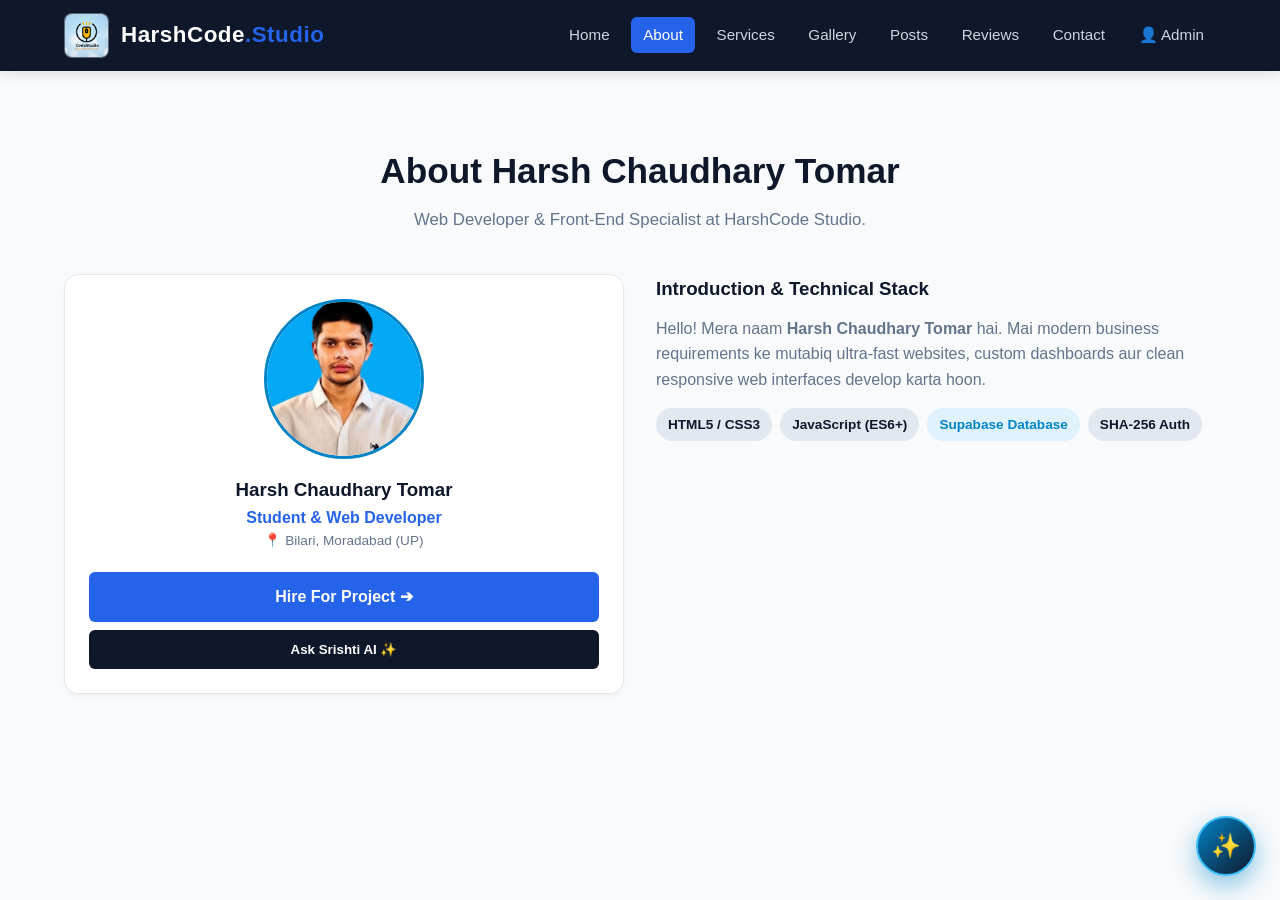
==== about.html @ 8654b41a "Update about.html" ====
<!DOCTYPE html>
<html lang="hi">
<head>
    <meta charset="UTF-8">
    <meta name="viewport" content="width=device-width, initial-scale=1.0">
    <title>About Me | Harsh Chaudhary Tomar | HarshCode Studio</title>
    <link rel="stylesheet" href="style.css">
    <style>
        /* Scoped Srishti Assistant Styling */
        #srishti-chatbot-widget {
            position: fixed !important;
            bottom: 24px !important;
            right: 24px !important;
            z-index: 999999 !important;
            font-family: -apple-system, BlinkMacSystemFont, "Segoe UI", Roboto, sans-serif !important;
        }

        #srishti-chat-toggle {
            width: 60px;
            height: 60px;
            border-radius: 50%;
            background: linear-gradient(135deg, #0284c7, #0f172a);
            color: #ffffff;
            border: 2px solid #38bdf8;
            cursor: pointer;
            box-shadow: 0 10px 25px rgba(2, 132, 199, 0.45);
            font-size: 24px;
            display: flex;
            align-items: center;
            justify-content: center;
            transition: transform 0.25s ease;
        }

        #srishti-chat-toggle:hover {
            transform: scale(1.08);
        }

        #srishti-chat-window {
            display: none;
            position: fixed !important;
            bottom: 96px !important;
            right: 24px !important;
            width: 360px;
            max-width: calc(100vw - 36px);
            height: 500px;
            max-height: 80vh;
            background: #ffffff;
            border-radius: 16px;
            border: 1px solid #e2e8f0;
            box-shadow: 0 20px 40px rgba(15, 23, 42, 0.22);
            flex-direction: column;
            overflow: hidden;
            z-index: 999999 !important;
        }

        .srishti-chat-header {
            background: #0f172a;
            color: #ffffff;
            padding: 14px 16px;
            display: flex;
            align-items: center;
            gap: 12px;
            border-bottom: 2px solid #0284c7;
        }

        .srishti-avatar {
            width: 38px;
            height: 38px;
            border-radius: 50%;
            background: #1e293b;
            display: flex;
            align-items: center;
            justify-content: center;
            font-size: 20px;
            border: 1.5px solid #38bdf8;
        }

        .srishti-chat-body {
            flex: 1;
            padding: 14px;
            overflow-y: auto;
            background: #f8fafc;
            display: flex;
            flex-direction: column;
            gap: 10px;
        }

        .srishti-msg {
            max-width: 85%;
            padding: 10px 14px;
            font-size: 0.88rem;
            line-height: 1.5;
            border-radius: 12px;
            word-wrap: break-word;
        }

        .bot-msg {
            background: #ffffff;
            color: #0f172a;
            align-self: flex-start;
            border: 1px solid #e2e8f0;
        }

        .user-msg {
            background: #0284c7;
            color: #ffffff;
            align-self: flex-end;
        }

        .srishti-quick-chips {
            display: flex;
            flex-wrap: wrap;
            gap: 6px;
            margin-top: 6px;
        }

        .srishti-quick-chips button {
            background: #e0f2fe;
            color: #0369a1;
            border: 1px solid #bae6fd;
            padding: 6px 12px;
            border-radius: 20px;
            font-size: 0.78rem;
            font-weight: 600;
            cursor: pointer;
        }

        .srishti-chat-footer {
            display: flex;
            padding: 10px;
            background: #ffffff;
            border-top: 1px solid #e2e8f0;
            gap: 8px;
        }

        #srishtiInput {
            flex: 1;
            padding: 9px 14px;
            border: 1px solid #cbd5e1;
            border-radius: 24px;
            font-size: 0.88rem;
            outline: none;
        }

        #srishtiSendBtn {
            width: 38px;
            height: 38px;
            background: #0284c7;
            color: #ffffff;
            border: none;
            border-radius: 50%;
            cursor: pointer;
        }
    </style>
</head>
<body>

    <header>
        <div class="container">
            <nav>
                <a href="index.html" class="logo-container">
                    <img src="images/logo.jpeg" alt="Logo" class="brand-logo" onerror="this.src='images/logo.png'">
                    <span class="brand-name">HarshCode<span>.Studio</span></span>
                </a>

                <ul class="nav-links">
                    <li><a href="index.html">Home</a></li>
                    <li><a href="about.html" class="active">About</a></li>
                    <li><a href="services.html">Services</a></li>
                    <li><a href="gallery.html">Gallery</a></li>
                    <li><a href="feed.html">Posts</a></li>
                    <li><a href="reviews.html">Reviews</a></li>
                    <li><a href="contact.html">Contact</a></li>
                    <li><a href="login.html">👤 Admin</a></li>
                </ul>
            </nav>
        </div>
    </header>

    <main class="section">
        <div class="container">
            <div class="section-header" style="text-align: center; margin-bottom: 2.5rem;">
                <h2 style="font-size: 2.2rem; color: var(--primary);">About Harsh Chaudhary Tomar</h2>
                <p style="color: var(--text-muted);">Web Developer & Front-End Specialist at HarshCode Studio.</p>
            </div>

            <div class="about-grid" style="display: grid; grid-template-columns: repeat(auto-fit, minmax(300px, 1fr)); gap: 2rem; align-items: start;">
                <div class="about-profile-card" style="background: var(--white); border: 1px solid var(--border); border-radius: 14px; padding: 24px; text-align: center;">
                    <div style="width: 160px; height: 160px; margin: 0 auto; border-radius: 50%; overflow: hidden; border: 3px solid #0284c7;">
                        <img src="images/my-profile.jpeg" alt="Harsh" onerror="this.src='images/my-profile.jpg'" style="width: 100%; height: 100%; object-fit: cover;">
                    </div>
                    <h3 style="margin-top: 16px;">Harsh Chaudhary Tomar</h3>
                    <p style="color: var(--accent); font-weight: 600;">Student & Web Developer</p>
                    <p style="font-size: 0.85rem; color: var(--text-muted);">📍 Bilari, Moradabad (UP)</p>

                    <div style="margin-top: 20px; display: flex; flex-direction: column; gap: 8px;">
                        <a href="contact.html" class="btn" style="width: 100%;">Hire For Project ➔</a>
                        <button onclick="triggerSrishti('Website Banwane Ka Cost?')" class="btn" style="background:#0f172a; width: 100%;">Ask Srishti AI ✨</button>
                    </div>
                </div>

                <div>
                    <h3>Introduction & Technical Stack</h3>
                    <p style="color: var(--text-muted); margin: 12px 0;">
                        Hello! Mera naam <strong>Harsh Chaudhary Tomar</strong> hai. Mai modern business requirements ke mutabiq ultra-fast websites, custom dashboards aur clean responsive web interfaces develop karta hoon.
                    </p>
                    <div style="display: flex; gap: 8px; flex-wrap: wrap; margin-top: 15px;">
                        <span style="background: #e2e8f0; padding: 6px 12px; border-radius: 20px; font-size: 0.85rem; font-weight: 600;">HTML5 / CSS3</span>
                        <span style="background: #e2e8f0; padding: 6px 12px; border-radius: 20px; font-size: 0.85rem; font-weight: 600;">JavaScript (ES6+)</span>
                        <span style="background: #e0f2fe; color: #0284c7; padding: 6px 12px; border-radius: 20px; font-size: 0.85rem; font-weight: 600;">Supabase Database</span>
                        <span style="background: #e2e8f0; padding: 6px 12px; border-radius: 20px; font-size: 0.85rem; font-weight: 600;">SHA-256 Auth</span>
                    </div>
                </div>
            </div>
        </div>
    </main>

    <!-- Floating Srishti Assistant Widget -->
    <div id="srishti-chatbot-widget">
        <button id="srishti-chat-toggle" aria-label="Open Srishti Assistant">
            <span id="srishti-toggle-icon">✨</span>
            <span id="srishti-close-icon" style="display:none;">✕</span>
        </button>

        <div id="srishti-chat-window">
            <div class="srishti-chat-header">
                <div class="srishti-avatar">🌸</div>
                <div>
                    <h4 style="margin:0; font-size: 0.95rem;">Srishti Assistant</h4>
                    <span style="font-size: 0.75rem; color:#38bdf8;">Online | HarshCode Studio</span>
                </div>
            </div>

            <div class="srishti-chat-body" id="srishtiChatBody">
                <div class="srishti-msg bot-msg">
                    Namaste! Main <strong>Srishti Assistant</strong> hoon. Website development, pricing ya services ke baare me kuch bhi poochein!
                </div>
                <div class="srishti-quick-chips">
                    <button onclick="triggerSrishti('Website Banwane Ka Cost?')">💰 Cost</button>
                    <button onclick="triggerSrishti('Tech Stack Kya Use Karte Ho?')">⚡ Tech Stack</button>
                    <button onclick="triggerSrishti('Direct Harsh Se Kaise Contact Karein?')">📞 Contact</button>
                </div>
            </div>

            <form id="srishtiChatForm" class="srishti-chat-footer">
                <input type="text" id="srishtiInput" placeholder="Type sawaal..." required>
                <button type="submit" id="srishtiSendBtn">➤</button>
            </form>
        </div>
    </div>

    <!-- Embedded Srishti Logic -->
    <script>
        const kb = [
            { k: ["cost", "price", "kitne", "paisa", "rate"], r: "Website pricing:<br>• Portfolio: ₹2,500 – ₹5,000<br>• Business Multi-page: ₹6,000 – ₹12,000<br>• Custom Cloud App: ₹12,000+." },
            { k: ["tech", "stack", "code", "database"], r: "HarshCode Studio uses HTML5, modern CSS3, JavaScript, Supabase (Postgres Cloud), aur SHA-256 cryptographic security." },
            { k: ["contact", "harsh", "number", "call", "whatsapp"], r: "Direct Harsh Chaudhary Tomar se judne ke liye:<br>• Call/WhatsApp: +91 94120 78091<br>• Instagram: @yubanshh_chaudhary01" }
        ];

        const tBtn = document.getElementById("srishti-chat-toggle");
        const cWin = document.getElementById("srishti-chat-window");
        const tIcon = document.getElementById("srishti-toggle-icon");
        const cIcon = document.getElementById("srishti-close-icon");
        const cBody = document.getElementById("srishtiChatBody");
        const cForm = document.getElementById("srishtiChatForm");
        const cIn = document.getElementById("srishtiInput");

        tBtn.addEventListener("click", () => {
            const open = cWin.style.display === "flex";
            cWin.style.display = open ? "none" : "flex";
            tIcon.style.display = open ? "inline" : "none";
            cIcon.style.display = open ? "inline" : "none";
        });

        function addMsg(txt, sender) {
            const d = document.createElement("div");
            d.className = `srishti-msg ${sender}-msg`;
            d.innerHTML = txt;
            cBody.appendChild(d);
            cBody.scrollTop = cBody.scrollHeight;
        }

        function replyQ(q) {
            const low = q.toLowerCase();
            let found = null;
            for (let item of kb) {
                if (item.k.some(kw => low.includes(kw))) {
                    found = item.r;
                    break;
                }
            }
            setTimeout(() => {
                addMsg(found || "Is baare me direct Harsh se +91 94120 78091 par consult karein!", "bot");
            }, 300);
        }

        cForm.addEventListener("submit", (e) => {
            e.preventDefault();
            const val = cIn.value.trim();
            if (!val) return;
            addMsg(val, "user");
            cIn.value = "";
            replyQ(val);
        });

        window.triggerSrishti = function(q) {
            cWin.style.display = "flex";
            tIcon.style.display = "none";
            cIcon.style.display = "inline";
            addMsg(q, "user");
            replyQ(q);
        };
    </script>
</body>
</html>
---- style.css ----
/* --- Root Variables & Reset --- */
:root {
    --primary: #0f172a;
    --primary-light: #1e293b;
    --accent: #2563eb;
    --accent-hover: #1d4ed8;
    --text-dark: #0f172a;
    --text-muted: #64748b;
    --bg-light: #f8fafc;
    --white: #ffffff;
    --border: #e2e8f0;
    --star: #f59e0b;
}

* {
    margin: 0;
    padding: 0;
    box-sizing: border-box;
    font-family: 'Segoe UI', Roboto, Helvetica, Arial, sans-serif;
}

html, body {
    width: 100%;
    max-width: 100%;
    overflow-x: hidden;
}

body {
    background-color: var(--bg-light);
    color: var(--text-dark);
    line-height: 1.6;
    display: flex;
    flex-direction: column;
    min-height: 100vh;
}

.container {
    width: 90%;
    max-width: 1200px;
    margin: auto;
}

/* --- Header & Navigation --- */
header {
    background: var(--primary);
    padding: 0.8rem 0;
    position: sticky;
    top: 0;
    z-index: 1000;
    box-shadow: 0 4px 12px rgba(0, 0, 0, 0.1);
    width: 100%;
}

nav {
    display: flex;
    justify-content: space-between;
    align-items: center;
    flex-wrap: wrap;
    gap: 0.8rem;
    width: 100%;
}

.logo-container {
    display: flex;
    align-items: center;
    gap: 12px;
    text-decoration: none;
}

.brand-logo {
    height: 45px;
    width: 45px;
    object-fit: cover;
    border-radius: 8px;
    background: #334155;
    border: 1px solid rgba(255, 255, 255, 0.2);
}

.brand-name {
    color: var(--white);
    font-size: 1.4rem;
    font-weight: 700;
    letter-spacing: 0.5px;
}

.brand-name span {
    color: var(--accent);
}

.nav-links {
    display: flex;
    list-style: none;
    gap: 0.6rem;
    align-items: center;
    flex-wrap: wrap; /* Overflow rokne ke liye wrap add kiya */
}

.nav-links a {
    color: #cbd5e1;
    text-decoration: none;
    font-weight: 500;
    font-size: 0.95rem;
    transition: 0.2s ease;
    padding: 6px 12px;
    border-radius: 6px;
    white-space: nowrap;
    display: inline-flex;
    align-items: center;
    gap: 5px;
}

.nav-links a:hover,
.nav-links a.active {
    color: var(--white);
    background: var(--accent);
}

/* --- Buttons --- */
.btn {
    display: inline-block;
    padding: 0.75rem 1.6rem;
    background: var(--accent);
    color: var(--white);
    text-decoration: none;
    border-radius: 6px;
    font-weight: 600;
    border: none;
    cursor: pointer;
    transition: 0.3s;
}

.btn:hover {
    background: var(--accent-hover);
    transform: translateY(-2px);
    box-shadow: 0 6px 15px rgba(37, 99, 235, 0.3);
}

.btn-outline {
    background: transparent;
    border: 2px solid var(--accent);
    color: var(--accent);
}

.btn-outline:hover {
    background: var(--accent);
    color: var(--white);
}

.btn-back-home {
    display: inline-flex;
    align-items: center;
    gap: 6px;
    background: var(--primary);
    color: var(--white);
    padding: 8px 16px;
    border-radius: 6px;
    text-decoration: none;
    font-weight: 600;
    font-size: 0.9rem;
    transition: 0.2s;
}

.btn-back-home:hover {
    background: var(--accent);
}

/* --- Sections --- */
.section {
    padding: 4.5rem 0;
    width: 100%;
}

.section-bg {
    background: var(--white);
}

.section-header {
    text-align: center;
    margin-bottom: 3rem;
}

.section-header h2 {
    font-size: 2.2rem;
    color: var(--text-dark);
    margin-bottom: 0.5rem;
}

.section-header p {
    color: var(--text-muted);
    font-size: 1.05rem;
}

.grid {
    display: grid;
    grid-template-columns: repeat(auto-fit, minmax(280px, 1fr));
    gap: 2rem;
}

.card {
    background: var(--white);
    padding: 2.2rem;
    border-radius: 12px;
    border: 1px solid var(--border);
    box-shadow: 0 4px 6px -1px rgba(0, 0, 0, 0.04);
    transition: 0.3s ease;
}

.card:hover {
    transform: translateY(-5px);
    box-shadow: 0 12px 20px -3px rgba(0, 0, 0, 0.08);
}

/* --- About Profile Layout --- */
.about-grid {
    display: grid;
    grid-template-columns: 320px 1fr;
    gap: 2.5rem;
    align-items: center;
}

.about-profile-card {
    background: var(--white);
    padding: 1.5rem;
    border-radius: 12px;
    border: 1px solid var(--border);
    box-shadow: 0 4px 6px -1px rgba(0, 0, 0, 0.04);
    text-align: center;
    width: 100%;
}

.about-img-box {
    width: 100%;
    max-width: 260px;
    margin: 0 auto;
    border-radius: 10px;
    overflow: hidden;
    background: #e2e8f0;
}

.about-img-box img {
    width: 100%;
    height: auto;
    max-height: 340px;
    object-fit: cover;
    display: block;
    border-radius: 8px;
}

/* --- Hero Banner --- */
.hero {
    background: linear-gradient(135deg, #0f172a 0%, #1e293b 100%);
    color: var(--white);
    padding: 5.5rem 0;
    text-align: center;
    width: 100%;
}

.hero h1 {
    font-size: 3rem;
    font-weight: 800;
    margin-bottom: 1.2rem;
    word-break: break-word;
}

.hero h1 span {
    color: #60a5fa;
}

.hero p {
    font-size: 1.25rem;
    color: #cbd5e1;
    max-width: 700px;
    margin: 0 auto 2.2rem auto;
}

/* --- Stats Bar --- */
.stats-bar {
    display: grid;
    grid-template-columns: repeat(auto-fit, minmax(180px, 1fr));
    gap: 1.5rem;
    background: var(--white);
    padding: 2rem;
    border-radius: 12px;
    margin-top: -2.5rem;
    box-shadow: 0 10px 25px rgba(0, 0, 0, 0.08);
    border: 1px solid var(--border);
    text-align: center;
}

.stat-item h3 {
    font-size: 2rem;
    color: var(--accent);
    font-weight: 800;
}

.stat-item p {
    color: var(--text-muted);
    font-weight: 600;
    font-size: 0.9rem;
}

/* --- Gallery Styling --- */
.gallery-grid {
    display: grid;
    grid-template-columns: repeat(auto-fit, minmax(280px, 1fr));
    gap: 1.8rem;
}

.gallery-card {
    background: var(--white);
    border-radius: 12px;
    overflow: hidden;
    border: 1px solid var(--border);
    box-shadow: 0 4px 8px rgba(0,0,0,0.05);
    transition: 0.3s;
}

.gallery-card:hover {
    transform: translateY(-5px);
    box-shadow: 0 12px 24px rgba(0,0,0,0.1);
}

.gallery-img-wrapper {
    width: 100%;
    height: 250px;
    background: #e2e8f0;
    overflow: hidden;
    display: flex;
    align-items: center;
    justify-content: center;
}

.gallery-img-wrapper img {
    width: 100%;
    height: 100%;
    object-fit: cover;
    transition: transform 0.4s ease;
}

.gallery-card:hover .gallery-img-wrapper img {
    transform: scale(1.05);
}

/* --- Reviews Styling --- */
.review-card {
    background: var(--white);
    padding: 2rem;
    border-radius: 12px;
    border: 1px solid var(--border);
    box-shadow: 0 4px 6px rgba(0,0,0,0.03);
}

.stars {
    color: var(--star);
    font-size: 1.1rem;
    margin-bottom: 0.8rem;
}

.review-text {
    font-style: italic;
    color: #334155;
    margin-bottom: 1.2rem;
}

.client-info {
    display: flex;
    align-items: center;
    gap: 12px;
}

.client-avatar {
    width: 45px;
    height: 45px;
    background: var(--accent);
    color: var(--white);
    border-radius: 50%;
    display: flex;
    align-items: center;
    justify-content: center;
    font-weight: 700;
}

.client-details h4 {
    font-size: 1rem;
    color: var(--text-dark);
}

.client-details span {
    font-size: 0.85rem;
    color: var(--text-muted);
}

/* --- Contact & Forms --- */
.contact-layout {
    display: grid;
    grid-template-columns: 1fr 1.2fr;
    gap: 2.5rem;
}

.contact-card-box {
    background: var(--white);
    padding: 2.2rem;
    border-radius: 12px;
    border: 1px solid var(--border);
}

.contact-links-list {
    list-style: none;
    margin-top: 1.5rem;
}

.contact-links-list li {
    margin-bottom: 1.2rem;
    display: flex;
    align-items: flex-start;
    gap: 12px;
    font-size: 1rem;
}

.contact-links-list a {
    color: var(--accent);
    text-decoration: none;
    font-weight: 600;
}

.form-group {
    margin-bottom: 1.2rem;
}

.form-group label {
    display: block;
    margin-bottom: 0.4rem;
    font-weight: 600;
    font-size: 0.9rem;
}

.form-group input,
.form-group textarea,
.form-group select {
    width: 100%;
    padding: 0.85rem;
    border: 1px solid #cbd5e1;
    border-radius: 6px;
    font-size: 1rem;
    outline: none;
    transition: 0.3s;
}

.form-group input:focus,
.form-group textarea:focus,
.form-group select:focus {
    border-color: var(--accent);
    box-shadow: 0 0 0 3px rgba(37, 99, 235, 0.15);
}

/* Form Status Alerts */
.status-msg {
    display: none;
    margin-top: 15px;
    padding: 14px;
    border-radius: 8px;
    font-size: 1.05rem;
    font-weight: 700;
    text-align: center;
}
.status-msg.success {
    display: block !important;
    background: #dcfce7 !important;
    color: #15803d !important;
    border: 2px solid #86efac !important;
}
.status-msg.error {
    display: block !important;
    background: #fee2e2 !important;
    color: #b91c1c !important;
    border: 2px solid #fca5a5 !important;
}

/* --- Posts & Feed Styles --- */
.post-card {
    background: var(--white);
    border-radius: 12px;
    border: 1px solid var(--border);
    padding: 1.5rem;
    box-shadow: 0 4px 10px rgba(0,0,0,0.04);
    margin-bottom: 1.5rem;
    transition: 0.2s;
}

.post-header {
    display: flex;
    justify-content: space-between;
    align-items: center;
    margin-bottom: 0.8rem;
}

.post-tag {
    background: #e0f2fe;
    color: #0284c7;
    font-size: 0.8rem;
    font-weight: 700;
    padding: 4px 10px;
    border-radius: 12px;
}

.post-date {
    font-size: 0.85rem;
    color: var(--text-muted);
}

/* --- Post Photo Full View (No Crop) --- */
.post-img-wrapper {
    width: 100%;
    margin: 1.2rem 0;
    background: #0f172a;
    border-radius: 10px;
    overflow: hidden;
    display: flex;
    justify-content: center;
    align-items: center;
    border: 1px solid var(--border);
}

.post-img {
    width: 100%;
    max-height: 520px;
    height: auto;
    object-fit: contain;
    display: block;
    border-radius: 8px;
}

/* --- Classic Long & Spacious Footer --- */
footer {
    margin-top: auto;
    background: #090e1a;
    color: #cbd5e1;
    padding: 4.5rem 0 2rem 0;
    border-top: 1px solid rgba(255, 255, 255, 0.1);
    width: 100%;
}

.footer-grid {
    display: grid;
    grid-template-columns: 1.5fr 1fr 1fr 1.2fr;
    gap: 2.5rem;
    margin-bottom: 3.5rem;
}

.footer-col h4 {
    color: #ffffff;
    font-size: 1.15rem;
    font-weight: 700;
    margin-bottom: 1.4rem;
    letter-spacing: 0.5px;
    position: relative;
    padding-bottom: 8px;
}

.footer-col h4::after {
    content: '';
    position: absolute;
    bottom: 0;
    left: 0;
    width: 28px;
    height: 3px;
    background: var(--accent);
    border-radius: 2px;
}

.footer-col p {
    font-size: 0.95rem;
    line-height: 1.7;
    color: #94a3b8;
    margin-bottom: 1rem;
}

.footer-col ul {
    list-style: none;
}

.footer-col ul li {
    margin-bottom: 0.8rem;
}

.footer-col ul li a {
    color: #ffffff !important;
    text-decoration: none;
    font-size: 0.95rem;
    font-weight: 500;
    display: inline-flex;
    align-items: center;
    gap: 8px;
    transition: all 0.25s ease;
}

.footer-col ul li a:hover {
    color: #60a5fa !important;
    transform: translateX(5px);
}

.footer-contact-item {
    display: flex;
    align-items: flex-start;
    gap: 12px;
    margin-bottom: 1rem;
    color: #ffffff;
    font-size: 0.95rem;
}

.footer-contact-item a {
    color: #ffffff !important;
    text-decoration: none;
    transition: color 0.2s;
}

.footer-contact-item a:hover {
    color: #60a5fa !important;
}

.footer-bottom {
    border-top: 1px solid rgba(255, 255, 255, 0.1);
    padding-top: 2rem;
    display: flex;
    justify-content: space-between;
    align-items: center;
    flex-wrap: wrap;
    gap: 1rem;
    font-size: 0.9rem;
    color: #94a3b8;
}

.footer-bottom a {
    color: #ffffff !important;
    text-decoration: none;
    font-weight: 600;
}

.footer-bottom a:hover {
    color: #60a5fa !important;
}

/* ==========================================================
   --- Mobile & Tablet Responsive Media Queries ---
   ========================================================== */

@media (max-width: 900px) {
    .about-grid,
    .contact-layout {
        grid-template-columns: 1fr;
    }

    footer {
        padding: 3.5rem 0 1.5rem 0;
    }

    .footer-grid {
        grid-template-columns: repeat(2, 1fr);
        gap: 2rem;
    }
}

@media (max-width: 768px) {
    nav {
        flex-direction: column;
        align-items: center;
    }

    .nav-links {
        width: 100%;
        justify-content: center;
        overflow-x: auto;
        padding-bottom: 6px;
        -webkit-overflow-scrolling: touch;
    }

    .hero h1 {
        font-size: 2.2rem;
    }

    .hero p {
        font-size: 1.05rem;
    }

    .section-header h2 {
        font-size: 1.8rem;
    }
}

@media (max-width: 580px) {
    .container {
        width: 92%;
    }

    .hero {
        padding: 3.5rem 0;
    }

    .hero h1 {
        font-size: 1.85rem;
    }

    .stats-bar {
        grid-template-columns: 1fr;
        gap: 1.2rem;
        padding: 1.5rem;
        margin-top: -1.5rem;
    }

    .grid,
    .gallery-grid {
        grid-template-columns: 1fr;
    }

    .footer-grid {
        grid-template-columns: 1fr;
        gap: 2.2rem;
    }

    .footer-bottom {
        flex-direction: column;
        text-align: center;
    }
}
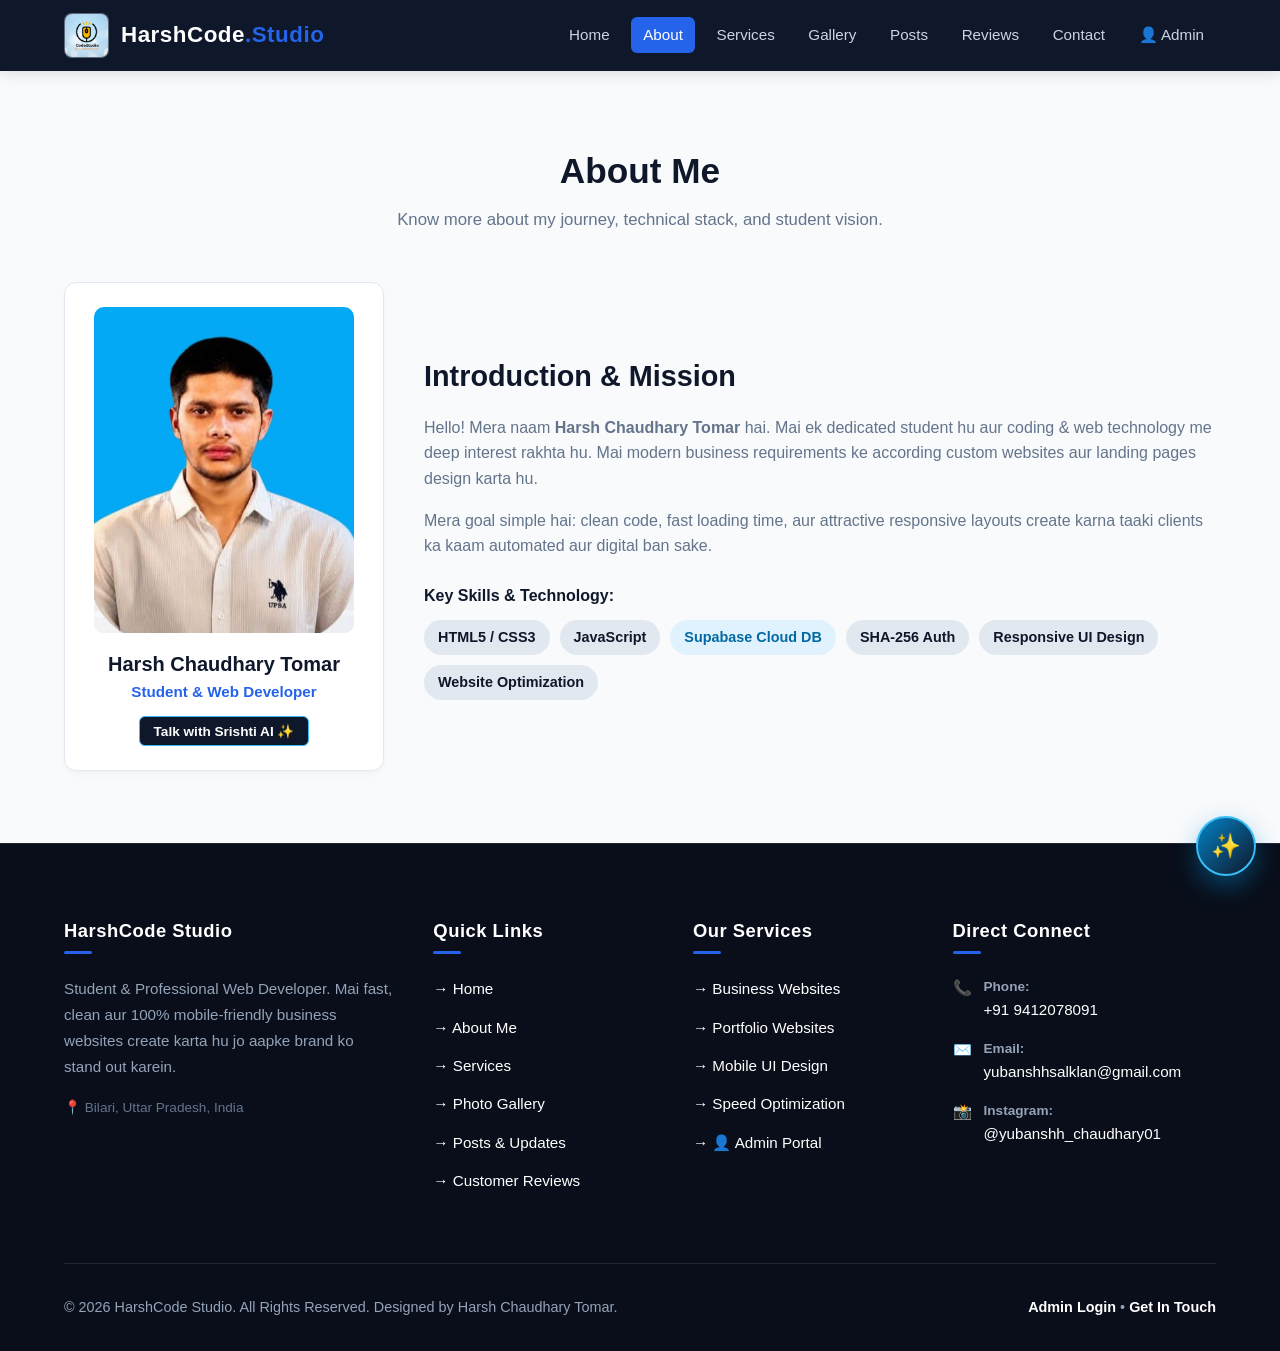
==== commit 1c809a32: "Update about.html" ====
--- a/about.html
+++ b/about.html
@@ -3,10 +3,10 @@
 <head>
     <meta charset="UTF-8">
     <meta name="viewport" content="width=device-width, initial-scale=1.0">
-    <title>About Me | Harsh Chaudhary Tomar | HarshCode Studio</title>
+    <title>About Me | Harsh Chaudhary Tomar</title>
     <link rel="stylesheet" href="style.css">
     <style>
-        /* Scoped Srishti Assistant Styling */
+        /* Srishti Assistant Widget Styling */
         #srishti-chatbot-widget {
             position: fixed !important;
             bottom: 24px !important;
@@ -28,11 +28,13 @@
             display: flex;
             align-items: center;
             justify-content: center;
-            transition: transform 0.25s ease;
+            transition: transform 0.25s ease, box-shadow 0.25s ease;
+            outline: none;
         }
 
         #srishti-chat-toggle:hover {
             transform: scale(1.08);
+            box-shadow: 0 14px 30px rgba(2, 132, 199, 0.55);
         }
 
         #srishti-chat-window {
@@ -42,7 +44,7 @@
             right: 24px !important;
             width: 360px;
             max-width: calc(100vw - 36px);
-            height: 500px;
+            height: 520px;
             max-height: 80vh;
             background: #ffffff;
             border-radius: 16px;
@@ -51,6 +53,12 @@
             flex-direction: column;
             overflow: hidden;
             z-index: 999999 !important;
+            animation: srishtiFadeIn 0.25s ease-out;
+        }
+
+        @keyframes srishtiFadeIn {
+            from { opacity: 0; transform: translateY(10px); }
+            to { opacity: 1; transform: translateY(0); }
         }
 
         .srishti-chat-header {
@@ -64,15 +72,28 @@
         }
 
         .srishti-avatar {
-            width: 38px;
-            height: 38px;
+            width: 40px;
+            height: 40px;
             border-radius: 50%;
             background: #1e293b;
             display: flex;
             align-items: center;
             justify-content: center;
-            font-size: 20px;
+            font-size: 22px;
             border: 1.5px solid #38bdf8;
+        }
+
+        .srishti-header-info h4 {
+            margin: 0;
+            font-size: 0.98rem;
+            font-weight: 700;
+            color: #ffffff;
+        }
+
+        .srishti-header-info span {
+            font-size: 0.75rem;
+            color: #38bdf8;
+            display: block;
         }
 
         .srishti-chat-body {
@@ -99,12 +120,15 @@
             color: #0f172a;
             align-self: flex-start;
             border: 1px solid #e2e8f0;
+            border-bottom-left-radius: 2px;
+            box-shadow: 0 2px 4px rgba(0,0,0,0.02);
         }
 
         .user-msg {
             background: #0284c7;
             color: #ffffff;
             align-self: flex-end;
+            border-bottom-right-radius: 2px;
         }
 
         .srishti-quick-chips {
@@ -123,6 +147,13 @@
             font-size: 0.78rem;
             font-weight: 600;
             cursor: pointer;
+            transition: all 0.15s ease;
+        }
+
+        .srishti-quick-chips button:hover {
+            background: #0284c7;
+            color: #ffffff;
+            border-color: #0284c7;
         }
 
         .srishti-chat-footer {
@@ -135,181 +166,281 @@
 
         #srishtiInput {
             flex: 1;
-            padding: 9px 14px;
+            padding: 10px 14px;
             border: 1px solid #cbd5e1;
             border-radius: 24px;
             font-size: 0.88rem;
             outline: none;
+            background: #f8fafc;
+        }
+
+        #srishtiInput:focus {
+            border-color: #0284c7;
+            background: #ffffff;
         }
 
         #srishtiSendBtn {
-            width: 38px;
-            height: 38px;
+            width: 40px;
+            height: 40px;
             background: #0284c7;
             color: #ffffff;
             border: none;
             border-radius: 50%;
             cursor: pointer;
+            font-size: 14px;
+            display: flex;
+            align-items: center;
+            justify-content: center;
+            transition: background 0.15s;
+        }
+
+        #srishtiSendBtn:hover {
+            background: #0369a1;
         }
     </style>
 </head>
 <body>
 
-    <header>
-        <div class="container">
-            <nav>
-                <a href="index.html" class="logo-container">
-                    <img src="images/logo.jpeg" alt="Logo" class="brand-logo" onerror="this.src='images/logo.png'">
-                    <span class="brand-name">HarshCode<span>.Studio</span></span>
-                </a>
-
-                <ul class="nav-links">
-                    <li><a href="index.html">Home</a></li>
-                    <li><a href="about.html" class="active">About</a></li>
-                    <li><a href="services.html">Services</a></li>
-                    <li><a href="gallery.html">Gallery</a></li>
-                    <li><a href="feed.html">Posts</a></li>
-                    <li><a href="reviews.html">Reviews</a></li>
-                    <li><a href="contact.html">Contact</a></li>
-                    <li><a href="login.html">👤 Admin</a></li>
+<!-- Header with Clean Brand Logo and Navigation -->
+<header>
+    <div class="container">
+        <nav>
+            <a href="index.html" class="logo-container">
+                <img src="images/logo.jpeg" alt="Logo" class="brand-logo" onerror="this.src='images/logo.png'">
+                <span class="brand-name">HarshCode<span>.Studio</span></span>
+            </a>
+
+            <ul class="nav-links">
+                <li><a href="index.html">Home</a></li>
+                <li><a href="about.html" class="active">About</a></li>
+                <li><a href="services.html">Services</a></li>
+                <li><a href="gallery.html">Gallery</a></li>
+                <li><a href="feed.html">Posts</a></li>
+                <li><a href="reviews.html">Reviews</a></li>
+                <li><a href="contact.html">Contact</a></li>
+                <li><a href="login.html">👤 Admin</a></li>
+            </ul>
+        </nav>
+    </div>
+</header>
+
+<section class="section">
+    <div class="container">
+        <div class="section-header">
+            <h2>About Me</h2>
+            <p>Know more about my journey, technical stack, and student vision.</p>
+        </div>
+
+        <div class="about-grid">
+            
+            <div class="about-profile-card">
+                <div class="about-img-box">
+                    <img src="images/my-profile.jpeg" alt="Harsh Chaudhary Tomar" onerror="this.src='images/my-profile.jpg'">
+                </div>
+                <h3 style="margin-top: 15px; font-size: 1.25rem;">Harsh Chaudhary Tomar</h3>
+                <p style="color: var(--accent); font-weight: 600; font-size: 0.95rem;">Student & Web Developer</p>
+                <button onclick="triggerSrishti('Direct Harsh Se Kaise Contact Karein?')" class="btn" style="margin-top: 12px; font-size: 0.85rem; padding: 6px 14px; background: #0f172a; border: 1px solid #38bdf8;">Talk with Srishti AI ✨</button>
+            </div>
+
+            <div>
+                <h3 style="font-size: 1.8rem; margin-bottom: 1rem;">Introduction & Mission</h3>
+                <p style="color: var(--text-muted); margin-bottom: 1rem;">
+                    Hello! Mera naam <strong>Harsh Chaudhary Tomar</strong> hai. Mai ek dedicated student hu aur coding & web technology me deep interest rakhta hu. Mai modern business requirements ke according custom websites aur landing pages design karta hu.
+                </p>
+                <p style="color: var(--text-muted); margin-bottom: 1.5rem;">
+                    Mera goal simple hai: clean code, fast loading time, aur attractive responsive layouts create karna taaki clients ka kaam automated aur digital ban sake.
+                </p>
+
+                <h4>Key Skills & Technology:</h4>
+                <div style="display: flex; gap: 10px; flex-wrap: wrap; margin-top: 12px;">
+                    <span style="background: #e2e8f0; padding: 6px 14px; border-radius: 20px; font-size: 0.9rem; font-weight: 600;">HTML5 / CSS3</span>
+                    <span style="background: #e2e8f0; padding: 6px 14px; border-radius: 20px; font-size: 0.9rem; font-weight: 600;">JavaScript</span>
+                    <span style="background: #e0f2fe; color:#0369a1; padding: 6px 14px; border-radius: 20px; font-size: 0.9rem; font-weight: 600;">Supabase Cloud DB</span>
+                    <span style="background: #e2e8f0; padding: 6px 14px; border-radius: 20px; font-size: 0.9rem; font-weight: 600;">SHA-256 Auth</span>
+                    <span style="background: #e2e8f0; padding: 6px 14px; border-radius: 20px; font-size: 0.9rem; font-weight: 600;">Responsive UI Design</span>
+                    <span style="background: #e2e8f0; padding: 6px 14px; border-radius: 20px; font-size: 0.9rem; font-weight: 600;">Website Optimization</span>
+                </div>
+            </div>
+
+        </div>
+    </div>
+</section>
+
+<!-- Long & Spacious Classic Footer (100% Unchanged) -->
+<footer>
+    <div class="container">
+        <div class="footer-grid">
+            
+            <!-- Col 1: Brand Story -->
+            <div class="footer-col">
+                <h4>HarshCode Studio</h4>
+                <p>
+                    Student & Professional Web Developer. Mai fast, clean aur 100% mobile-friendly business websites create karta hu jo aapke brand ko stand out karein.
+                </p>
+                <p style="color: #64748b; font-size: 0.85rem;">
+                    📍 Bilari, Uttar Pradesh, India
+                </p>
+            </div>
+
+            <!-- Col 2: Quick Links (White Links) -->
+            <div class="footer-col">
+                <h4>Quick Links</h4>
+                <ul>
+                    <li><a href="index.html">→ Home</a></li>
+                    <li><a href="about.html">→ About Me</a></li>
+                    <li><a href="services.html">→ Services</a></li>
+                    <li><a href="gallery.html">→ Photo Gallery</a></li>
+                    <li><a href="feed.html">→ Posts & Updates</a></li>
+                    <li><a href="reviews.html">→ Customer Reviews</a></li>
                 </ul>
-            </nav>
-        </div>
-    </header>
-
-    <main class="section">
-        <div class="container">
-            <div class="section-header" style="text-align: center; margin-bottom: 2.5rem;">
-                <h2 style="font-size: 2.2rem; color: var(--primary);">About Harsh Chaudhary Tomar</h2>
-                <p style="color: var(--text-muted);">Web Developer & Front-End Specialist at HarshCode Studio.</p>
-            </div>
-
-            <div class="about-grid" style="display: grid; grid-template-columns: repeat(auto-fit, minmax(300px, 1fr)); gap: 2rem; align-items: start;">
-                <div class="about-profile-card" style="background: var(--white); border: 1px solid var(--border); border-radius: 14px; padding: 24px; text-align: center;">
-                    <div style="width: 160px; height: 160px; margin: 0 auto; border-radius: 50%; overflow: hidden; border: 3px solid #0284c7;">
-                        <img src="images/my-profile.jpeg" alt="Harsh" onerror="this.src='images/my-profile.jpg'" style="width: 100%; height: 100%; object-fit: cover;">
-                    </div>
-                    <h3 style="margin-top: 16px;">Harsh Chaudhary Tomar</h3>
-                    <p style="color: var(--accent); font-weight: 600;">Student & Web Developer</p>
-                    <p style="font-size: 0.85rem; color: var(--text-muted);">📍 Bilari, Moradabad (UP)</p>
-
-                    <div style="margin-top: 20px; display: flex; flex-direction: column; gap: 8px;">
-                        <a href="contact.html" class="btn" style="width: 100%;">Hire For Project ➔</a>
-                        <button onclick="triggerSrishti('Website Banwane Ka Cost?')" class="btn" style="background:#0f172a; width: 100%;">Ask Srishti AI ✨</button>
+            </div>
+
+            <!-- Col 3: Services & Admin -->
+            <div class="footer-col">
+                <h4>Our Services</h4>
+                <ul>
+                    <li><a href="services.html">→ Business Websites</a></li>
+                    <li><a href="services.html">→ Portfolio Websites</a></li>
+                    <li><a href="services.html">→ Mobile UI Design</a></li>
+                    <li><a href="services.html">→ Speed Optimization</a></li>
+                    <li><a href="login.html">→ 👤 Admin Portal</a></li>
+                </ul>
+            </div>
+
+            <!-- Col 4: Direct Connect -->
+            <div class="footer-col">
+                <h4>Direct Connect</h4>
+                <div class="footer-contact-item">
+                    <span>📞</span>
+                    <div>
+                        <strong style="display:block; font-size: 0.85rem; color:#94a3b8;">Phone:</strong>
+                        <a href="tel:9412078091">+91 9412078091</a>
                     </div>
                 </div>
-
-                <div>
-                    <h3>Introduction & Technical Stack</h3>
-                    <p style="color: var(--text-muted); margin: 12px 0;">
-                        Hello! Mera naam <strong>Harsh Chaudhary Tomar</strong> hai. Mai modern business requirements ke mutabiq ultra-fast websites, custom dashboards aur clean responsive web interfaces develop karta hoon.
-                    </p>
-                    <div style="display: flex; gap: 8px; flex-wrap: wrap; margin-top: 15px;">
-                        <span style="background: #e2e8f0; padding: 6px 12px; border-radius: 20px; font-size: 0.85rem; font-weight: 600;">HTML5 / CSS3</span>
-                        <span style="background: #e2e8f0; padding: 6px 12px; border-radius: 20px; font-size: 0.85rem; font-weight: 600;">JavaScript (ES6+)</span>
-                        <span style="background: #e0f2fe; color: #0284c7; padding: 6px 12px; border-radius: 20px; font-size: 0.85rem; font-weight: 600;">Supabase Database</span>
-                        <span style="background: #e2e8f0; padding: 6px 12px; border-radius: 20px; font-size: 0.85rem; font-weight: 600;">SHA-256 Auth</span>
+                <div class="footer-contact-item">
+                    <span>✉️</span>
+                    <div>
+                        <strong style="display:block; font-size: 0.85rem; color:#94a3b8;">Email:</strong>
+                        <a href="mailto:yubanshhsalklan@gmail.com">yubanshhsalklan@gmail.com</a>
                     </div>
                 </div>
-            </div>
-        </div>
-    </main>
-
-    <!-- Floating Srishti Assistant Widget -->
-    <div id="srishti-chatbot-widget">
-        <button id="srishti-chat-toggle" aria-label="Open Srishti Assistant">
-            <span id="srishti-toggle-icon">✨</span>
-            <span id="srishti-close-icon" style="display:none;">✕</span>
-        </button>
-
-        <div id="srishti-chat-window">
-            <div class="srishti-chat-header">
-                <div class="srishti-avatar">🌸</div>
-                <div>
-                    <h4 style="margin:0; font-size: 0.95rem;">Srishti Assistant</h4>
-                    <span style="font-size: 0.75rem; color:#38bdf8;">Online | HarshCode Studio</span>
+                <div class="footer-contact-item">
+                    <span>📸</span>
+                    <div>
+                        <strong style="display:block; font-size: 0.85rem; color:#94a3b8;">Instagram:</strong>
+                        <a href="https://instagram.com/yubanshh_chaudhary01" target="_blank">@yubanshh_chaudhary01</a>
+                    </div>
                 </div>
             </div>
 
-            <div class="srishti-chat-body" id="srishtiChatBody">
-                <div class="srishti-msg bot-msg">
-                    Namaste! Main <strong>Srishti Assistant</strong> hoon. Website development, pricing ya services ke baare me kuch bhi poochein!
-                </div>
-                <div class="srishti-quick-chips">
-                    <button onclick="triggerSrishti('Website Banwane Ka Cost?')">💰 Cost</button>
-                    <button onclick="triggerSrishti('Tech Stack Kya Use Karte Ho?')">⚡ Tech Stack</button>
-                    <button onclick="triggerSrishti('Direct Harsh Se Kaise Contact Karein?')">📞 Contact</button>
-                </div>
-            </div>
-
-            <form id="srishtiChatForm" class="srishti-chat-footer">
-                <input type="text" id="srishtiInput" placeholder="Type sawaal..." required>
-                <button type="submit" id="srishtiSendBtn">➤</button>
-            </form>
+        </div>
+
+        <!-- Footer Bottom -->
+        <div class="footer-bottom">
+            <p>&copy; 2026 HarshCode Studio. All Rights Reserved. Designed by Harsh Chaudhary Tomar.</p>
+            <p><a href="login.html">Admin Login</a> • <a href="contact.html">Get In Touch</a></p>
         </div>
     </div>
-
-    <!-- Embedded Srishti Logic -->
-    <script>
-        const kb = [
-            { k: ["cost", "price", "kitne", "paisa", "rate"], r: "Website pricing:<br>• Portfolio: ₹2,500 – ₹5,000<br>• Business Multi-page: ₹6,000 – ₹12,000<br>• Custom Cloud App: ₹12,000+." },
-            { k: ["tech", "stack", "code", "database"], r: "HarshCode Studio uses HTML5, modern CSS3, JavaScript, Supabase (Postgres Cloud), aur SHA-256 cryptographic security." },
-            { k: ["contact", "harsh", "number", "call", "whatsapp"], r: "Direct Harsh Chaudhary Tomar se judne ke liye:<br>• Call/WhatsApp: +91 94120 78091<br>• Instagram: @yubanshh_chaudhary01" }
-        ];
-
-        const tBtn = document.getElementById("srishti-chat-toggle");
-        const cWin = document.getElementById("srishti-chat-window");
-        const tIcon = document.getElementById("srishti-toggle-icon");
-        const cIcon = document.getElementById("srishti-close-icon");
-        const cBody = document.getElementById("srishtiChatBody");
-        const cForm = document.getElementById("srishtiChatForm");
-        const cIn = document.getElementById("srishtiInput");
-
-        tBtn.addEventListener("click", () => {
-            const open = cWin.style.display === "flex";
-            cWin.style.display = open ? "none" : "flex";
-            tIcon.style.display = open ? "inline" : "none";
-            cIcon.style.display = open ? "inline" : "none";
-        });
-
-        function addMsg(txt, sender) {
-            const d = document.createElement("div");
-            d.className = `srishti-msg ${sender}-msg`;
-            d.innerHTML = txt;
-            cBody.appendChild(d);
-            cBody.scrollTop = cBody.scrollHeight;
-        }
-
-        function replyQ(q) {
-            const low = q.toLowerCase();
-            let found = null;
-            for (let item of kb) {
-                if (item.k.some(kw => low.includes(kw))) {
-                    found = item.r;
-                    break;
-                }
+</footer>
+
+<!-- Srishti Assistant Floating Widget (Cross icon permanently removed) -->
+<div id="srishti-chatbot-widget">
+    <button id="srishti-chat-toggle" aria-label="Open Srishti Assistant">
+        <span id="srishti-toggle-icon">✨</span>
+    </button>
+
+    <div id="srishti-chat-window">
+        <div class="srishti-chat-header">
+            <div class="srishti-avatar">🌸</div>
+            <div class="srishti-header-info">
+                <h4>Srishti Assistant</h4>
+                <span>Online | HarshCode Studio</span>
+            </div>
+        </div>
+
+        <div class="srishti-chat-body" id="srishtiChatBody">
+            <div class="srishti-msg bot-msg">
+                Namaste! Main <strong>Srishti Assistant</strong> hoon. HarshCode Studio ki services, website development, timeline ya pricing ke baare me kuch bhi poochein!
+            </div>
+            <div class="srishti-quick-chips">
+                <button onclick="triggerSrishti('Website Banwane Ka Cost?')">💰 Cost</button>
+                <button onclick="triggerSrishti('Tech Stack Kya Use Karte Ho?')">⚡ Tech Stack</button>
+                <button onclick="triggerSrishti('Kitna Time Lagta Hai?')">⏱️ Timeline</button>
+                <button onclick="triggerSrishti('Direct Harsh Se Kaise Contact Karein?')">📞 Contact</button>
+            </div>
+        </div>
+
+        <form id="srishtiChatForm" class="srishti-chat-footer">
+            <input type="text" id="srishtiInput" placeholder="Sawaal likhein..." required autocomplete="off">
+            <button type="submit" id="srishtiSendBtn">➤</button>
+        </form>
+    </div>
+</div>
+
+<!-- Srishti AI Interactive Engine -->
+<script>
+    const srishtiKB = [
+        { k: ["cost", "price", "kitne", "paisa", "rate", "fees"], r: "Website pricing estimate:<br>• <strong>Landing Page / Portfolio:</strong> ₹2,500 – ₹5,000<br>• <strong>Business Multi-Page Website:</strong> ₹6,000 – ₹12,000<br>• <strong>Custom Cloud Web App:</strong> ₹12,000+.<br>Direct enquiry ke liye Contact page visit karein!" },
+        { k: ["tech", "stack", "technology", "code", "database", "supabase"], r: "HarshCode Studio modern stack use karta hai:<br>• <strong>Frontend:</strong> HTML5, CSS3, Modern JavaScript (ES6+), Tailwind CSS.<br>• <strong>Database:</strong> Supabase (Real-Time Cloud PostgreSQL), IndexedDB.<br>• <strong>Security:</strong> SHA-256 Cryptographic Auth." },
+        { k: ["time", "kitne din", "duration", "timeline", "kab tak"], r: "Standard project timeline:<br>• <strong>Single Page / Portfolio:</strong> 24 se 48 ghante.<br>• <strong>Full Business Website:</strong> 3 se 5 din.<br>• <strong>Custom Web App:</strong> 7 se 10 din." },
+        { k: ["contact", "harsh", "number", "call", "whatsapp", "phone"], r: "Direct Harsh Chaudhary Tomar se judne ke liye:<br>• <strong>Call / WhatsApp:</strong> +91 94120 78091<br>• <strong>Instagram:</strong> @yubanshh_chaudhary01<br>• <strong>Email:</strong> yubanshhsalklan@gmail.com" },
+        { k: ["mobile", "responsive", "phone", "tablet"], r: "Haan! HarshCode Studio ki banayi gayi har website 100% mobile-friendly aur responsive hoti hai jo har phone aur screen par smooth chalti hai." }
+    ];
+
+    const toggleBtn = document.getElementById("srishti-chat-toggle");
+    const chatWin = document.getElementById("srishti-chat-window");
+    const chatBody = document.getElementById("srishtiChatBody");
+    const chatForm = document.getElementById("srishtiChatForm");
+    const chatInput = document.getElementById("srishtiInput");
+
+    function toggleChat(forceOpen = false) {
+        const isHidden = chatWin.style.display === "none" || chatWin.style.display === "";
+        if (forceOpen || isHidden) {
+            chatWin.style.display = "flex";
+        } else {
+            chatWin.style.display = "none";
+        }
+    }
+
+    toggleBtn.addEventListener("click", () => toggleChat());
+
+    function addMessage(msg, sender) {
+        const div = document.createElement("div");
+        div.className = `srishti-msg ${sender}-msg`;
+        div.innerHTML = msg;
+        chatBody.appendChild(div);
+        chatBody.scrollTop = chatBody.scrollHeight;
+    }
+
+    function processQuestion(query) {
+        const lower = query.toLowerCase();
+        let answer = null;
+        for (let item of srishtiKB) {
+            if (item.k.some(key => lower.includes(key))) {
+                answer = item.r;
+                break;
             }
-            setTimeout(() => {
-                addMsg(found || "Is baare me direct Harsh se +91 94120 78091 par consult karein!", "bot");
-            }, 300);
-        }
-
-        cForm.addEventListener("submit", (e) => {
-            e.preventDefault();
-            const val = cIn.value.trim();
-            if (!val) return;
-            addMsg(val, "user");
-            cIn.value = "";
-            replyQ(val);
-        });
-
-        window.triggerSrishti = function(q) {
-            cWin.style.display = "flex";
-            tIcon.style.display = "none";
-            cIcon.style.display = "inline";
-            addMsg(q, "user");
-            replyQ(q);
-        };
-    </script>
+        }
+        setTimeout(() => {
+            addMessage(answer || "Yeh badhiya sawaal hai! Is specific requirement ke liye aap direct Harsh se <strong>+91 94120 78091</strong> par call/WhatsApp karein ya <a href='contact.html' style='color:#0284c7; font-weight:bold;'>Contact Page</a> visit karein.", "bot");
+        }, 300);
+    }
+
+    chatForm.addEventListener("submit", (e) => {
+        e.preventDefault();
+        const text = chatInput.value.trim();
+        if (!text) return;
+        addMessage(text, "user");
+        chatInput.value = "";
+        processQuestion(text);
+    });
+
+    window.triggerSrishti = function(questionText) {
+        toggleChat(true);
+        addMessage(questionText, "user");
+        processQuestion(questionText);
+    };
+</script>
+
 </body>
 </html>
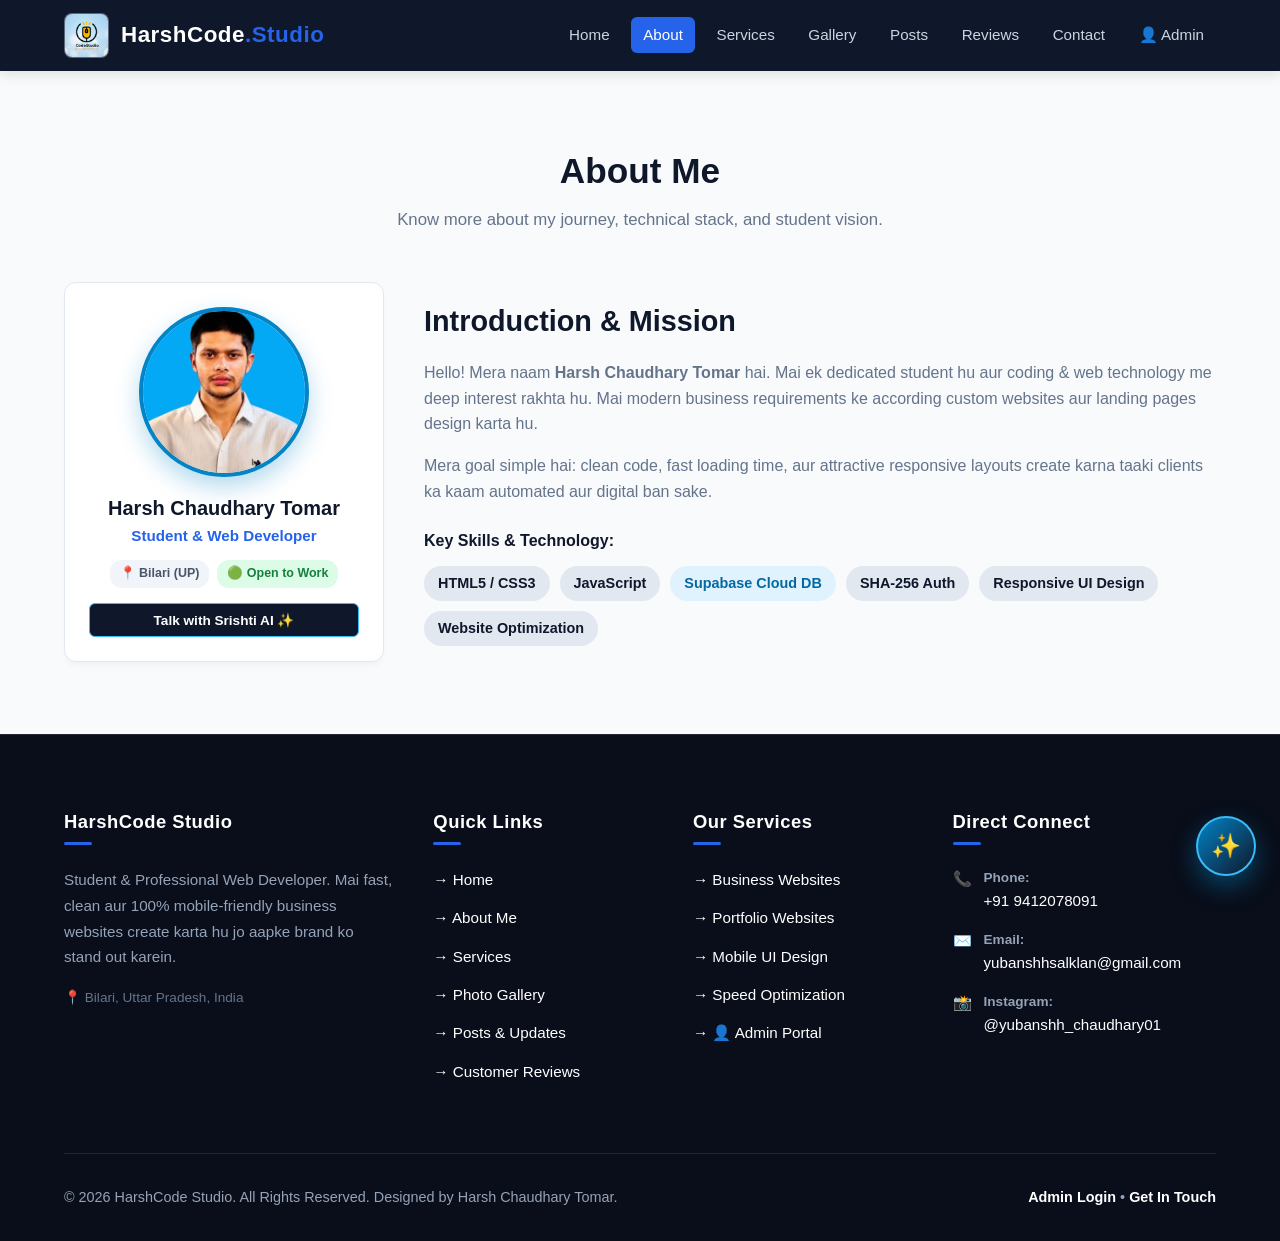
==== commit 3043c5b9: "Update about.html" ====
--- a/about.html
+++ b/about.html
@@ -6,6 +6,23 @@
     <title>About Me | Harsh Chaudhary Tomar</title>
     <link rel="stylesheet" href="style.css">
     <style>
+        /* Circular Profile Photo Styling */
+        .about-img-box {
+            width: 170px !important;
+            height: 170px !important;
+            margin: 0 auto !important;
+            border-radius: 50% !important;
+            overflow: hidden !important;
+            border: 4px solid #0284c7 !important;
+            box-shadow: 0 10px 25px rgba(2, 132, 199, 0.3) !important;
+        }
+
+        .about-img-box img {
+            width: 100% !important;
+            height: 100% !important;
+            object-fit: cover !important;
+        }
+
         /* Srishti Assistant Widget Styling */
         #srishti-chatbot-widget {
             position: fixed !important;
@@ -201,7 +218,7 @@
 </head>
 <body>
 
-<!-- Header with Clean Brand Logo and Navigation -->
+   <!-- Header with Clean Brand Logo and Navigation -->
 <header>
     <div class="container">
         <nav>
@@ -224,49 +241,60 @@
     </div>
 </header>
 
-<section class="section">
-    <div class="container">
-        <div class="section-header">
-            <h2>About Me</h2>
-            <p>Know more about my journey, technical stack, and student vision.</p>
+    <section class="section">
+        <div class="container">
+            <div class="section-header">
+                <h2>About Me</h2>
+                <p>Know more about my journey, technical stack, and student vision.</p>
+            </div>
+
+            <div class="about-grid">
+                
+                <div class="about-profile-card">
+                    <!-- Circle Profile Image Box -->
+                    <div class="about-img-box">
+                        <img src="images/my-profile.jpeg" alt="Harsh Chaudhary Tomar" onerror="this.src='images/my-profile.jpg'">
+                    </div>
+                    <h3 style="margin-top: 15px; font-size: 1.25rem;">Harsh Chaudhary Tomar</h3>
+                    <p style="color: var(--accent); font-weight: 600; font-size: 0.95rem;">Student & Web Developer</p>
+                    
+                    <!-- Location & Availability Badges -->
+                    <div style="margin-top: 12px; display: flex; justify-content: center; gap: 8px; flex-wrap: wrap;">
+                        <span style="font-size: 0.78rem; background: #f1f5f9; color: #475569; padding: 4px 10px; border-radius: 12px; font-weight: 600;">📍 Bilari (UP)</span>
+                        <span style="font-size: 0.78rem; background: #dcfce7; color: #15803d; padding: 4px 10px; border-radius: 12px; font-weight: 600;">🟢 Open to Work</span>
+                    </div>
+
+                    <!-- Direct Chatbot Trigger -->
+                    <div style="margin-top: 15px;">
+                        <button onclick="triggerSrishti('Direct Harsh Se Kaise Contact Karein?')" class="btn" style="font-size: 0.85rem; padding: 8px 16px; background: #0f172a; border: 1px solid #38bdf8; width: 100%;">Talk with Srishti AI ✨</button>
+                    </div>
+                </div>
+
+                <div>
+                    <h3 style="font-size: 1.8rem; margin-bottom: 1rem;">Introduction & Mission</h3>
+                    <p style="color: var(--text-muted); margin-bottom: 1rem;">
+                        Hello! Mera naam <strong>Harsh Chaudhary Tomar</strong> hai. Mai ek dedicated student hu aur coding & web technology me deep interest rakhta hu. Mai modern business requirements ke according custom websites aur landing pages design karta hu.
+                    </p>
+                    <p style="color: var(--text-muted); margin-bottom: 1.5rem;">
+                        Mera goal simple hai: clean code, fast loading time, aur attractive responsive layouts create karna taaki clients ka kaam automated aur digital ban sake.
+                    </p>
+
+                    <h4>Key Skills & Technology:</h4>
+                    <div style="display: flex; gap: 10px; flex-wrap: wrap; margin-top: 12px;">
+                        <span style="background: #e2e8f0; padding: 6px 14px; border-radius: 20px; font-size: 0.9rem; font-weight: 600;">HTML5 / CSS3</span>
+                        <span style="background: #e2e8f0; padding: 6px 14px; border-radius: 20px; font-size: 0.9rem; font-weight: 600;">JavaScript</span>
+                        <span style="background: #e0f2fe; color: #0369a1; padding: 6px 14px; border-radius: 20px; font-size: 0.9rem; font-weight: 600;">Supabase Cloud DB</span>
+                        <span style="background: #e2e8f0; padding: 6px 14px; border-radius: 20px; font-size: 0.9rem; font-weight: 600;">SHA-256 Auth</span>
+                        <span style="background: #e2e8f0; padding: 6px 14px; border-radius: 20px; font-size: 0.9rem; font-weight: 600;">Responsive UI Design</span>
+                        <span style="background: #e2e8f0; padding: 6px 14px; border-radius: 20px; font-size: 0.9rem; font-weight: 600;">Website Optimization</span>
+                    </div>
+                </div>
+
+            </div>
         </div>
-
-        <div class="about-grid">
-            
-            <div class="about-profile-card">
-                <div class="about-img-box">
-                    <img src="images/my-profile.jpeg" alt="Harsh Chaudhary Tomar" onerror="this.src='images/my-profile.jpg'">
-                </div>
-                <h3 style="margin-top: 15px; font-size: 1.25rem;">Harsh Chaudhary Tomar</h3>
-                <p style="color: var(--accent); font-weight: 600; font-size: 0.95rem;">Student & Web Developer</p>
-                <button onclick="triggerSrishti('Direct Harsh Se Kaise Contact Karein?')" class="btn" style="margin-top: 12px; font-size: 0.85rem; padding: 6px 14px; background: #0f172a; border: 1px solid #38bdf8;">Talk with Srishti AI ✨</button>
-            </div>
-
-            <div>
-                <h3 style="font-size: 1.8rem; margin-bottom: 1rem;">Introduction & Mission</h3>
-                <p style="color: var(--text-muted); margin-bottom: 1rem;">
-                    Hello! Mera naam <strong>Harsh Chaudhary Tomar</strong> hai. Mai ek dedicated student hu aur coding & web technology me deep interest rakhta hu. Mai modern business requirements ke according custom websites aur landing pages design karta hu.
-                </p>
-                <p style="color: var(--text-muted); margin-bottom: 1.5rem;">
-                    Mera goal simple hai: clean code, fast loading time, aur attractive responsive layouts create karna taaki clients ka kaam automated aur digital ban sake.
-                </p>
-
-                <h4>Key Skills & Technology:</h4>
-                <div style="display: flex; gap: 10px; flex-wrap: wrap; margin-top: 12px;">
-                    <span style="background: #e2e8f0; padding: 6px 14px; border-radius: 20px; font-size: 0.9rem; font-weight: 600;">HTML5 / CSS3</span>
-                    <span style="background: #e2e8f0; padding: 6px 14px; border-radius: 20px; font-size: 0.9rem; font-weight: 600;">JavaScript</span>
-                    <span style="background: #e0f2fe; color:#0369a1; padding: 6px 14px; border-radius: 20px; font-size: 0.9rem; font-weight: 600;">Supabase Cloud DB</span>
-                    <span style="background: #e2e8f0; padding: 6px 14px; border-radius: 20px; font-size: 0.9rem; font-weight: 600;">SHA-256 Auth</span>
-                    <span style="background: #e2e8f0; padding: 6px 14px; border-radius: 20px; font-size: 0.9rem; font-weight: 600;">Responsive UI Design</span>
-                    <span style="background: #e2e8f0; padding: 6px 14px; border-radius: 20px; font-size: 0.9rem; font-weight: 600;">Website Optimization</span>
-                </div>
-            </div>
-
-        </div>
-    </div>
-</section>
-
-<!-- Long & Spacious Classic Footer (100% Unchanged) -->
+    </section>
+
+   <!-- Long & Spacious Classic Footer (100% Intact) -->
 <footer>
     <div class="container">
         <div class="footer-grid">
@@ -343,7 +371,7 @@
     </div>
 </footer>
 
-<!-- Srishti Assistant Floating Widget (Cross icon permanently removed) -->
+<!-- Srishti Assistant Floating Widget (Cross Icon Permanently Removed) -->
 <div id="srishti-chatbot-widget">
     <button id="srishti-chat-toggle" aria-label="Open Srishti Assistant">
         <span id="srishti-toggle-icon">✨</span>
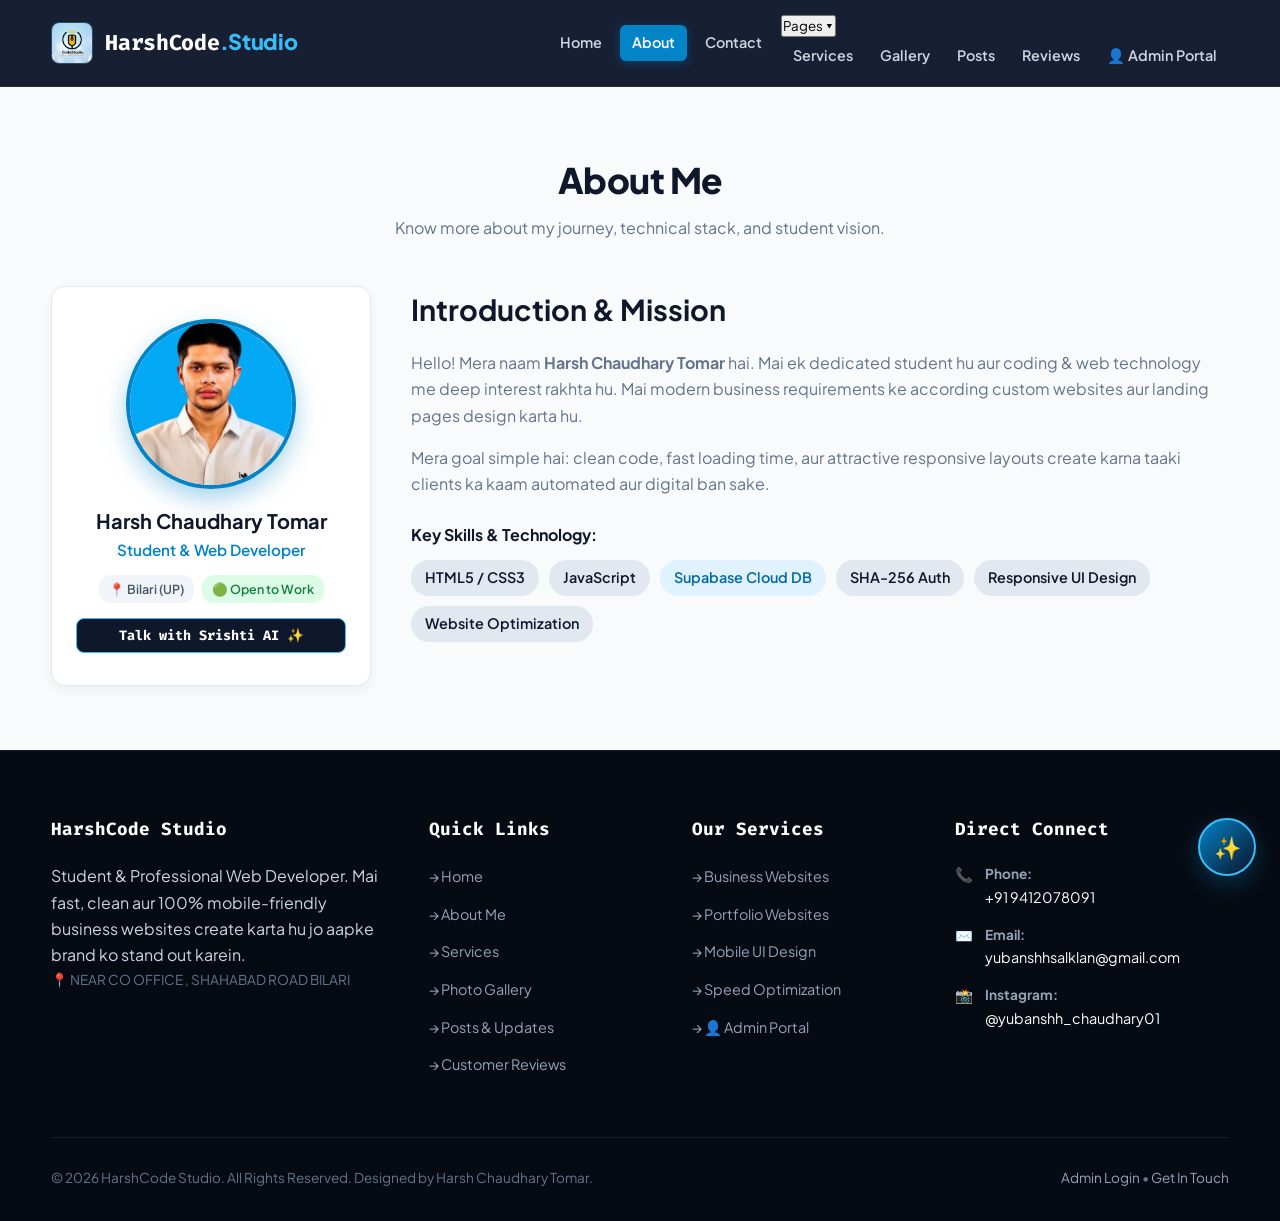
==== commit f12996b3: "Update about.html" ====
--- a/about.html
+++ b/about.html
@@ -5,220 +5,9 @@
     <meta name="viewport" content="width=device-width, initial-scale=1.0">
     <title>About Me | Harsh Chaudhary Tomar</title>
     <link rel="stylesheet" href="style.css">
-    <style>
-        /* Circular Profile Photo Styling */
-        .about-img-box {
-            width: 170px !important;
-            height: 170px !important;
-            margin: 0 auto !important;
-            border-radius: 50% !important;
-            overflow: hidden !important;
-            border: 4px solid #0284c7 !important;
-            box-shadow: 0 10px 25px rgba(2, 132, 199, 0.3) !important;
-        }
-
-        .about-img-box img {
-            width: 100% !important;
-            height: 100% !important;
-            object-fit: cover !important;
-        }
-
-        /* Srishti Assistant Widget Styling */
-        #srishti-chatbot-widget {
-            position: fixed !important;
-            bottom: 24px !important;
-            right: 24px !important;
-            z-index: 999999 !important;
-            font-family: -apple-system, BlinkMacSystemFont, "Segoe UI", Roboto, sans-serif !important;
-        }
-
-        #srishti-chat-toggle {
-            width: 60px;
-            height: 60px;
-            border-radius: 50%;
-            background: linear-gradient(135deg, #0284c7, #0f172a);
-            color: #ffffff;
-            border: 2px solid #38bdf8;
-            cursor: pointer;
-            box-shadow: 0 10px 25px rgba(2, 132, 199, 0.45);
-            font-size: 24px;
-            display: flex;
-            align-items: center;
-            justify-content: center;
-            transition: transform 0.25s ease, box-shadow 0.25s ease;
-            outline: none;
-        }
-
-        #srishti-chat-toggle:hover {
-            transform: scale(1.08);
-            box-shadow: 0 14px 30px rgba(2, 132, 199, 0.55);
-        }
-
-        #srishti-chat-window {
-            display: none;
-            position: fixed !important;
-            bottom: 96px !important;
-            right: 24px !important;
-            width: 360px;
-            max-width: calc(100vw - 36px);
-            height: 520px;
-            max-height: 80vh;
-            background: #ffffff;
-            border-radius: 16px;
-            border: 1px solid #e2e8f0;
-            box-shadow: 0 20px 40px rgba(15, 23, 42, 0.22);
-            flex-direction: column;
-            overflow: hidden;
-            z-index: 999999 !important;
-            animation: srishtiFadeIn 0.25s ease-out;
-        }
-
-        @keyframes srishtiFadeIn {
-            from { opacity: 0; transform: translateY(10px); }
-            to { opacity: 1; transform: translateY(0); }
-        }
-
-        .srishti-chat-header {
-            background: #0f172a;
-            color: #ffffff;
-            padding: 14px 16px;
-            display: flex;
-            align-items: center;
-            gap: 12px;
-            border-bottom: 2px solid #0284c7;
-        }
-
-        .srishti-avatar {
-            width: 40px;
-            height: 40px;
-            border-radius: 50%;
-            background: #1e293b;
-            display: flex;
-            align-items: center;
-            justify-content: center;
-            font-size: 22px;
-            border: 1.5px solid #38bdf8;
-        }
-
-        .srishti-header-info h4 {
-            margin: 0;
-            font-size: 0.98rem;
-            font-weight: 700;
-            color: #ffffff;
-        }
-
-        .srishti-header-info span {
-            font-size: 0.75rem;
-            color: #38bdf8;
-            display: block;
-        }
-
-        .srishti-chat-body {
-            flex: 1;
-            padding: 14px;
-            overflow-y: auto;
-            background: #f8fafc;
-            display: flex;
-            flex-direction: column;
-            gap: 10px;
-        }
-
-        .srishti-msg {
-            max-width: 85%;
-            padding: 10px 14px;
-            font-size: 0.88rem;
-            line-height: 1.5;
-            border-radius: 12px;
-            word-wrap: break-word;
-        }
-
-        .bot-msg {
-            background: #ffffff;
-            color: #0f172a;
-            align-self: flex-start;
-            border: 1px solid #e2e8f0;
-            border-bottom-left-radius: 2px;
-            box-shadow: 0 2px 4px rgba(0,0,0,0.02);
-        }
-
-        .user-msg {
-            background: #0284c7;
-            color: #ffffff;
-            align-self: flex-end;
-            border-bottom-right-radius: 2px;
-        }
-
-        .srishti-quick-chips {
-            display: flex;
-            flex-wrap: wrap;
-            gap: 6px;
-            margin-top: 6px;
-        }
-
-        .srishti-quick-chips button {
-            background: #e0f2fe;
-            color: #0369a1;
-            border: 1px solid #bae6fd;
-            padding: 6px 12px;
-            border-radius: 20px;
-            font-size: 0.78rem;
-            font-weight: 600;
-            cursor: pointer;
-            transition: all 0.15s ease;
-        }
-
-        .srishti-quick-chips button:hover {
-            background: #0284c7;
-            color: #ffffff;
-            border-color: #0284c7;
-        }
-
-        .srishti-chat-footer {
-            display: flex;
-            padding: 10px;
-            background: #ffffff;
-            border-top: 1px solid #e2e8f0;
-            gap: 8px;
-        }
-
-        #srishtiInput {
-            flex: 1;
-            padding: 10px 14px;
-            border: 1px solid #cbd5e1;
-            border-radius: 24px;
-            font-size: 0.88rem;
-            outline: none;
-            background: #f8fafc;
-        }
-
-        #srishtiInput:focus {
-            border-color: #0284c7;
-            background: #ffffff;
-        }
-
-        #srishtiSendBtn {
-            width: 40px;
-            height: 40px;
-            background: #0284c7;
-            color: #ffffff;
-            border: none;
-            border-radius: 50%;
-            cursor: pointer;
-            font-size: 14px;
-            display: flex;
-            align-items: center;
-            justify-content: center;
-            transition: background 0.15s;
-        }
-
-        #srishtiSendBtn:hover {
-            background: #0369a1;
-        }
-    </style>
 </head>
 <body>
 
-   <!-- Header with Clean Brand Logo and Navigation -->
 <header>
     <div class="container">
         <nav>
@@ -230,12 +19,17 @@
             <ul class="nav-links">
                 <li><a href="index.html">Home</a></li>
                 <li><a href="about.html" class="active">About</a></li>
-                <li><a href="services.html">Services</a></li>
-                <li><a href="gallery.html">Gallery</a></li>
-                <li><a href="feed.html">Posts</a></li>
-                <li><a href="reviews.html">Reviews</a></li>
                 <li><a href="contact.html">Contact</a></li>
-                <li><a href="login.html">👤 Admin</a></li>
+                <li class="nav-dropdown" id="pagesDropdown">
+                    <button class="dropdown-btn" onclick="toggleDropdown(event)">Pages ▾</button>
+                    <div class="dropdown-content" id="dropdownMenu">
+                        <a href="services.html">Services</a>
+                        <a href="gallery.html">Gallery</a>
+                        <a href="feed.html">Posts</a>
+                        <a href="reviews.html">Reviews</a>
+                        <a href="login.html">👤 Admin Portal</a>
+                    </div>
+                </li>
             </ul>
         </nav>
     </div>
@@ -249,22 +43,18 @@
             </div>
 
             <div class="about-grid">
-                
                 <div class="about-profile-card">
-                    <!-- Circle Profile Image Box -->
                     <div class="about-img-box">
                         <img src="images/my-profile.jpeg" alt="Harsh Chaudhary Tomar" onerror="this.src='images/my-profile.jpg'">
                     </div>
                     <h3 style="margin-top: 15px; font-size: 1.25rem;">Harsh Chaudhary Tomar</h3>
                     <p style="color: var(--accent); font-weight: 600; font-size: 0.95rem;">Student & Web Developer</p>
                     
-                    <!-- Location & Availability Badges -->
                     <div style="margin-top: 12px; display: flex; justify-content: center; gap: 8px; flex-wrap: wrap;">
                         <span style="font-size: 0.78rem; background: #f1f5f9; color: #475569; padding: 4px 10px; border-radius: 12px; font-weight: 600;">📍 Bilari (UP)</span>
                         <span style="font-size: 0.78rem; background: #dcfce7; color: #15803d; padding: 4px 10px; border-radius: 12px; font-weight: 600;">🟢 Open to Work</span>
                     </div>
 
-                    <!-- Direct Chatbot Trigger -->
                     <div style="margin-top: 15px;">
                         <button onclick="triggerSrishti('Direct Harsh Se Kaise Contact Karein?')" class="btn" style="font-size: 0.85rem; padding: 8px 16px; background: #0f172a; border: 1px solid #38bdf8; width: 100%;">Talk with Srishti AI ✨</button>
                     </div>
@@ -289,28 +79,18 @@
                         <span style="background: #e2e8f0; padding: 6px 14px; border-radius: 20px; font-size: 0.9rem; font-weight: 600;">Website Optimization</span>
                     </div>
                 </div>
-
             </div>
         </div>
     </section>
 
-   <!-- Long & Spacious Classic Footer (100% Intact) -->
 <footer>
     <div class="container">
         <div class="footer-grid">
-            
-            <!-- Col 1: Brand Story -->
             <div class="footer-col">
                 <h4>HarshCode Studio</h4>
-                <p>
-                    Student & Professional Web Developer. Mai fast, clean aur 100% mobile-friendly business websites create karta hu jo aapke brand ko stand out karein.
-                </p>
-                <p style="color: #64748b; font-size: 0.85rem;">
-                    📍 Bilari, Uttar Pradesh, India
-                </p>
-            </div>
-
-            <!-- Col 2: Quick Links (White Links) -->
+                <p>Student & Professional Web Developer. Mai fast, clean aur 100% mobile-friendly business websites create karta hu jo aapke brand ko stand out karein.</p>
+                <p style="color: #64748b; font-size: 0.85rem;">📍 NEAR CO OFFICE , SHAHABAD ROAD BILARI</p>
+            </div>
             <div class="footer-col">
                 <h4>Quick Links</h4>
                 <ul>
@@ -322,8 +102,6 @@
                     <li><a href="reviews.html">→ Customer Reviews</a></li>
                 </ul>
             </div>
-
-            <!-- Col 3: Services & Admin -->
             <div class="footer-col">
                 <h4>Our Services</h4>
                 <ul>
@@ -334,36 +112,22 @@
                     <li><a href="login.html">→ 👤 Admin Portal</a></li>
                 </ul>
             </div>
-
-            <!-- Col 4: Direct Connect -->
             <div class="footer-col">
                 <h4>Direct Connect</h4>
                 <div class="footer-contact-item">
                     <span>📞</span>
-                    <div>
-                        <strong style="display:block; font-size: 0.85rem; color:#94a3b8;">Phone:</strong>
-                        <a href="tel:9412078091">+91 9412078091</a>
-                    </div>
+                    <div><strong style="display:block; font-size: 0.85rem; color:#94a3b8;">Phone:</strong><a href="tel:9412078091">+91 9412078091</a></div>
                 </div>
                 <div class="footer-contact-item">
                     <span>✉️</span>
-                    <div>
-                        <strong style="display:block; font-size: 0.85rem; color:#94a3b8;">Email:</strong>
-                        <a href="mailto:yubanshhsalklan@gmail.com">yubanshhsalklan@gmail.com</a>
-                    </div>
+                    <div><strong style="display:block; font-size: 0.85rem; color:#94a3b8;">Email:</strong><a href="mailto:yubanshhsalklan@gmail.com">yubanshhsalklan@gmail.com</a></div>
                 </div>
                 <div class="footer-contact-item">
                     <span>📸</span>
-                    <div>
-                        <strong style="display:block; font-size: 0.85rem; color:#94a3b8;">Instagram:</strong>
-                        <a href="https://instagram.com/yubanshh_chaudhary01" target="_blank">@yubanshh_chaudhary01</a>
-                    </div>
-                </div>
-            </div>
-
-        </div>
-
-        <!-- Footer Bottom -->
+                    <div><strong style="display:block; font-size: 0.85rem; color:#94a3b8;">Instagram:</strong><a href="https://instagram.com/yubanshh_chaudhary01" target="_blank">@yubanshh_chaudhary01</a></div>
+                </div>
+            </div>
+        </div>
         <div class="footer-bottom">
             <p>&copy; 2026 HarshCode Studio. All Rights Reserved. Designed by Harsh Chaudhary Tomar.</p>
             <p><a href="login.html">Admin Login</a> • <a href="contact.html">Get In Touch</a></p>
@@ -371,24 +135,16 @@
     </div>
 </footer>
 
-<!-- Srishti Assistant Floating Widget (Cross Icon Permanently Removed) -->
 <div id="srishti-chatbot-widget">
-    <button id="srishti-chat-toggle" aria-label="Open Srishti Assistant">
-        <span id="srishti-toggle-icon">✨</span>
-    </button>
-
+    <button id="srishti-chat-toggle" aria-label="Open Srishti Assistant"><span id="srishti-toggle-icon">✨</span></button>
     <div id="srishti-chat-window">
         <div class="srishti-chat-header">
             <div class="srishti-avatar">🌸</div>
-            <div class="srishti-header-info">
-                <h4>Srishti Assistant</h4>
-                <span>Online | HarshCode Studio</span>
-            </div>
-        </div>
-
+            <div><h4 style="margin:0; font-size:0.95rem;">Srishti Assistant</h4><span style="font-size:0.75rem; color:#38bdf8;">Online | HarshCode Studio</span></div>
+        </div>
         <div class="srishti-chat-body" id="srishtiChatBody">
             <div class="srishti-msg bot-msg">
-                Namaste! Main <strong>Srishti Assistant</strong> hoon. HarshCode Studio ki services, website development, timeline ya pricing ke baare me kuch bhi poochein!
+                Hello! MERA NAAM SRISHTI HAI. Main HarshCode Studio ki AI assistant hoon. Website development, pricing, timelines ya Harsh Chaudhary Tomar ke baare me kuch bhi poochein!
             </div>
             <div class="srishti-quick-chips">
                 <button onclick="triggerSrishti('Website Banwane Ka Cost?')">💰 Cost</button>
@@ -397,7 +153,6 @@
                 <button onclick="triggerSrishti('Direct Harsh Se Kaise Contact Karein?')">📞 Contact</button>
             </div>
         </div>
-
         <form id="srishtiChatForm" class="srishti-chat-footer">
             <input type="text" id="srishtiInput" placeholder="Sawaal likhein..." required autocomplete="off">
             <button type="submit" id="srishtiSendBtn">➤</button>
@@ -405,13 +160,20 @@
     </div>
 </div>
 
-<!-- Srishti AI Interactive Engine -->
 <script>
+    function toggleDropdown(e) {
+        e.stopPropagation();
+        document.getElementById("pagesDropdown").classList.toggle("active");
+    }
+    window.addEventListener("click", () => {
+        document.getElementById("pagesDropdown").classList.remove("active");
+    });
+
     const srishtiKB = [
         { k: ["cost", "price", "kitne", "paisa", "rate", "fees"], r: "Website pricing estimate:<br>• <strong>Landing Page / Portfolio:</strong> ₹2,500 – ₹5,000<br>• <strong>Business Multi-Page Website:</strong> ₹6,000 – ₹12,000<br>• <strong>Custom Cloud Web App:</strong> ₹12,000+.<br>Direct enquiry ke liye Contact page visit karein!" },
         { k: ["tech", "stack", "technology", "code", "database", "supabase"], r: "HarshCode Studio modern stack use karta hai:<br>• <strong>Frontend:</strong> HTML5, CSS3, Modern JavaScript (ES6+), Tailwind CSS.<br>• <strong>Database:</strong> Supabase (Real-Time Cloud PostgreSQL), IndexedDB.<br>• <strong>Security:</strong> SHA-256 Cryptographic Auth." },
         { k: ["time", "kitne din", "duration", "timeline", "kab tak"], r: "Standard project timeline:<br>• <strong>Single Page / Portfolio:</strong> 24 se 48 ghante.<br>• <strong>Full Business Website:</strong> 3 se 5 din.<br>• <strong>Custom Web App:</strong> 7 se 10 din." },
-        { k: ["contact", "harsh", "number", "call", "whatsapp", "phone"], r: "Direct Harsh Chaudhary Tomar se judne ke liye:<br>• <strong>Call / WhatsApp:</strong> +91 94120 78091<br>• <strong>Instagram:</strong> @yubanshh_chaudhary01<br>• <strong>Email:</strong> yubanshhsalklan@gmail.com" },
+        { k: ["contact", "harsh", "number", "call", "whatsapp", "phone"], r: "Direct Harsh Chaudhary Tomar se judne ke liye:<br>• <strong>Call / WhatsApp:</strong> +91 94120 78091<br>• <strong>Instagram:</strong> @yubanshh_chaudhary01<br>• <strong>Email:</strong> yubanshhsalklan@gmail.com<br>• <strong>Address:</strong> NEAR CO OFFICE , SHAHABAD ROAD BILARI" },
         { k: ["mobile", "responsive", "phone", "tablet"], r: "Haan! HarshCode Studio ki banayi gayi har website 100% mobile-friendly aur responsive hoti hai jo har phone aur screen par smooth chalti hai." }
     ];
 
@@ -423,13 +185,8 @@
 
     function toggleChat(forceOpen = false) {
         const isHidden = chatWin.style.display === "none" || chatWin.style.display === "";
-        if (forceOpen || isHidden) {
-            chatWin.style.display = "flex";
-        } else {
-            chatWin.style.display = "none";
-        }
-    }
-
+        chatWin.style.display = (forceOpen || isHidden) ? "flex" : "none";
+    }
     toggleBtn.addEventListener("click", () => toggleChat());
 
     function addMessage(msg, sender) {
@@ -444,13 +201,10 @@
         const lower = query.toLowerCase();
         let answer = null;
         for (let item of srishtiKB) {
-            if (item.k.some(key => lower.includes(key))) {
-                answer = item.r;
-                break;
-            }
+            if (item.k.some(key => lower.includes(key))) { answer = item.r; break; }
         }
         setTimeout(() => {
-            addMessage(answer || "Yeh badhiya sawaal hai! Is specific requirement ke liye aap direct Harsh se <strong>+91 94120 78091</strong> par call/WhatsApp karein ya <a href='contact.html' style='color:#0284c7; font-weight:bold;'>Contact Page</a> visit karein.", "bot");
+            addMessage(answer || "Yeh badhiya sawaal hai! Is requirement ke liye aap direct Harsh se <strong>+91 94120 78091</strong> par call/WhatsApp karein ya <a href='contact.html' style='color:#0284c7; font-weight:bold;'>Contact Page</a> dekhein.", "bot");
         }, 300);
     }
 
@@ -469,6 +223,5 @@
         processQuestion(questionText);
     };
 </script>
-
 </body>
 </html>
--- a/style.css
+++ b/style.css
@@ -1,62 +1,81 @@
-/* --- Root Variables & Reset --- */
+/* Import Modern Developer Typography */
+@import url('https://fonts.googleapis.com/css2?family=Fira+Code:wght@400;500;600;700&family=Plus+Jakarta+Sans:wght@400;500;600;700;800&display=swap');
+
+/* --- Root Variables & Theme System --- */
 :root {
-    --primary: #0f172a;
-    --primary-light: #1e293b;
-    --accent: #2563eb;
-    --accent-hover: #1d4ed8;
+    --primary: #0b1329;
+    --primary-light: #16203c;
+    --accent: #0284c7;
+    --accent-hover: #0369a1;
+    --accent-glow: rgba(2, 132, 199, 0.35);
     --text-dark: #0f172a;
     --text-muted: #64748b;
     --bg-light: #f8fafc;
     --white: #ffffff;
     --border: #e2e8f0;
+    --card-shadow: 0 4px 12px rgba(15, 23, 42, 0.05);
     --star: #f59e0b;
+    --font-main: 'Plus Jakarta Sans', sans-serif;
+    --font-code: 'Fira Code', monospace;
+}
+
+/* Admin / Dark Mode Tokens */
+body.dark-mode {
+    --bg-light: #060a12;
+    --white: #0f172a;
+    --text-dark: #f1f5f9;
+    --text-muted: #94a3b8;
+    --border: #1e293b;
+    --card-shadow: 0 4px 20px rgba(0, 0, 0, 0.5);
 }
 
 * {
     margin: 0;
     padding: 0;
     box-sizing: border-box;
-    font-family: 'Segoe UI', Roboto, Helvetica, Arial, sans-serif;
+    font-family: var(--font-main);
 }
 
 html, body {
     width: 100%;
     max-width: 100%;
     overflow-x: hidden;
+    scroll-behavior: smooth;
 }
 
 body {
     background-color: var(--bg-light);
     color: var(--text-dark);
-    line-height: 1.6;
+    line-height: 1.65;
     display: flex;
     flex-direction: column;
     min-height: 100vh;
+    transition: background-color 0.25s ease, color 0.25s ease;
 }
 
 .container {
-    width: 90%;
+    width: 92%;
     max-width: 1200px;
     margin: auto;
 }
 
-/* --- Header & Navigation --- */
+/* --- Header & Mobile-Optimized Nav --- */
 header {
-    background: var(--primary);
-    padding: 0.8rem 0;
+    background: rgba(11, 19, 41, 0.95);
+    backdrop-filter: blur(10px);
+    -webkit-backdrop-filter: blur(10px);
+    padding: 0.75rem 0;
     position: sticky;
     top: 0;
     z-index: 1000;
-    box-shadow: 0 4px 12px rgba(0, 0, 0, 0.1);
-    width: 100%;
+    border-bottom: 1px solid rgba(255, 255, 255, 0.08);
 }
 
 nav {
     display: flex;
     justify-content: space-between;
     align-items: center;
-    flex-wrap: wrap;
-    gap: 0.8rem;
+    gap: 1rem;
     width: 100%;
 }
 
@@ -65,42 +84,42 @@
     align-items: center;
     gap: 12px;
     text-decoration: none;
+    flex-shrink: 0;
 }
 
 .brand-logo {
-    height: 45px;
-    width: 45px;
+    height: 42px;
+    width: 42px;
     object-fit: cover;
     border-radius: 8px;
-    background: #334155;
-    border: 1px solid rgba(255, 255, 255, 0.2);
+    border: 1px solid rgba(56, 189, 248, 0.3);
 }
 
 .brand-name {
-    color: var(--white);
-    font-size: 1.4rem;
-    font-weight: 700;
-    letter-spacing: 0.5px;
+    color: #ffffff;
+    font-size: 1.35rem;
+    font-weight: 800;
+    letter-spacing: -0.3px;
+    font-family: var(--font-code);
 }
 
 .brand-name span {
-    color: var(--accent);
+    color: #38bdf8;
 }
 
 .nav-links {
     display: flex;
     list-style: none;
-    gap: 0.6rem;
-    align-items: center;
-    flex-wrap: wrap; /* Overflow rokne ke liye wrap add kiya */
+    gap: 0.4rem;
+    align-items: center;
 }
 
 .nav-links a {
     color: #cbd5e1;
     text-decoration: none;
-    font-weight: 500;
-    font-size: 0.95rem;
-    transition: 0.2s ease;
+    font-weight: 600;
+    font-size: 0.9rem;
+    transition: all 0.2s ease;
     padding: 6px 12px;
     border-radius: 6px;
     white-space: nowrap;
@@ -111,28 +130,31 @@
 
 .nav-links a:hover,
 .nav-links a.active {
-    color: var(--white);
+    color: #ffffff;
     background: var(--accent);
+    box-shadow: 0 2px 10px var(--accent-glow);
 }
 
 /* --- Buttons --- */
 .btn {
     display: inline-block;
-    padding: 0.75rem 1.6rem;
+    padding: 0.75rem 1.5rem;
     background: var(--accent);
-    color: var(--white);
+    color: #ffffff;
     text-decoration: none;
-    border-radius: 6px;
-    font-weight: 600;
+    border-radius: 8px;
+    font-weight: 700;
     border: none;
     cursor: pointer;
-    transition: 0.3s;
+    transition: transform 0.2s, box-shadow 0.2s;
+    font-family: var(--font-code);
+    font-size: 0.9rem;
 }
 
 .btn:hover {
     background: var(--accent-hover);
     transform: translateY(-2px);
-    box-shadow: 0 6px 15px rgba(37, 99, 235, 0.3);
+    box-shadow: 0 8px 18px var(--accent-glow);
 }
 
 .btn-outline {
@@ -143,7 +165,7 @@
 
 .btn-outline:hover {
     background: var(--accent);
-    color: var(--white);
+    color: #ffffff;
 }
 
 .btn-back-home {
@@ -151,22 +173,18 @@
     align-items: center;
     gap: 6px;
     background: var(--primary);
-    color: var(--white);
+    color: #ffffff;
     padding: 8px 16px;
     border-radius: 6px;
     text-decoration: none;
     font-weight: 600;
-    font-size: 0.9rem;
-    transition: 0.2s;
-}
-
-.btn-back-home:hover {
-    background: var(--accent);
+    font-size: 0.88rem;
+    font-family: var(--font-code);
 }
 
 /* --- Sections --- */
 .section {
-    padding: 4.5rem 0;
+    padding: 4rem 0;
     width: 100%;
 }
 
@@ -176,101 +194,101 @@
 
 .section-header {
     text-align: center;
-    margin-bottom: 3rem;
+    margin-bottom: 2.8rem;
 }
 
 .section-header h2 {
     font-size: 2.2rem;
     color: var(--text-dark);
-    margin-bottom: 0.5rem;
+    font-weight: 800;
+    letter-spacing: -0.5px;
 }
 
 .section-header p {
     color: var(--text-muted);
-    font-size: 1.05rem;
+    font-size: 1rem;
+    margin-top: 6px;
 }
 
 .grid {
     display: grid;
     grid-template-columns: repeat(auto-fit, minmax(280px, 1fr));
-    gap: 2rem;
+    gap: 1.8rem;
 }
 
 .card {
     background: var(--white);
-    padding: 2.2rem;
+    padding: 2rem;
     border-radius: 12px;
     border: 1px solid var(--border);
-    box-shadow: 0 4px 6px -1px rgba(0, 0, 0, 0.04);
-    transition: 0.3s ease;
+    box-shadow: var(--card-shadow);
+    transition: transform 0.25s ease, box-shadow 0.25s ease;
 }
 
 .card:hover {
-    transform: translateY(-5px);
-    box-shadow: 0 12px 20px -3px rgba(0, 0, 0, 0.08);
-}
-
-/* --- About Profile Layout --- */
+    transform: translateY(-4px);
+    box-shadow: 0 14px 28px rgba(0, 0, 0, 0.08);
+}
+
+/* --- Profile Styling --- */
 .about-grid {
     display: grid;
     grid-template-columns: 320px 1fr;
     gap: 2.5rem;
-    align-items: center;
+    align-items: start;
 }
 
 .about-profile-card {
     background: var(--white);
-    padding: 1.5rem;
-    border-radius: 12px;
-    border: 1px solid var(--border);
-    box-shadow: 0 4px 6px -1px rgba(0, 0, 0, 0.04);
+    padding: 2rem 1.5rem;
+    border-radius: 14px;
+    border: 1px solid var(--border);
+    box-shadow: var(--card-shadow);
     text-align: center;
-    width: 100%;
 }
 
 .about-img-box {
-    width: 100%;
-    max-width: 260px;
-    margin: 0 auto;
-    border-radius: 10px;
-    overflow: hidden;
-    background: #e2e8f0;
+    width: 170px !important;
+    height: 170px !important;
+    margin: 0 auto !important;
+    border-radius: 50% !important;
+    overflow: hidden !important;
+    border: 4px solid var(--accent) !important;
+    box-shadow: 0 10px 25px var(--accent-glow) !important;
 }
 
 .about-img-box img {
-    width: 100%;
-    height: auto;
-    max-height: 340px;
-    object-fit: cover;
-    display: block;
-    border-radius: 8px;
+    width: 100% !important;
+    height: 100% !important;
+    object-fit: cover !important;
 }
 
 /* --- Hero Banner --- */
 .hero {
-    background: linear-gradient(135deg, #0f172a 0%, #1e293b 100%);
-    color: var(--white);
+    background: radial-gradient(circle at top right, #1e293b, #0b1329);
+    color: #ffffff;
     padding: 5.5rem 0;
     text-align: center;
-    width: 100%;
+    position: relative;
+    border-bottom: 1px solid rgba(255, 255, 255, 0.05);
 }
 
 .hero h1 {
-    font-size: 3rem;
+    font-size: 3.1rem;
     font-weight: 800;
-    margin-bottom: 1.2rem;
-    word-break: break-word;
+    margin-bottom: 1rem;
+    letter-spacing: -0.8px;
 }
 
 .hero h1 span {
-    color: #60a5fa;
+    color: #38bdf8;
 }
 
 .hero p {
-    font-size: 1.25rem;
-    color: #cbd5e1;
-    max-width: 700px;
-    margin: 0 auto 2.2rem auto;
+    font-size: 1.15rem;
+    color: #94a3b8;
+    max-width: 720px;
+    margin: 0 auto 2rem auto;
 }
 
 /* --- Stats Bar --- */
@@ -279,10 +297,10 @@
     grid-template-columns: repeat(auto-fit, minmax(180px, 1fr));
     gap: 1.5rem;
     background: var(--white);
-    padding: 2rem;
+    padding: 1.8rem;
     border-radius: 12px;
     margin-top: -2.5rem;
-    box-shadow: 0 10px 25px rgba(0, 0, 0, 0.08);
+    box-shadow: 0 12px 30px rgba(0, 0, 0, 0.08);
     border: 1px solid var(--border);
     text-align: center;
 }
@@ -291,19 +309,20 @@
     font-size: 2rem;
     color: var(--accent);
     font-weight: 800;
+    font-family: var(--font-code);
 }
 
 .stat-item p {
     color: var(--text-muted);
     font-weight: 600;
-    font-size: 0.9rem;
-}
-
-/* --- Gallery Styling --- */
+    font-size: 0.88rem;
+}
+
+/* --- Gallery & Reviews --- */
 .gallery-grid {
     display: grid;
     grid-template-columns: repeat(auto-fit, minmax(280px, 1fr));
-    gap: 1.8rem;
+    gap: 1.5rem;
 }
 
 .gallery-card {
@@ -311,20 +330,18 @@
     border-radius: 12px;
     overflow: hidden;
     border: 1px solid var(--border);
-    box-shadow: 0 4px 8px rgba(0,0,0,0.05);
-    transition: 0.3s;
+    box-shadow: var(--card-shadow);
+    transition: transform 0.3s;
 }
 
 .gallery-card:hover {
-    transform: translateY(-5px);
-    box-shadow: 0 12px 24px rgba(0,0,0,0.1);
+    transform: translateY(-4px);
 }
 
 .gallery-img-wrapper {
     width: 100%;
     height: 250px;
-    background: #e2e8f0;
-    overflow: hidden;
+    background: #0f172a;
     display: flex;
     align-items: center;
     justify-content: center;
@@ -334,20 +351,14 @@
     width: 100%;
     height: 100%;
     object-fit: cover;
-    transition: transform 0.4s ease;
-}
-
-.gallery-card:hover .gallery-img-wrapper img {
-    transform: scale(1.05);
-}
-
-/* --- Reviews Styling --- */
+}
+
 .review-card {
     background: var(--white);
-    padding: 2rem;
+    padding: 1.8rem;
     border-radius: 12px;
     border: 1px solid var(--border);
-    box-shadow: 0 4px 6px rgba(0,0,0,0.03);
+    box-shadow: var(--card-shadow);
 }
 
 .stars {
@@ -356,12 +367,6 @@
     margin-bottom: 0.8rem;
 }
 
-.review-text {
-    font-style: italic;
-    color: #334155;
-    margin-bottom: 1.2rem;
-}
-
 .client-info {
     display: flex;
     align-items: center;
@@ -369,39 +374,31 @@
 }
 
 .client-avatar {
-    width: 45px;
-    height: 45px;
+    width: 44px;
+    height: 44px;
     background: var(--accent);
-    color: var(--white);
+    color: #ffffff;
     border-radius: 50%;
     display: flex;
     align-items: center;
     justify-content: center;
     font-weight: 700;
-}
-
-.client-details h4 {
-    font-size: 1rem;
-    color: var(--text-dark);
-}
-
-.client-details span {
-    font-size: 0.85rem;
-    color: var(--text-muted);
+    font-family: var(--font-code);
 }
 
 /* --- Contact & Forms --- */
 .contact-layout {
     display: grid;
-    grid-template-columns: 1fr 1.2fr;
-    gap: 2.5rem;
+    grid-template-columns: 1fr 1.3fr;
+    gap: 2.2rem;
 }
 
 .contact-card-box {
     background: var(--white);
-    padding: 2.2rem;
+    padding: 2rem;
     border-radius: 12px;
     border: 1px solid var(--border);
+    box-shadow: var(--card-shadow);
 }
 
 .contact-links-list {
@@ -414,7 +411,6 @@
     display: flex;
     align-items: flex-start;
     gap: 12px;
-    font-size: 1rem;
 }
 
 .contact-links-list a {
@@ -424,67 +420,56 @@
 }
 
 .form-group {
-    margin-bottom: 1.2rem;
+    margin-bottom: 1.1rem;
 }
 
 .form-group label {
     display: block;
     margin-bottom: 0.4rem;
     font-weight: 600;
-    font-size: 0.9rem;
+    font-size: 0.88rem;
+    color: var(--text-dark);
 }
 
 .form-group input,
 .form-group textarea,
 .form-group select {
     width: 100%;
-    padding: 0.85rem;
-    border: 1px solid #cbd5e1;
-    border-radius: 6px;
-    font-size: 1rem;
+    padding: 0.8rem 1rem;
+    border: 1px solid var(--border);
+    border-radius: 8px;
+    font-size: 0.95rem;
     outline: none;
-    transition: 0.3s;
+    background: var(--bg-light);
+    color: var(--text-dark);
+    transition: border-color 0.2s;
 }
 
 .form-group input:focus,
 .form-group textarea:focus,
 .form-group select:focus {
     border-color: var(--accent);
-    box-shadow: 0 0 0 3px rgba(37, 99, 235, 0.15);
-}
-
-/* Form Status Alerts */
+    background: var(--white);
+}
+
 .status-msg {
     display: none;
     margin-top: 15px;
-    padding: 14px;
+    padding: 12px;
     border-radius: 8px;
-    font-size: 1.05rem;
+    font-size: 0.95rem;
     font-weight: 700;
     text-align: center;
 }
-.status-msg.success {
-    display: block !important;
-    background: #dcfce7 !important;
-    color: #15803d !important;
-    border: 2px solid #86efac !important;
-}
-.status-msg.error {
-    display: block !important;
-    background: #fee2e2 !important;
-    color: #b91c1c !important;
-    border: 2px solid #fca5a5 !important;
-}
-
-/* --- Posts & Feed Styles --- */
+
+/* --- Posts Feed --- */
 .post-card {
     background: var(--white);
     border-radius: 12px;
     border: 1px solid var(--border);
-    padding: 1.5rem;
-    box-shadow: 0 4px 10px rgba(0,0,0,0.04);
+    padding: 1.6rem;
+    box-shadow: var(--card-shadow);
     margin-bottom: 1.5rem;
-    transition: 0.2s;
 }
 
 .post-header {
@@ -495,84 +480,54 @@
 }
 
 .post-tag {
-    background: #e0f2fe;
-    color: #0284c7;
-    font-size: 0.8rem;
+    background: rgba(2, 132, 199, 0.12);
+    color: var(--accent);
+    font-size: 0.78rem;
     font-weight: 700;
     padding: 4px 10px;
     border-radius: 12px;
-}
-
-.post-date {
-    font-size: 0.85rem;
-    color: var(--text-muted);
-}
-
-/* --- Post Photo Full View (No Crop) --- */
+    font-family: var(--font-code);
+}
+
 .post-img-wrapper {
     width: 100%;
-    margin: 1.2rem 0;
-    background: #0f172a;
-    border-radius: 10px;
+    margin: 1rem 0;
+    background: #0b1329;
+    border-radius: 8px;
     overflow: hidden;
     display: flex;
     justify-content: center;
     align-items: center;
-    border: 1px solid var(--border);
 }
 
 .post-img {
     width: 100%;
-    max-height: 520px;
-    height: auto;
+    max-height: 500px;
     object-fit: contain;
-    display: block;
-    border-radius: 8px;
-}
-
-/* --- Classic Long & Spacious Footer --- */
+}
+
+/* --- Footer --- */
 footer {
     margin-top: auto;
-    background: #090e1a;
+    background: #060a12;
     color: #cbd5e1;
-    padding: 4.5rem 0 2rem 0;
-    border-top: 1px solid rgba(255, 255, 255, 0.1);
-    width: 100%;
+    padding: 4rem 0 2rem 0;
+    border-top: 1px solid rgba(255, 255, 255, 0.08);
 }
 
 .footer-grid {
     display: grid;
     grid-template-columns: 1.5fr 1fr 1fr 1.2fr;
-    gap: 2.5rem;
-    margin-bottom: 3.5rem;
+    gap: 2.2rem;
+    margin-bottom: 3rem;
 }
 
 .footer-col h4 {
     color: #ffffff;
-    font-size: 1.15rem;
+    font-size: 1.1rem;
     font-weight: 700;
-    margin-bottom: 1.4rem;
-    letter-spacing: 0.5px;
-    position: relative;
-    padding-bottom: 8px;
-}
-
-.footer-col h4::after {
-    content: '';
-    position: absolute;
-    bottom: 0;
-    left: 0;
-    width: 28px;
-    height: 3px;
-    background: var(--accent);
-    border-radius: 2px;
-}
-
-.footer-col p {
-    font-size: 0.95rem;
-    line-height: 1.7;
-    color: #94a3b8;
-    margin-bottom: 1rem;
+    margin-bottom: 1.2rem;
+    font-family: var(--font-code);
 }
 
 .footer-col ul {
@@ -580,143 +535,253 @@
 }
 
 .footer-col ul li {
-    margin-bottom: 0.8rem;
+    margin-bottom: 0.7rem;
 }
 
 .footer-col ul li a {
-    color: #ffffff !important;
+    color: #94a3b8 !important;
     text-decoration: none;
-    font-size: 0.95rem;
-    font-weight: 500;
-    display: inline-flex;
-    align-items: center;
-    gap: 8px;
-    transition: all 0.25s ease;
+    font-size: 0.9rem;
+    transition: 0.2s;
 }
 
 .footer-col ul li a:hover {
-    color: #60a5fa !important;
-    transform: translateX(5px);
+    color: #38bdf8 !important;
+    transform: translateX(4px);
 }
 
 .footer-contact-item {
     display: flex;
-    align-items: flex-start;
     gap: 12px;
-    margin-bottom: 1rem;
-    color: #ffffff;
-    font-size: 0.95rem;
+    margin-bottom: 0.9rem;
+    font-size: 0.9rem;
 }
 
 .footer-contact-item a {
     color: #ffffff !important;
     text-decoration: none;
-    transition: color 0.2s;
-}
-
-.footer-contact-item a:hover {
-    color: #60a5fa !important;
 }
 
 .footer-bottom {
-    border-top: 1px solid rgba(255, 255, 255, 0.1);
-    padding-top: 2rem;
+    border-top: 1px solid rgba(255, 255, 255, 0.08);
+    padding-top: 1.8rem;
     display: flex;
     justify-content: space-between;
     align-items: center;
     flex-wrap: wrap;
     gap: 1rem;
-    font-size: 0.9rem;
-    color: #94a3b8;
+    font-size: 0.85rem;
+    color: #64748b;
 }
 
 .footer-bottom a {
-    color: #ffffff !important;
+    color: #94a3b8 !important;
     text-decoration: none;
+}
+
+/* --- Srishti Assistant Global UI Widget --- */
+#srishti-chatbot-widget {
+    position: fixed !important;
+    bottom: 24px !important;
+    right: 24px !important;
+    z-index: 999999 !important;
+    font-family: var(--font-main) !important;
+}
+
+#srishti-chat-toggle {
+    width: 58px;
+    height: 58px;
+    border-radius: 50%;
+    background: linear-gradient(135deg, #0284c7, #0b1329);
+    color: #ffffff;
+    border: 2px solid #38bdf8;
+    cursor: pointer;
+    box-shadow: 0 8px 24px var(--accent-glow);
+    font-size: 22px;
+    display: flex;
+    align-items: center;
+    justify-content: center;
+    transition: transform 0.2s ease;
+    outline: none;
+}
+
+#srishti-chat-toggle:hover {
+    transform: scale(1.08);
+}
+
+#srishti-chat-window {
+    display: none;
+    position: fixed !important;
+    bottom: 92px !important;
+    right: 24px !important;
+    width: 350px;
+    max-width: calc(100vw - 36px);
+    height: 500px;
+    max-height: 80vh;
+    background: #ffffff;
+    border-radius: 16px;
+    border: 1px solid var(--border);
+    box-shadow: 0 20px 40px rgba(0, 0, 0, 0.25);
+    flex-direction: column;
+    overflow: hidden;
+    z-index: 999999 !important;
+}
+
+.srishti-chat-header {
+    background: #0b1329;
+    color: #ffffff;
+    padding: 12px 16px;
+    display: flex;
+    align-items: center;
+    gap: 10px;
+    border-bottom: 2px solid var(--accent);
+}
+
+.srishti-avatar {
+    width: 36px;
+    height: 36px;
+    border-radius: 50%;
+    background: #1e293b;
+    display: flex;
+    align-items: center;
+    justify-content: center;
+    font-size: 18px;
+    border: 1px solid #38bdf8;
+}
+
+.srishti-chat-body {
+    flex: 1;
+    padding: 12px;
+    overflow-y: auto;
+    background: #f8fafc;
+    display: flex;
+    flex-direction: column;
+    gap: 8px;
+}
+
+.srishti-msg {
+    max-width: 85%;
+    padding: 9px 13px;
+    font-size: 0.86rem;
+    line-height: 1.45;
+    border-radius: 12px;
+    word-break: break-word;
+}
+
+.bot-msg {
+    background: #ffffff;
+    color: #0f172a;
+    align-self: flex-start;
+    border: 1px solid #e2e8f0;
+}
+
+.user-msg {
+    background: var(--accent);
+    color: #ffffff;
+    align-self: flex-end;
+}
+
+.srishti-quick-chips {
+    display: flex;
+    flex-wrap: wrap;
+    gap: 5px;
+    margin-top: 6px;
+}
+
+.srishti-quick-chips button {
+    background: #e0f2fe;
+    color: #0369a1;
+    border: 1px solid #bae6fd;
+    padding: 5px 10px;
+    border-radius: 20px;
+    font-size: 0.75rem;
     font-weight: 600;
-}
-
-.footer-bottom a:hover {
-    color: #60a5fa !important;
+    cursor: pointer;
+    font-family: var(--font-code);
+}
+
+.srishti-chat-footer {
+    display: flex;
+    padding: 10px;
+    background: #ffffff;
+    border-top: 1px solid #e2e8f0;
+    gap: 8px;
+}
+
+#srishtiInput {
+    flex: 1;
+    padding: 8px 12px;
+    border: 1px solid #cbd5e1;
+    border-radius: 20px;
+    font-size: 0.86rem;
+    outline: none;
+}
+
+#srishtiSendBtn {
+    width: 36px;
+    height: 36px;
+    background: var(--accent);
+    color: #ffffff;
+    border: none;
+    border-radius: 50%;
+    cursor: pointer;
 }
 
 /* ==========================================================
-   --- Mobile & Tablet Responsive Media Queries ---
+   Mobile Nav Optimization (Scrollable Touch Strip)
    ========================================================== */
-
 @media (max-width: 900px) {
-    .about-grid,
-    .contact-layout {
+    .about-grid, .contact-layout {
         grid-template-columns: 1fr;
     }
-
-    footer {
-        padding: 3.5rem 0 1.5rem 0;
-    }
-
     .footer-grid {
         grid-template-columns: repeat(2, 1fr);
-        gap: 2rem;
     }
 }
 
 @media (max-width: 768px) {
     nav {
         flex-direction: column;
-        align-items: center;
-    }
-
+        align-items: stretch;
+        gap: 0.5rem;
+    }
+    .logo-container {
+        justify-content: center;
+    }
     .nav-links {
         width: 100%;
-        justify-content: center;
+        display: flex;
         overflow-x: auto;
-        padding-bottom: 6px;
+        white-space: nowrap;
+        padding-bottom: 4px;
         -webkit-overflow-scrolling: touch;
-    }
-
+        scrollbar-width: none;
+    }
+    .nav-links::-webkit-scrollbar {
+        display: none;
+    }
+    .nav-links a {
+        padding: 5px 10px;
+        font-size: 0.82rem;
+    }
     .hero h1 {
-        font-size: 2.2rem;
-    }
-
+        font-size: 2.1rem;
+    }
     .hero p {
-        font-size: 1.05rem;
-    }
-
-    .section-header h2 {
-        font-size: 1.8rem;
+        font-size: 1rem;
+    }
+    .stats-bar {
+        grid-template-columns: repeat(2, 1fr);
     }
 }
 
 @media (max-width: 580px) {
-    .container {
-        width: 92%;
-    }
-
-    .hero {
-        padding: 3.5rem 0;
-    }
-
-    .hero h1 {
-        font-size: 1.85rem;
-    }
-
     .stats-bar {
         grid-template-columns: 1fr;
-        gap: 1.2rem;
-        padding: 1.5rem;
-        margin-top: -1.5rem;
-    }
-
-    .grid,
-    .gallery-grid {
-        grid-template-columns: 1fr;
-    }
-
+    }
     .footer-grid {
         grid-template-columns: 1fr;
-        gap: 2.2rem;
-    }
-
+    }
     .footer-bottom {
         flex-direction: column;
         text-align: center;
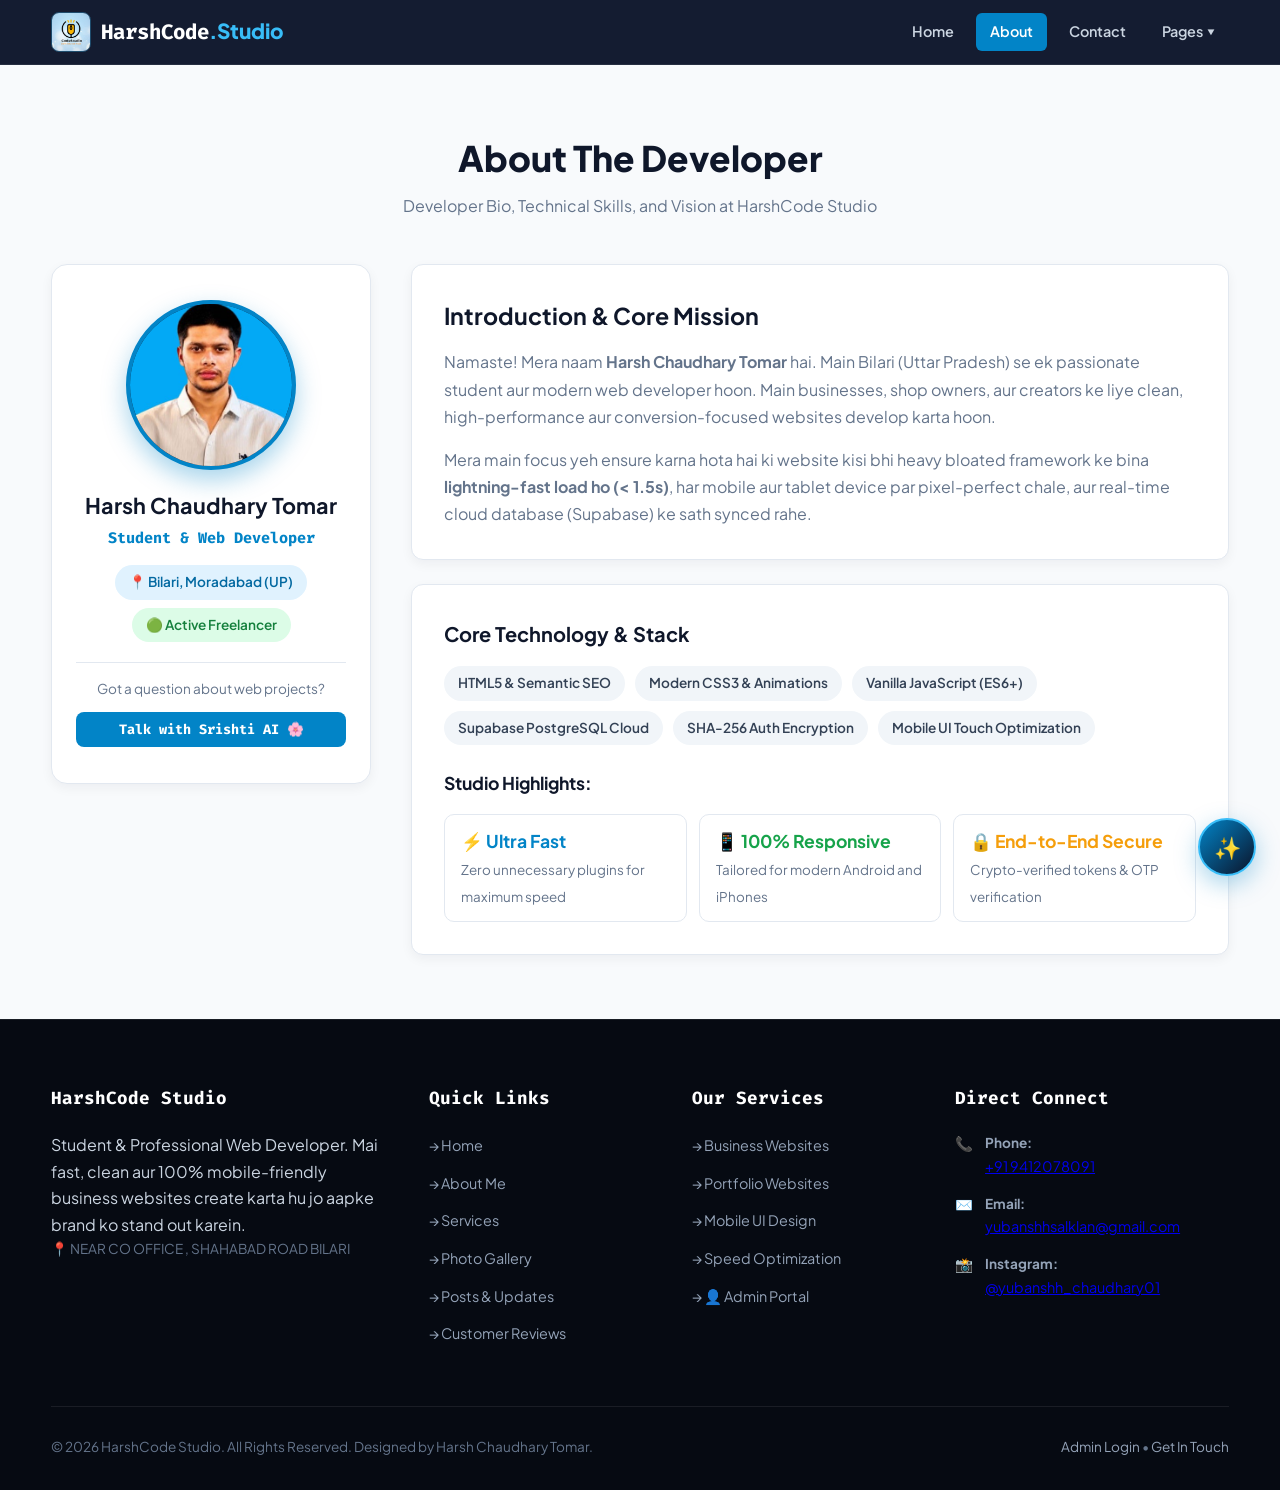
==== commit 513c541b: "Update about.html" ====
--- a/about.html
+++ b/about.html
@@ -5,6 +5,72 @@
     <meta name="viewport" content="width=device-width, initial-scale=1.0">
     <title>About Me | Harsh Chaudhary Tomar</title>
     <link rel="stylesheet" href="style.css">
+    <style>
+        .about-card-wrapper {
+            display: grid;
+            grid-template-columns: 320px 1fr;
+            gap: 2.5rem;
+            align-items: start;
+        }
+        .profile-hero-card {
+            background: var(--white);
+            padding: 2.2rem 1.5rem;
+            border-radius: 16px;
+            border: 1px solid var(--border);
+            box-shadow: var(--card-shadow);
+            text-align: center;
+        }
+        .profile-avatar-frame {
+            width: 170px;
+            height: 170px;
+            margin: 0 auto;
+            border-radius: 50%;
+            overflow: hidden;
+            border: 4px solid var(--accent);
+            box-shadow: 0 10px 25px var(--accent-glow);
+            background: #0f172a;
+            display: flex;
+            align-items: center;
+            justify-content: center;
+        }
+        .profile-avatar-frame img {
+            width: 100%;
+            height: 100%;
+            object-fit: cover;
+            display: block;
+        }
+        .profile-avatar-fallback {
+            font-size: 3.5rem;
+            color: #ffffff;
+            font-weight: 800;
+            font-family: var(--font-code);
+        }
+        .info-pill {
+            background: #f1f5f9;
+            color: #334155;
+            padding: 6px 14px;
+            border-radius: 20px;
+            font-size: 0.85rem;
+            font-weight: 600;
+            display: inline-block;
+        }
+        .spec-list {
+            list-style: none;
+            margin-top: 1rem;
+            display: grid;
+            grid-template-columns: repeat(auto-fit, minmax(200px, 1fr));
+            gap: 12px;
+        }
+        .spec-item {
+            background: var(--white);
+            border: 1px solid var(--border);
+            padding: 12px 16px;
+            border-radius: 10px;
+        }
+        @media (max-width: 850px) {
+            .about-card-wrapper { grid-template-columns: 1fr; }
+        }
+    </style>
 </head>
 <body>
 
@@ -38,47 +104,73 @@
     <section class="section">
         <div class="container">
             <div class="section-header">
-                <h2>About Me</h2>
-                <p>Know more about my journey, technical stack, and student vision.</p>
-            </div>
-
-            <div class="about-grid">
-                <div class="about-profile-card">
-                    <div class="about-img-box">
-                        <img src="images/my-profile.jpeg" alt="Harsh Chaudhary Tomar" onerror="this.src='images/my-profile.jpg'">
-                    </div>
-                    <h3 style="margin-top: 15px; font-size: 1.25rem;">Harsh Chaudhary Tomar</h3>
-                    <p style="color: var(--accent); font-weight: 600; font-size: 0.95rem;">Student & Web Developer</p>
+                <h2>About The Developer</h2>
+                <p>Developer Bio, Technical Skills, and Vision at HarshCode Studio</p>
+            </div>
+
+            <div class="about-card-wrapper">
+                
+                <!-- Left Profile Card -->
+                <div class="profile-hero-card">
+                    <div class="profile-avatar-frame">
+                        <img id="myProfileImg" src="images/my-profile.jpeg" alt="Harsh Chaudhary Tomar" onerror="handleProfileFallback(this)">
+                    </div>
+
+                    <h3 style="margin-top: 18px; font-size: 1.35rem; color: var(--text-dark);">Harsh Chaudhary Tomar</h3>
+                    <p style="color: var(--accent); font-weight: 700; font-family: var(--font-code); font-size: 0.95rem; margin-top: 2px;">Student & Web Developer</p>
                     
-                    <div style="margin-top: 12px; display: flex; justify-content: center; gap: 8px; flex-wrap: wrap;">
-                        <span style="font-size: 0.78rem; background: #f1f5f9; color: #475569; padding: 4px 10px; border-radius: 12px; font-weight: 600;">📍 Bilari (UP)</span>
-                        <span style="font-size: 0.78rem; background: #dcfce7; color: #15803d; padding: 4px 10px; border-radius: 12px; font-weight: 600;">🟢 Open to Work</span>
-                    </div>
-
-                    <div style="margin-top: 15px;">
-                        <button onclick="triggerSrishti('Direct Harsh Se Kaise Contact Karein?')" class="btn" style="font-size: 0.85rem; padding: 8px 16px; background: #0f172a; border: 1px solid #38bdf8; width: 100%;">Talk with Srishti AI ✨</button>
-                    </div>
-                </div>
-
+                    <div style="margin-top: 14px; display: flex; justify-content: center; gap: 8px; flex-wrap: wrap;">
+                        <span class="info-pill" style="background:#e0f2fe; color:#0369a1;">📍 Bilari, Moradabad (UP)</span>
+                        <span class="info-pill" style="background:#dcfce7; color:#15803d;">🟢 Active Freelancer</span>
+                    </div>
+
+                    <div style="margin-top: 20px; border-top: 1px solid var(--border); padding-top: 15px;">
+                        <p style="font-size: 0.85rem; color: var(--text-muted); margin-bottom: 12px;">Got a question about web projects?</p>
+                        <button onclick="triggerSrishti('Direct Harsh Se Kaise Contact Karein?')" class="btn" style="width: 100%; font-size: 0.85rem; padding: 9px;">Talk with Srishti AI 🌸</button>
+                    </div>
+                </div>
+
+                <!-- Right Detailed Info Content -->
                 <div>
-                    <h3 style="font-size: 1.8rem; margin-bottom: 1rem;">Introduction & Mission</h3>
-                    <p style="color: var(--text-muted); margin-bottom: 1rem;">
-                        Hello! Mera naam <strong>Harsh Chaudhary Tomar</strong> hai. Mai ek dedicated student hu aur coding & web technology me deep interest rakhta hu. Mai modern business requirements ke according custom websites aur landing pages design karta hu.
-                    </p>
-                    <p style="color: var(--text-muted); margin-bottom: 1.5rem;">
-                        Mera goal simple hai: clean code, fast loading time, aur attractive responsive layouts create karna taaki clients ka kaam automated aur digital ban sake.
-                    </p>
-
-                    <h4>Key Skills & Technology:</h4>
-                    <div style="display: flex; gap: 10px; flex-wrap: wrap; margin-top: 12px;">
-                        <span style="background: #e2e8f0; padding: 6px 14px; border-radius: 20px; font-size: 0.9rem; font-weight: 600;">HTML5 / CSS3</span>
-                        <span style="background: #e2e8f0; padding: 6px 14px; border-radius: 20px; font-size: 0.9rem; font-weight: 600;">JavaScript</span>
-                        <span style="background: #e0f2fe; color: #0369a1; padding: 6px 14px; border-radius: 20px; font-size: 0.9rem; font-weight: 600;">Supabase Cloud DB</span>
-                        <span style="background: #e2e8f0; padding: 6px 14px; border-radius: 20px; font-size: 0.9rem; font-weight: 600;">SHA-256 Auth</span>
-                        <span style="background: #e2e8f0; padding: 6px 14px; border-radius: 20px; font-size: 0.9rem; font-weight: 600;">Responsive UI Design</span>
-                        <span style="background: #e2e8f0; padding: 6px 14px; border-radius: 20px; font-size: 0.9rem; font-weight: 600;">Website Optimization</span>
-                    </div>
-                </div>
+                    <div class="card" style="margin-bottom: 1.5rem;">
+                        <h3 style="font-size: 1.45rem; color: var(--text-dark); margin-bottom: 0.8rem;">Introduction & Core Mission</h3>
+                        <p style="color: var(--text-muted); line-height: 1.7; margin-bottom: 1rem;">
+                            Namaste! Mera naam <strong>Harsh Chaudhary Tomar</strong> hai. Main Bilari (Uttar Pradesh) se ek passionate student aur modern web developer hoon. Main businesses, shop owners, aur creators ke liye clean, high-performance aur conversion-focused websites develop karta hoon.
+                        </p>
+                        <p style="color: var(--text-muted); line-height: 1.7;">
+                            Mera main focus yeh ensure karna hota hai ki website kisi bhi heavy bloated framework ke bina <strong>lightning-fast load ho (&lt; 1.5s)</strong>, har mobile aur tablet device par pixel-perfect chale, aur real-time cloud database (Supabase) ke sath synced rahe.
+                        </p>
+                    </div>
+
+                    <div class="card">
+                        <h3 style="font-size: 1.25rem; margin-bottom: 1rem;">Core Technology & Stack</h3>
+                        <div style="display: flex; gap: 10px; flex-wrap: wrap; margin-bottom: 1.5rem;">
+                            <span class="info-pill">HTML5 & Semantic SEO</span>
+                            <span class="info-pill">Modern CSS3 & Animations</span>
+                            <span class="info-pill">Vanilla JavaScript (ES6+)</span>
+                            <span class="info-pill">Supabase PostgreSQL Cloud</span>
+                            <span class="info-pill">SHA-256 Auth Encryption</span>
+                            <span class="info-pill">Mobile UI Touch Optimization</span>
+                        </div>
+
+                        <h4 style="font-size: 1.1rem; margin-bottom: 0.8rem;">Studio Highlights:</h4>
+                        <div class="spec-list">
+                            <div class="spec-item">
+                                <strong style="color:var(--accent); display:block; font-size:1.1rem;">⚡ Ultra Fast</strong>
+                                <span style="font-size:0.84rem; color:var(--text-muted);">Zero unnecessary plugins for maximum speed</span>
+                            </div>
+                            <div class="spec-item">
+                                <strong style="color:#16a34a; display:block; font-size:1.1rem;">📱 100% Responsive</strong>
+                                <span style="font-size:0.84rem; color:var(--text-muted);">Tailored for modern Android and iPhones</span>
+                            </div>
+                            <div class="spec-item">
+                                <strong style="color:#f59e0b; display:block; font-size:1.1rem;">🔒 End-to-End Secure</strong>
+                                <span style="font-size:0.84rem; color:var(--text-muted);">Crypto-verified tokens & OTP verification</span>
+                            </div>
+                        </div>
+                    </div>
+                </div>
+
             </div>
         </div>
     </section>
@@ -135,6 +227,7 @@
     </div>
 </footer>
 
+<!-- Srishti Assistant Widget -->
 <div id="srishti-chatbot-widget">
     <button id="srishti-chat-toggle" aria-label="Open Srishti Assistant"><span id="srishti-toggle-icon">✨</span></button>
     <div id="srishti-chat-window">
@@ -144,7 +237,7 @@
         </div>
         <div class="srishti-chat-body" id="srishtiChatBody">
             <div class="srishti-msg bot-msg">
-                Hello! MERA NAAM SRISHTI HAI. Main HarshCode Studio ki AI assistant hoon. Website development, pricing, timelines ya Harsh Chaudhary Tomar ke baare me kuch bhi poochein!
+                Hello! MERA NAAM SRISHTI HAI. Main HarshCode Studio ki AI assistant hoon. Harsh Chaudhary Tomar ya hamari web services ke baare me kuch bhi poochein!
             </div>
             <div class="srishti-quick-chips">
                 <button onclick="triggerSrishti('Website Banwane Ka Cost?')">💰 Cost</button>
@@ -169,12 +262,19 @@
         document.getElementById("pagesDropdown").classList.remove("active");
     });
 
+    function handleProfileFallback(img) {
+        img.onerror = null;
+        img.src = 'images/my-profile.jpg';
+        img.onerror = function() {
+            this.parentElement.innerHTML = '<div class="profile-avatar-fallback">HC</div>';
+        };
+    }
+
     const srishtiKB = [
         { k: ["cost", "price", "kitne", "paisa", "rate", "fees"], r: "Website pricing estimate:<br>• <strong>Landing Page / Portfolio:</strong> ₹2,500 – ₹5,000<br>• <strong>Business Multi-Page Website:</strong> ₹6,000 – ₹12,000<br>• <strong>Custom Cloud Web App:</strong> ₹12,000+.<br>Direct enquiry ke liye Contact page visit karein!" },
         { k: ["tech", "stack", "technology", "code", "database", "supabase"], r: "HarshCode Studio modern stack use karta hai:<br>• <strong>Frontend:</strong> HTML5, CSS3, Modern JavaScript (ES6+), Tailwind CSS.<br>• <strong>Database:</strong> Supabase (Real-Time Cloud PostgreSQL), IndexedDB.<br>• <strong>Security:</strong> SHA-256 Cryptographic Auth." },
         { k: ["time", "kitne din", "duration", "timeline", "kab tak"], r: "Standard project timeline:<br>• <strong>Single Page / Portfolio:</strong> 24 se 48 ghante.<br>• <strong>Full Business Website:</strong> 3 se 5 din.<br>• <strong>Custom Web App:</strong> 7 se 10 din." },
-        { k: ["contact", "harsh", "number", "call", "whatsapp", "phone"], r: "Direct Harsh Chaudhary Tomar se judne ke liye:<br>• <strong>Call / WhatsApp:</strong> +91 94120 78091<br>• <strong>Instagram:</strong> @yubanshh_chaudhary01<br>• <strong>Email:</strong> yubanshhsalklan@gmail.com<br>• <strong>Address:</strong> NEAR CO OFFICE , SHAHABAD ROAD BILARI" },
-        { k: ["mobile", "responsive", "phone", "tablet"], r: "Haan! HarshCode Studio ki banayi gayi har website 100% mobile-friendly aur responsive hoti hai jo har phone aur screen par smooth chalti hai." }
+        { k: ["contact", "harsh", "number", "call", "whatsapp", "phone", "address"], r: "Direct Details:<br>• <strong>Call / WhatsApp:</strong> +91 94120 78091<br>• <strong>Address:</strong> NEAR CO OFFICE , SHAHABAD ROAD BILARI<br>• <strong>Email:</strong> yubanshhsalklan@gmail.com" }
     ];
 
     const toggleBtn = document.getElementById("srishti-chat-toggle");
@@ -204,7 +304,7 @@
             if (item.k.some(key => lower.includes(key))) { answer = item.r; break; }
         }
         setTimeout(() => {
-            addMessage(answer || "Yeh badhiya sawaal hai! Is requirement ke liye aap direct Harsh se <strong>+91 94120 78091</strong> par call/WhatsApp karein ya <a href='contact.html' style='color:#0284c7; font-weight:bold;'>Contact Page</a> dekhein.", "bot");
+            addMessage(answer || "Yeh badhiya sawaal hai! Direct Harsh se judne ke liye <strong>+91 94120 78091</strong> par call/WhatsApp karein.", "bot");
         }, 300);
     }
 
--- a/style.css
+++ b/style.css
@@ -1,7 +1,6 @@
 /* Import Modern Developer Typography */
 @import url('https://fonts.googleapis.com/css2?family=Fira+Code:wght@400;500;600;700&family=Plus+Jakarta+Sans:wght@400;500;600;700;800&display=swap');
 
-/* --- Root Variables & Theme System --- */
 :root {
     --primary: #0b1329;
     --primary-light: #16203c;
@@ -19,7 +18,6 @@
     --font-code: 'Fira Code', monospace;
 }
 
-/* Admin / Dark Mode Tokens */
 body.dark-mode {
     --bg-light: #060a12;
     --white: #0f172a;
@@ -50,7 +48,6 @@
     display: flex;
     flex-direction: column;
     min-height: 100vh;
-    transition: background-color 0.25s ease, color 0.25s ease;
 }
 
 .container {
@@ -59,11 +56,11 @@
     margin: auto;
 }
 
-/* --- Header & Mobile-Optimized Nav --- */
+/* Header & Dropdown Navigation */
 header {
-    background: rgba(11, 19, 41, 0.95);
-    backdrop-filter: blur(10px);
-    -webkit-backdrop-filter: blur(10px);
+    background: rgba(11, 19, 41, 0.96);
+    backdrop-filter: blur(12px);
+    -webkit-backdrop-filter: blur(12px);
     padding: 0.75rem 0;
     position: sticky;
     top: 0;
@@ -82,14 +79,14 @@
 .logo-container {
     display: flex;
     align-items: center;
-    gap: 12px;
+    gap: 10px;
     text-decoration: none;
     flex-shrink: 0;
 }
 
 .brand-logo {
-    height: 42px;
-    width: 42px;
+    height: 40px;
+    width: 40px;
     object-fit: cover;
     border-radius: 8px;
     border: 1px solid rgba(56, 189, 248, 0.3);
@@ -97,45 +94,84 @@
 
 .brand-name {
     color: #ffffff;
-    font-size: 1.35rem;
+    font-size: 1.3rem;
     font-weight: 800;
-    letter-spacing: -0.3px;
     font-family: var(--font-code);
 }
 
-.brand-name span {
-    color: #38bdf8;
-}
+.brand-name span { color: #38bdf8; }
 
 .nav-links {
     display: flex;
     list-style: none;
-    gap: 0.4rem;
-    align-items: center;
-}
-
-.nav-links a {
+    gap: 0.5rem;
+    align-items: center;
+}
+
+.nav-links a, .dropdown-btn {
     color: #cbd5e1;
     text-decoration: none;
     font-weight: 600;
     font-size: 0.9rem;
     transition: all 0.2s ease;
-    padding: 6px 12px;
+    padding: 7px 14px;
     border-radius: 6px;
     white-space: nowrap;
     display: inline-flex;
     align-items: center;
     gap: 5px;
+    background: transparent;
+    border: none;
+    cursor: pointer;
 }
 
 .nav-links a:hover,
-.nav-links a.active {
+.nav-links a.active,
+.dropdown-btn:hover {
     color: #ffffff;
     background: var(--accent);
-    box-shadow: 0 2px 10px var(--accent-glow);
-}
-
-/* --- Buttons --- */
+}
+
+.nav-dropdown {
+    position: relative;
+    display: inline-block;
+}
+
+.dropdown-content {
+    display: none;
+    position: absolute;
+    top: 100%;
+    right: 0;
+    background: #0f172a;
+    min-width: 180px;
+    box-shadow: 0 10px 25px rgba(0,0,0,0.3);
+    border-radius: 8px;
+    border: 1px solid rgba(255,255,255,0.1);
+    z-index: 1001;
+    overflow: hidden;
+    padding: 6px 0;
+}
+
+.dropdown-content a {
+    color: #cbd5e1;
+    padding: 9px 16px;
+    text-decoration: none;
+    display: block;
+    font-size: 0.88rem;
+    border-radius: 0;
+}
+
+.dropdown-content a:hover {
+    background: var(--accent);
+    color: #ffffff;
+}
+
+.nav-dropdown:hover .dropdown-content,
+.nav-dropdown.active .dropdown-content {
+    display: block;
+}
+
+/* Buttons */
 .btn {
     display: inline-block;
     padding: 0.75rem 1.5rem;
@@ -182,116 +218,57 @@
     font-family: var(--font-code);
 }
 
-/* --- Sections --- */
-.section {
-    padding: 4rem 0;
-    width: 100%;
-}
-
-.section-bg {
-    background: var(--white);
-}
-
-.section-header {
-    text-align: center;
-    margin-bottom: 2.8rem;
-}
-
-.section-header h2 {
-    font-size: 2.2rem;
-    color: var(--text-dark);
-    font-weight: 800;
-    letter-spacing: -0.5px;
-}
-
-.section-header p {
-    color: var(--text-muted);
-    font-size: 1rem;
-    margin-top: 6px;
-}
-
-.grid {
-    display: grid;
-    grid-template-columns: repeat(auto-fit, minmax(280px, 1fr));
-    gap: 1.8rem;
-}
-
+/* Sections */
+.section { padding: 4rem 0; width: 100%; }
+.section-bg { background: var(--white); }
+.section-header { text-align: center; margin-bottom: 2.8rem; }
+.section-header h2 { font-size: 2.2rem; color: var(--text-dark); font-weight: 800; }
+.section-header p { color: var(--text-muted); font-size: 1rem; margin-top: 6px; }
+
+.grid { display: grid; grid-template-columns: repeat(auto-fit, minmax(280px, 1fr)); gap: 1.8rem; }
 .card {
     background: var(--white);
     padding: 2rem;
     border-radius: 12px;
     border: 1px solid var(--border);
     box-shadow: var(--card-shadow);
-    transition: transform 0.25s ease, box-shadow 0.25s ease;
-}
-
-.card:hover {
-    transform: translateY(-4px);
-    box-shadow: 0 14px 28px rgba(0, 0, 0, 0.08);
-}
-
-/* --- Profile Styling --- */
-.about-grid {
-    display: grid;
-    grid-template-columns: 320px 1fr;
-    gap: 2.5rem;
-    align-items: start;
-}
-
-.about-profile-card {
-    background: var(--white);
-    padding: 2rem 1.5rem;
-    border-radius: 14px;
-    border: 1px solid var(--border);
-    box-shadow: var(--card-shadow);
-    text-align: center;
-}
-
-.about-img-box {
-    width: 170px !important;
-    height: 170px !important;
-    margin: 0 auto !important;
-    border-radius: 50% !important;
-    overflow: hidden !important;
-    border: 4px solid var(--accent) !important;
-    box-shadow: 0 10px 25px var(--accent-glow) !important;
-}
-
-.about-img-box img {
-    width: 100% !important;
-    height: 100% !important;
-    object-fit: cover !important;
-}
-
-/* --- Hero Banner --- */
+    transition: transform 0.25s ease;
+}
+.card:hover { transform: translateY(-4px); }
+
+/* Hero */
 .hero {
     background: radial-gradient(circle at top right, #1e293b, #0b1329);
     color: #ffffff;
     padding: 5.5rem 0;
     text-align: center;
-    position: relative;
     border-bottom: 1px solid rgba(255, 255, 255, 0.05);
 }
-
-.hero h1 {
-    font-size: 3.1rem;
-    font-weight: 800;
-    margin-bottom: 1rem;
-    letter-spacing: -0.8px;
-}
-
-.hero h1 span {
-    color: #38bdf8;
-}
-
-.hero p {
-    font-size: 1.15rem;
-    color: #94a3b8;
-    max-width: 720px;
-    margin: 0 auto 2rem auto;
-}
-
-/* --- Stats Bar --- */
+.hero h1 { font-size: 3.1rem; font-weight: 800; margin-bottom: 1rem; }
+.hero h1 span { color: #38bdf8; }
+.hero p { font-size: 1.15rem; color: #94a3b8; max-width: 720px; margin: 0 auto 2rem auto; }
+
+/* Pure Borderless Auto-Play Video Frame */
+.direct-video-frame {
+    margin: 2.5rem auto 0 auto;
+    max-width: 820px;
+    width: 100%;
+    border-radius: 16px;
+    overflow: hidden;
+    background: #000000;
+    border: 2px solid rgba(56, 189, 248, 0.4);
+    box-shadow: 0 15px 40px rgba(2, 132, 199, 0.35);
+}
+
+.direct-video-frame video {
+    width: 100%;
+    height: auto;
+    max-height: 480px;
+    display: block;
+    object-fit: cover;
+}
+
+/* Stats Bar */
 .stats-bar {
     display: grid;
     grid-template-columns: repeat(auto-fit, minmax(180px, 1fr));
@@ -304,486 +281,133 @@
     border: 1px solid var(--border);
     text-align: center;
 }
-
-.stat-item h3 {
-    font-size: 2rem;
-    color: var(--accent);
-    font-weight: 800;
-    font-family: var(--font-code);
-}
-
-.stat-item p {
-    color: var(--text-muted);
-    font-weight: 600;
-    font-size: 0.88rem;
-}
-
-/* --- Gallery & Reviews --- */
-.gallery-grid {
-    display: grid;
-    grid-template-columns: repeat(auto-fit, minmax(280px, 1fr));
-    gap: 1.5rem;
-}
-
-.gallery-card {
-    background: var(--white);
-    border-radius: 12px;
-    overflow: hidden;
-    border: 1px solid var(--border);
-    box-shadow: var(--card-shadow);
-    transition: transform 0.3s;
-}
-
-.gallery-card:hover {
-    transform: translateY(-4px);
-}
-
-.gallery-img-wrapper {
-    width: 100%;
-    height: 250px;
-    background: #0f172a;
-    display: flex;
-    align-items: center;
-    justify-content: center;
-}
-
-.gallery-img-wrapper img {
-    width: 100%;
-    height: 100%;
-    object-fit: cover;
-}
-
-.review-card {
-    background: var(--white);
-    padding: 1.8rem;
-    border-radius: 12px;
-    border: 1px solid var(--border);
-    box-shadow: var(--card-shadow);
-}
-
-.stars {
-    color: var(--star);
-    font-size: 1.1rem;
-    margin-bottom: 0.8rem;
-}
-
-.client-info {
-    display: flex;
-    align-items: center;
-    gap: 12px;
-}
-
-.client-avatar {
-    width: 44px;
-    height: 44px;
-    background: var(--accent);
-    color: #ffffff;
-    border-radius: 50%;
-    display: flex;
-    align-items: center;
-    justify-content: center;
-    font-weight: 700;
-    font-family: var(--font-code);
-}
-
-/* --- Contact & Forms --- */
-.contact-layout {
-    display: grid;
-    grid-template-columns: 1fr 1.3fr;
-    gap: 2.2rem;
-}
-
-.contact-card-box {
-    background: var(--white);
-    padding: 2rem;
-    border-radius: 12px;
-    border: 1px solid var(--border);
-    box-shadow: var(--card-shadow);
-}
-
-.contact-links-list {
-    list-style: none;
-    margin-top: 1.5rem;
-}
-
-.contact-links-list li {
-    margin-bottom: 1.2rem;
-    display: flex;
-    align-items: flex-start;
-    gap: 12px;
-}
-
-.contact-links-list a {
-    color: var(--accent);
-    text-decoration: none;
-    font-weight: 600;
-}
-
-.form-group {
-    margin-bottom: 1.1rem;
-}
-
-.form-group label {
-    display: block;
-    margin-bottom: 0.4rem;
-    font-weight: 600;
-    font-size: 0.88rem;
-    color: var(--text-dark);
-}
-
-.form-group input,
-.form-group textarea,
-.form-group select {
-    width: 100%;
-    padding: 0.8rem 1rem;
-    border: 1px solid var(--border);
-    border-radius: 8px;
-    font-size: 0.95rem;
-    outline: none;
-    background: var(--bg-light);
-    color: var(--text-dark);
-    transition: border-color 0.2s;
-}
-
-.form-group input:focus,
-.form-group textarea:focus,
-.form-group select:focus {
-    border-color: var(--accent);
-    background: var(--white);
-}
-
-.status-msg {
-    display: none;
-    margin-top: 15px;
-    padding: 12px;
-    border-radius: 8px;
-    font-size: 0.95rem;
-    font-weight: 700;
-    text-align: center;
-}
-
-/* --- Posts Feed --- */
+.stat-item h3 { font-size: 2rem; color: var(--accent); font-weight: 800; font-family: var(--font-code); }
+.stat-item p { color: var(--text-muted); font-weight: 600; font-size: 0.88rem; }
+
+/* Form Controls */
+.form-group { margin-bottom: 1.1rem; }
+.form-group label { display: block; margin-bottom: 0.4rem; font-weight: 600; font-size: 0.88rem; }
+.form-group input, .form-group textarea, .form-group select {
+    width: 100%; padding: 0.8rem 1rem; border: 1px solid var(--border);
+    border-radius: 8px; font-size: 0.95rem; outline: none; background: var(--bg-light); color: var(--text-dark);
+}
+.form-group input:focus, .form-group textarea:focus, .form-group select:focus {
+    border-color: var(--accent); background: var(--white);
+}
+
+/* Posts Feed */
 .post-card {
     background: var(--white);
     border-radius: 12px;
     border: 1px solid var(--border);
     padding: 1.6rem;
+    margin-bottom: 1.5rem;
     box-shadow: var(--card-shadow);
-    margin-bottom: 1.5rem;
-}
-
-.post-header {
-    display: flex;
-    justify-content: space-between;
-    align-items: center;
-    margin-bottom: 0.8rem;
-}
-
-.post-tag {
-    background: rgba(2, 132, 199, 0.12);
-    color: var(--accent);
-    font-size: 0.78rem;
-    font-weight: 700;
-    padding: 4px 10px;
+}
+.post-header { display: flex; justify-content: space-between; align-items: center; margin-bottom: 0.8rem; }
+.post-tag { background: rgba(2, 132, 199, 0.12); color: var(--accent); font-size: 0.78rem; font-weight: 700; padding: 4px 10px; border-radius: 12px; font-family: var(--font-code); }
+.post-img-wrapper { width: 100%; margin: 1rem 0; background: #0b1329; border-radius: 8px; overflow: hidden; display: flex; justify-content: center; }
+.post-img { width: 100%; max-height: 500px; object-fit: contain; }
+
+/* Footer */
+footer { margin-top: auto; background: #060a12; color: #cbd5e1; padding: 4rem 0 2rem 0; border-top: 1px solid rgba(255, 255, 255, 0.08); }
+.footer-grid { display: grid; grid-template-columns: 1.5fr 1fr 1fr 1.2fr; gap: 2.2rem; margin-bottom: 3rem; }
+.footer-col h4 { color: #ffffff; font-size: 1.1rem; font-weight: 700; margin-bottom: 1.2rem; font-family: var(--font-code); }
+.footer-col ul { list-style: none; }
+.footer-col ul li { margin-bottom: 0.7rem; }
+.footer-col ul li a { color: #94a3b8 !important; text-decoration: none; font-size: 0.9rem; }
+.footer-col ul li a:hover { color: #38bdf8 !important; }
+.footer-contact-item { display: flex; gap: 12px; margin-bottom: 0.9rem; font-size: 0.9rem; }
+.footer-bottom { border-top: 1px solid rgba(255, 255, 255, 0.08); padding-top: 1.8rem; display: flex; justify-content: space-between; flex-wrap: wrap; gap: 1rem; font-size: 0.85rem; color: #64748b; }
+.footer-bottom a { color: #94a3b8 !important; text-decoration: none; }
+
+/* Srishti Assistant Global UI Widget */
+#srishti-chatbot-widget { position: fixed !important; bottom: 24px !important; right: 24px !important; z-index: 999999 !important; }
+#srishti-chat-toggle {
+    width: 58px; height: 58px; border-radius: 50%;
+    background: linear-gradient(135deg, #0284c7, #0b1329); color: #ffffff;
+    border: 2px solid #38bdf8; cursor: pointer; box-shadow: 0 8px 24px var(--accent-glow);
+    font-size: 22px; display: flex; align-items: center; justify-content: center;
+    transition: transform 0.2s ease; outline: none;
+}
+#srishti-chat-toggle:hover { transform: scale(1.08); }
+#srishti-chat-window {
+    display: none; position: fixed !important; bottom: 92px !important; right: 24px !important;
+    width: 350px; max-width: calc(100vw - 36px); height: 500px; max-height: 80vh;
+    background: #ffffff; border-radius: 16px; border: 1px solid var(--border);
+    box-shadow: 0 20px 40px rgba(0, 0, 0, 0.25); flex-direction: column; overflow: hidden; z-index: 999999 !important;
+}
+.srishti-chat-header { background: #0b1329; color: #ffffff; padding: 12px 16px; display: flex; align-items: center; gap: 10px; border-bottom: 2px solid var(--accent); }
+.srishti-avatar { width: 36px; height: 36px; border-radius: 50%; background: #1e293b; display: flex; align-items: center; justify-content: center; font-size: 18px; border: 1px solid #38bdf8; }
+.srishti-chat-body { flex: 1; padding: 12px; overflow-y: auto; background: #f8fafc; display: flex; flex-direction: column; gap: 8px; }
+.srishti-msg { max-width: 85%; padding: 9px 13px; font-size: 0.86rem; line-height: 1.45; border-radius: 12px; word-break: break-word; }
+.bot-msg { background: #ffffff; color: #0f172a; align-self: flex-start; border: 1px solid #e2e8f0; }
+.user-msg { background: var(--accent); color: #ffffff; align-self: flex-end; }
+.srishti-quick-chips { display: flex; flex-wrap: wrap; gap: 5px; margin-top: 6px; }
+.srishti-quick-chips button { background: #e0f2fe; color: #0369a1; border: 1px solid #bae6fd; padding: 5px 10px; border-radius: 20px; font-size: 0.75rem; font-weight: 600; cursor: pointer; font-family: var(--font-code); }
+.srishti-chat-footer { display: flex; padding: 10px; background: #ffffff; border-top: 1px solid #e2e8f0; gap: 8px; }
+#srishtiInput { flex: 1; padding: 8px 12px; border: 1px solid #cbd5e1; border-radius: 20px; font-size: 0.86rem; outline: none; }
+#srishtiSendBtn { width: 36px; height: 36px; background: var(--accent); color: #ffffff; border: none; border-radius: 50%; cursor: pointer; }
+
+/* Fullscreen Cyber Matrix Access Denied Overlay */
+#accessDeniedOverlay {
+    display: none;
+    position: fixed;
+    top: 0; 
+    left: 0;
+    width: 100vw; 
+    height: 100vh;
+    background: #000000;
+    z-index: 99999999;
+    flex-direction: column;
+    justify-content: center;
+    align-items: center;
+    text-align: center;
+    padding: 20px;
+    font-family: var(--font-code);
+    overflow: hidden;
+}
+
+#matrixCanvas {
+    position: absolute;
+    top: 0;
+    left: 0;
+    width: 100%;
+    height: 100%;
+    z-index: 1;
+    opacity: 0.85;
+}
+
+.denied-content {
+    position: relative;
+    z-index: 2;
+    background: rgba(10, 0, 0, 0.88);
+    border: 2px solid #ef4444;
+    box-shadow: 0 0 50px rgba(239, 68, 68, 0.7), inset 0 0 20px rgba(239, 68, 68, 0.4);
+    padding: 2.5rem;
     border-radius: 12px;
-    font-family: var(--font-code);
-}
-
-.post-img-wrapper {
-    width: 100%;
-    margin: 1rem 0;
-    background: #0b1329;
-    border-radius: 8px;
-    overflow: hidden;
-    display: flex;
-    justify-content: center;
-    align-items: center;
-}
-
-.post-img {
-    width: 100%;
-    max-height: 500px;
-    object-fit: contain;
-}
-
-/* --- Footer --- */
-footer {
-    margin-top: auto;
-    background: #060a12;
-    color: #cbd5e1;
-    padding: 4rem 0 2rem 0;
-    border-top: 1px solid rgba(255, 255, 255, 0.08);
-}
-
-.footer-grid {
-    display: grid;
-    grid-template-columns: 1.5fr 1fr 1fr 1.2fr;
-    gap: 2.2rem;
-    margin-bottom: 3rem;
-}
-
-.footer-col h4 {
-    color: #ffffff;
-    font-size: 1.1rem;
-    font-weight: 700;
-    margin-bottom: 1.2rem;
-    font-family: var(--font-code);
-}
-
-.footer-col ul {
-    list-style: none;
-}
-
-.footer-col ul li {
-    margin-bottom: 0.7rem;
-}
-
-.footer-col ul li a {
-    color: #94a3b8 !important;
-    text-decoration: none;
-    font-size: 0.9rem;
-    transition: 0.2s;
-}
-
-.footer-col ul li a:hover {
-    color: #38bdf8 !important;
-    transform: translateX(4px);
-}
-
-.footer-contact-item {
-    display: flex;
-    gap: 12px;
-    margin-bottom: 0.9rem;
-    font-size: 0.9rem;
-}
-
-.footer-contact-item a {
-    color: #ffffff !important;
-    text-decoration: none;
-}
-
-.footer-bottom {
-    border-top: 1px solid rgba(255, 255, 255, 0.08);
-    padding-top: 1.8rem;
-    display: flex;
-    justify-content: space-between;
-    align-items: center;
-    flex-wrap: wrap;
-    gap: 1rem;
-    font-size: 0.85rem;
-    color: #64748b;
-}
-
-.footer-bottom a {
-    color: #94a3b8 !important;
-    text-decoration: none;
-}
-
-/* --- Srishti Assistant Global UI Widget --- */
-#srishti-chatbot-widget {
-    position: fixed !important;
-    bottom: 24px !important;
-    right: 24px !important;
-    z-index: 999999 !important;
-    font-family: var(--font-main) !important;
-}
-
-#srishti-chat-toggle {
-    width: 58px;
-    height: 58px;
-    border-radius: 50%;
-    background: linear-gradient(135deg, #0284c7, #0b1329);
-    color: #ffffff;
-    border: 2px solid #38bdf8;
-    cursor: pointer;
-    box-shadow: 0 8px 24px var(--accent-glow);
-    font-size: 22px;
-    display: flex;
-    align-items: center;
-    justify-content: center;
-    transition: transform 0.2s ease;
-    outline: none;
-}
-
-#srishti-chat-toggle:hover {
-    transform: scale(1.08);
-}
-
-#srishti-chat-window {
-    display: none;
-    position: fixed !important;
-    bottom: 92px !important;
-    right: 24px !important;
-    width: 350px;
-    max-width: calc(100vw - 36px);
-    height: 500px;
-    max-height: 80vh;
-    background: #ffffff;
-    border-radius: 16px;
-    border: 1px solid var(--border);
-    box-shadow: 0 20px 40px rgba(0, 0, 0, 0.25);
-    flex-direction: column;
-    overflow: hidden;
-    z-index: 999999 !important;
-}
-
-.srishti-chat-header {
-    background: #0b1329;
-    color: #ffffff;
-    padding: 12px 16px;
-    display: flex;
-    align-items: center;
-    gap: 10px;
-    border-bottom: 2px solid var(--accent);
-}
-
-.srishti-avatar {
-    width: 36px;
-    height: 36px;
-    border-radius: 50%;
-    background: #1e293b;
-    display: flex;
-    align-items: center;
-    justify-content: center;
-    font-size: 18px;
-    border: 1px solid #38bdf8;
-}
-
-.srishti-chat-body {
-    flex: 1;
-    padding: 12px;
-    overflow-y: auto;
-    background: #f8fafc;
-    display: flex;
-    flex-direction: column;
-    gap: 8px;
-}
-
-.srishti-msg {
-    max-width: 85%;
-    padding: 9px 13px;
-    font-size: 0.86rem;
-    line-height: 1.45;
-    border-radius: 12px;
-    word-break: break-word;
-}
-
-.bot-msg {
-    background: #ffffff;
-    color: #0f172a;
-    align-self: flex-start;
-    border: 1px solid #e2e8f0;
-}
-
-.user-msg {
-    background: var(--accent);
-    color: #ffffff;
-    align-self: flex-end;
-}
-
-.srishti-quick-chips {
-    display: flex;
-    flex-wrap: wrap;
-    gap: 5px;
-    margin-top: 6px;
-}
-
-.srishti-quick-chips button {
-    background: #e0f2fe;
-    color: #0369a1;
-    border: 1px solid #bae6fd;
-    padding: 5px 10px;
-    border-radius: 20px;
-    font-size: 0.75rem;
-    font-weight: 600;
-    cursor: pointer;
-    font-family: var(--font-code);
-}
-
-.srishti-chat-footer {
-    display: flex;
-    padding: 10px;
-    background: #ffffff;
-    border-top: 1px solid #e2e8f0;
-    gap: 8px;
-}
-
-#srishtiInput {
-    flex: 1;
-    padding: 8px 12px;
-    border: 1px solid #cbd5e1;
-    border-radius: 20px;
-    font-size: 0.86rem;
-    outline: none;
-}
-
-#srishtiSendBtn {
-    width: 36px;
-    height: 36px;
-    background: var(--accent);
-    color: #ffffff;
-    border: none;
-    border-radius: 50%;
-    cursor: pointer;
-}
-
-/* ==========================================================
-   Mobile Nav Optimization (Scrollable Touch Strip)
-   ========================================================== */
-@media (max-width: 900px) {
-    .about-grid, .contact-layout {
-        grid-template-columns: 1fr;
-    }
-    .footer-grid {
-        grid-template-columns: repeat(2, 1fr);
-    }
+    max-width: 650px;
+    backdrop-filter: blur(8px);
+}
+
+.denied-glitch {
+    font-size: 3.2rem;
+    font-weight: 900;
+    color: #ff3333;
+    letter-spacing: 6px;
+    text-shadow: 0 0 10px #ff0000, 0 0 20px #ff0000;
+    animation: textFlicker 0.15s infinite alternate;
+}
+
+@keyframes textFlicker {
+    0% { opacity: 0.85; transform: skewX(-1deg); }
+    100% { opacity: 1; transform: skewX(1deg); }
 }
 
 @media (max-width: 768px) {
-    nav {
-        flex-direction: column;
-        align-items: stretch;
-        gap: 0.5rem;
-    }
-    .logo-container {
-        justify-content: center;
-    }
-    .nav-links {
-        width: 100%;
-        display: flex;
-        overflow-x: auto;
-        white-space: nowrap;
-        padding-bottom: 4px;
-        -webkit-overflow-scrolling: touch;
-        scrollbar-width: none;
-    }
-    .nav-links::-webkit-scrollbar {
-        display: none;
-    }
-    .nav-links a {
-        padding: 5px 10px;
-        font-size: 0.82rem;
-    }
-    .hero h1 {
-        font-size: 2.1rem;
-    }
-    .hero p {
-        font-size: 1rem;
-    }
-    .stats-bar {
-        grid-template-columns: repeat(2, 1fr);
-    }
-}
-
-@media (max-width: 580px) {
-    .stats-bar {
-        grid-template-columns: 1fr;
-    }
-    .footer-grid {
-        grid-template-columns: 1fr;
-    }
-    .footer-bottom {
-        flex-direction: column;
-        text-align: center;
-    }
-}
+    nav { flex-wrap: wrap; justify-content: space-between; }
+    .nav-links a, .dropdown-btn { padding: 6px 10px; font-size: 0.84rem; }
+    .hero h1 { font-size: 2.1rem; }
+    .stats-bar { grid-template-columns: repeat(2, 1fr); }
+    .denied-glitch { font-size: 2.2rem; }
+}
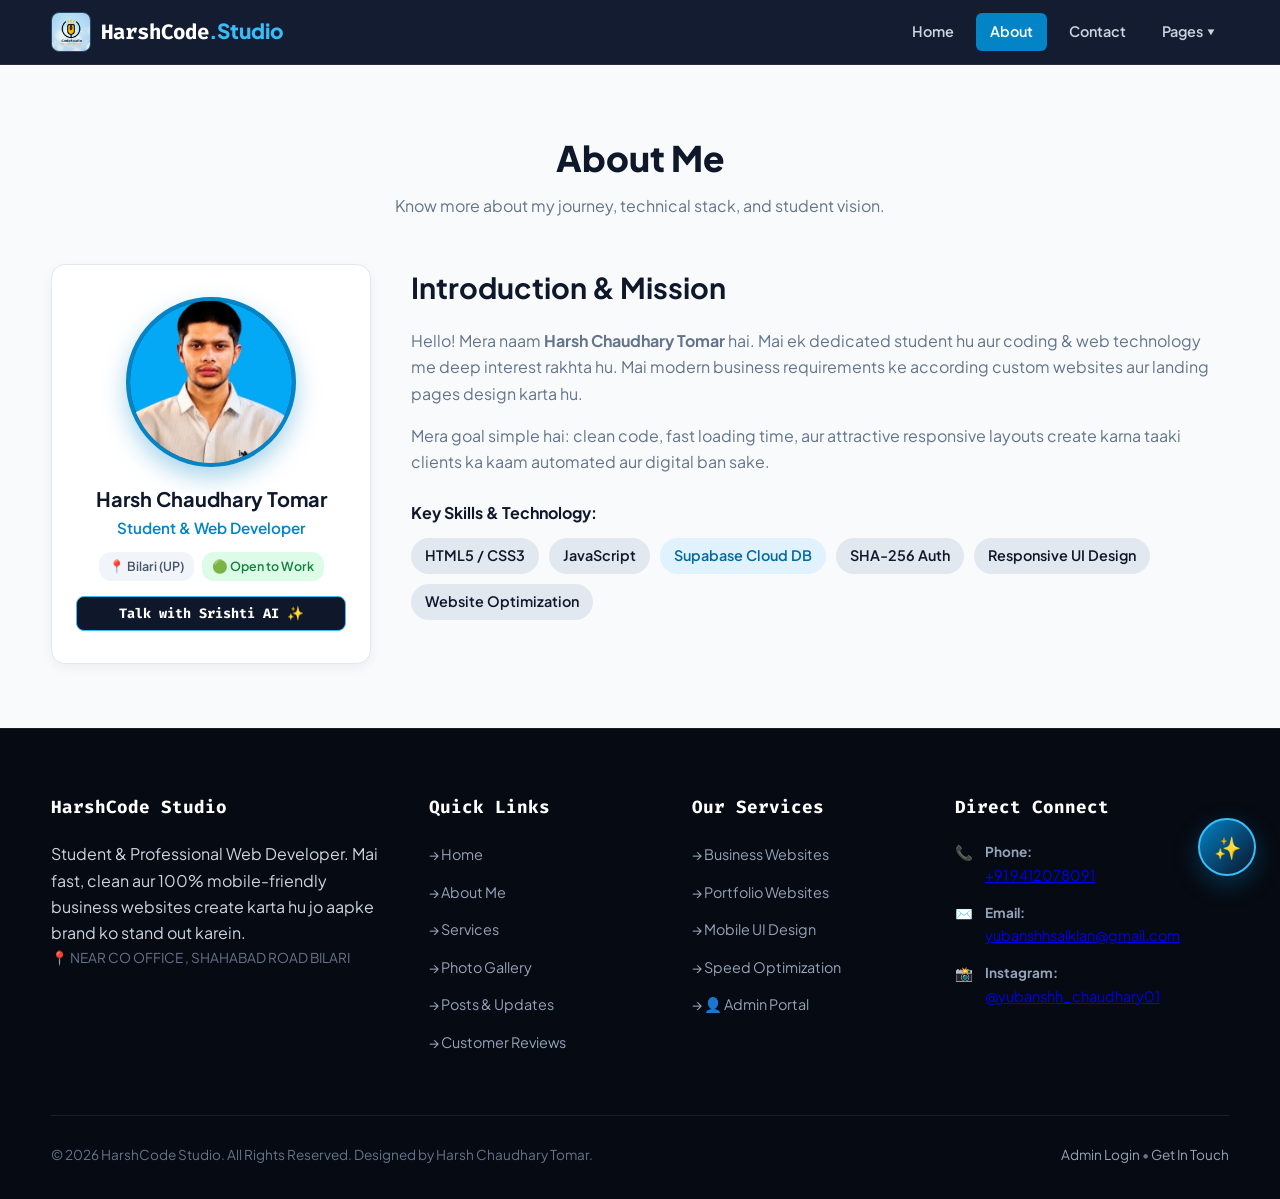
==== commit 52090bd5: "Update about.html" ====
--- a/about.html
+++ b/about.html
@@ -6,69 +6,30 @@
     <title>About Me | Harsh Chaudhary Tomar</title>
     <link rel="stylesheet" href="style.css">
     <style>
-        .about-card-wrapper {
-            display: grid;
-            grid-template-columns: 320px 1fr;
-            gap: 2.5rem;
-            align-items: start;
-        }
-        .profile-hero-card {
-            background: var(--white);
-            padding: 2.2rem 1.5rem;
-            border-radius: 16px;
-            border: 1px solid var(--border);
-            box-shadow: var(--card-shadow);
-            text-align: center;
-        }
-        .profile-avatar-frame {
-            width: 170px;
-            height: 170px;
-            margin: 0 auto;
-            border-radius: 50%;
-            overflow: hidden;
-            border: 4px solid var(--accent);
-            box-shadow: 0 10px 25px var(--accent-glow);
+        .about-img-box {
+            width: 170px !important;
+            height: 170px !important;
+            margin: 0 auto !important;
+            border-radius: 50% !important;
+            overflow: hidden !important;
+            border: 4px solid var(--accent) !important;
+            box-shadow: 0 10px 25px var(--accent-glow) !important;
             background: #0f172a;
             display: flex;
             align-items: center;
             justify-content: center;
         }
-        .profile-avatar-frame img {
-            width: 100%;
-            height: 100%;
-            object-fit: cover;
+        .about-img-box img {
+            width: 100% !important;
+            height: 100% !important;
+            object-fit: cover !important;
             display: block;
         }
-        .profile-avatar-fallback {
+        .avatar-fallback-text {
             font-size: 3.5rem;
             color: #ffffff;
             font-weight: 800;
             font-family: var(--font-code);
-        }
-        .info-pill {
-            background: #f1f5f9;
-            color: #334155;
-            padding: 6px 14px;
-            border-radius: 20px;
-            font-size: 0.85rem;
-            font-weight: 600;
-            display: inline-block;
-        }
-        .spec-list {
-            list-style: none;
-            margin-top: 1rem;
-            display: grid;
-            grid-template-columns: repeat(auto-fit, minmax(200px, 1fr));
-            gap: 12px;
-        }
-        .spec-item {
-            background: var(--white);
-            border: 1px solid var(--border);
-            padding: 12px 16px;
-            border-radius: 10px;
-        }
-        @media (max-width: 850px) {
-            .about-card-wrapper { grid-template-columns: 1fr; }
         }
     </style>
 </head>
@@ -104,73 +65,47 @@
     <section class="section">
         <div class="container">
             <div class="section-header">
-                <h2>About The Developer</h2>
-                <p>Developer Bio, Technical Skills, and Vision at HarshCode Studio</p>
-            </div>
-
-            <div class="about-card-wrapper">
-                
-                <!-- Left Profile Card -->
-                <div class="profile-hero-card">
-                    <div class="profile-avatar-frame">
-                        <img id="myProfileImg" src="images/my-profile.jpeg" alt="Harsh Chaudhary Tomar" onerror="handleProfileFallback(this)">
-                    </div>
-
-                    <h3 style="margin-top: 18px; font-size: 1.35rem; color: var(--text-dark);">Harsh Chaudhary Tomar</h3>
-                    <p style="color: var(--accent); font-weight: 700; font-family: var(--font-code); font-size: 0.95rem; margin-top: 2px;">Student & Web Developer</p>
+                <h2>About Me</h2>
+                <p>Know more about my journey, technical stack, and student vision.</p>
+            </div>
+
+            <div class="about-grid">
+                <div class="about-profile-card">
+                    <div class="about-img-box">
+                        <img src="images/my-profile.jpeg" alt="Harsh Chaudhary Tomar" onerror="handleProfileFallback(this)">
+                    </div>
+                    <h3 style="margin-top: 15px; font-size: 1.25rem;">Harsh Chaudhary Tomar</h3>
+                    <p style="color: var(--accent); font-weight: 600; font-size: 0.95rem;">Student & Web Developer</p>
                     
-                    <div style="margin-top: 14px; display: flex; justify-content: center; gap: 8px; flex-wrap: wrap;">
-                        <span class="info-pill" style="background:#e0f2fe; color:#0369a1;">📍 Bilari, Moradabad (UP)</span>
-                        <span class="info-pill" style="background:#dcfce7; color:#15803d;">🟢 Active Freelancer</span>
-                    </div>
-
-                    <div style="margin-top: 20px; border-top: 1px solid var(--border); padding-top: 15px;">
-                        <p style="font-size: 0.85rem; color: var(--text-muted); margin-bottom: 12px;">Got a question about web projects?</p>
-                        <button onclick="triggerSrishti('Direct Harsh Se Kaise Contact Karein?')" class="btn" style="width: 100%; font-size: 0.85rem; padding: 9px;">Talk with Srishti AI 🌸</button>
-                    </div>
-                </div>
-
-                <!-- Right Detailed Info Content -->
+                    <div style="margin-top: 12px; display: flex; justify-content: center; gap: 8px; flex-wrap: wrap;">
+                        <span style="font-size: 0.78rem; background: #f1f5f9; color: #475569; padding: 4px 10px; border-radius: 12px; font-weight: 600;">📍 Bilari (UP)</span>
+                        <span style="font-size: 0.78rem; background: #dcfce7; color: #15803d; padding: 4px 10px; border-radius: 12px; font-weight: 600;">🟢 Open to Work</span>
+                    </div>
+
+                    <div style="margin-top: 15px;">
+                        <button onclick="triggerSrishti('Direct Harsh Se Kaise Contact Karein?')" class="btn" style="font-size: 0.85rem; padding: 8px 16px; background: #0f172a; border: 1px solid #38bdf8; width: 100%;">Talk with Srishti AI ✨</button>
+                    </div>
+                </div>
+
                 <div>
-                    <div class="card" style="margin-bottom: 1.5rem;">
-                        <h3 style="font-size: 1.45rem; color: var(--text-dark); margin-bottom: 0.8rem;">Introduction & Core Mission</h3>
-                        <p style="color: var(--text-muted); line-height: 1.7; margin-bottom: 1rem;">
-                            Namaste! Mera naam <strong>Harsh Chaudhary Tomar</strong> hai. Main Bilari (Uttar Pradesh) se ek passionate student aur modern web developer hoon. Main businesses, shop owners, aur creators ke liye clean, high-performance aur conversion-focused websites develop karta hoon.
-                        </p>
-                        <p style="color: var(--text-muted); line-height: 1.7;">
-                            Mera main focus yeh ensure karna hota hai ki website kisi bhi heavy bloated framework ke bina <strong>lightning-fast load ho (&lt; 1.5s)</strong>, har mobile aur tablet device par pixel-perfect chale, aur real-time cloud database (Supabase) ke sath synced rahe.
-                        </p>
-                    </div>
-
-                    <div class="card">
-                        <h3 style="font-size: 1.25rem; margin-bottom: 1rem;">Core Technology & Stack</h3>
-                        <div style="display: flex; gap: 10px; flex-wrap: wrap; margin-bottom: 1.5rem;">
-                            <span class="info-pill">HTML5 & Semantic SEO</span>
-                            <span class="info-pill">Modern CSS3 & Animations</span>
-                            <span class="info-pill">Vanilla JavaScript (ES6+)</span>
-                            <span class="info-pill">Supabase PostgreSQL Cloud</span>
-                            <span class="info-pill">SHA-256 Auth Encryption</span>
-                            <span class="info-pill">Mobile UI Touch Optimization</span>
-                        </div>
-
-                        <h4 style="font-size: 1.1rem; margin-bottom: 0.8rem;">Studio Highlights:</h4>
-                        <div class="spec-list">
-                            <div class="spec-item">
-                                <strong style="color:var(--accent); display:block; font-size:1.1rem;">⚡ Ultra Fast</strong>
-                                <span style="font-size:0.84rem; color:var(--text-muted);">Zero unnecessary plugins for maximum speed</span>
-                            </div>
-                            <div class="spec-item">
-                                <strong style="color:#16a34a; display:block; font-size:1.1rem;">📱 100% Responsive</strong>
-                                <span style="font-size:0.84rem; color:var(--text-muted);">Tailored for modern Android and iPhones</span>
-                            </div>
-                            <div class="spec-item">
-                                <strong style="color:#f59e0b; display:block; font-size:1.1rem;">🔒 End-to-End Secure</strong>
-                                <span style="font-size:0.84rem; color:var(--text-muted);">Crypto-verified tokens & OTP verification</span>
-                            </div>
-                        </div>
-                    </div>
-                </div>
-
+                    <h3 style="font-size: 1.8rem; margin-bottom: 1rem;">Introduction & Mission</h3>
+                    <p style="color: var(--text-muted); margin-bottom: 1rem;">
+                        Hello! Mera naam <strong>Harsh Chaudhary Tomar</strong> hai. Mai ek dedicated student hu aur coding & web technology me deep interest rakhta hu. Mai modern business requirements ke according custom websites aur landing pages design karta hu.
+                    </p>
+                    <p style="color: var(--text-muted); margin-bottom: 1.5rem;">
+                        Mera goal simple hai: clean code, fast loading time, aur attractive responsive layouts create karna taaki clients ka kaam automated aur digital ban sake.
+                    </p>
+
+                    <h4>Key Skills & Technology:</h4>
+                    <div style="display: flex; gap: 10px; flex-wrap: wrap; margin-top: 12px;">
+                        <span style="background: #e2e8f0; padding: 6px 14px; border-radius: 20px; font-size: 0.9rem; font-weight: 600;">HTML5 / CSS3</span>
+                        <span style="background: #e2e8f0; padding: 6px 14px; border-radius: 20px; font-size: 0.9rem; font-weight: 600;">JavaScript</span>
+                        <span style="background: #e0f2fe; color: #0369a1; padding: 6px 14px; border-radius: 20px; font-size: 0.9rem; font-weight: 600;">Supabase Cloud DB</span>
+                        <span style="background: #e2e8f0; padding: 6px 14px; border-radius: 20px; font-size: 0.9rem; font-weight: 600;">SHA-256 Auth</span>
+                        <span style="background: #e2e8f0; padding: 6px 14px; border-radius: 20px; font-size: 0.9rem; font-weight: 600;">Responsive UI Design</span>
+                        <span style="background: #e2e8f0; padding: 6px 14px; border-radius: 20px; font-size: 0.9rem; font-weight: 600;">Website Optimization</span>
+                    </div>
+                </div>
             </div>
         </div>
     </section>
@@ -227,7 +162,6 @@
     </div>
 </footer>
 
-<!-- Srishti Assistant Widget -->
 <div id="srishti-chatbot-widget">
     <button id="srishti-chat-toggle" aria-label="Open Srishti Assistant"><span id="srishti-toggle-icon">✨</span></button>
     <div id="srishti-chat-window">
@@ -237,7 +171,7 @@
         </div>
         <div class="srishti-chat-body" id="srishtiChatBody">
             <div class="srishti-msg bot-msg">
-                Hello! MERA NAAM SRISHTI HAI. Main HarshCode Studio ki AI assistant hoon. Harsh Chaudhary Tomar ya hamari web services ke baare me kuch bhi poochein!
+                Hello! MERA NAAM SRISHTI HAI. Main HarshCode Studio ki AI assistant hoon. Website development, pricing, timelines ya Harsh Chaudhary Tomar ke baare me kuch bhi poochein!
             </div>
             <div class="srishti-quick-chips">
                 <button onclick="triggerSrishti('Website Banwane Ka Cost?')">💰 Cost</button>
@@ -262,11 +196,12 @@
         document.getElementById("pagesDropdown").classList.remove("active");
     });
 
+    // Elegant avatar fallback if local profile picture fails to load
     function handleProfileFallback(img) {
         img.onerror = null;
         img.src = 'images/my-profile.jpg';
         img.onerror = function() {
-            this.parentElement.innerHTML = '<div class="profile-avatar-fallback">HC</div>';
+            this.parentElement.innerHTML = '<div class="avatar-fallback-text">HC</div>';
         };
     }
 
@@ -274,7 +209,8 @@
         { k: ["cost", "price", "kitne", "paisa", "rate", "fees"], r: "Website pricing estimate:<br>• <strong>Landing Page / Portfolio:</strong> ₹2,500 – ₹5,000<br>• <strong>Business Multi-Page Website:</strong> ₹6,000 – ₹12,000<br>• <strong>Custom Cloud Web App:</strong> ₹12,000+.<br>Direct enquiry ke liye Contact page visit karein!" },
         { k: ["tech", "stack", "technology", "code", "database", "supabase"], r: "HarshCode Studio modern stack use karta hai:<br>• <strong>Frontend:</strong> HTML5, CSS3, Modern JavaScript (ES6+), Tailwind CSS.<br>• <strong>Database:</strong> Supabase (Real-Time Cloud PostgreSQL), IndexedDB.<br>• <strong>Security:</strong> SHA-256 Cryptographic Auth." },
         { k: ["time", "kitne din", "duration", "timeline", "kab tak"], r: "Standard project timeline:<br>• <strong>Single Page / Portfolio:</strong> 24 se 48 ghante.<br>• <strong>Full Business Website:</strong> 3 se 5 din.<br>• <strong>Custom Web App:</strong> 7 se 10 din." },
-        { k: ["contact", "harsh", "number", "call", "whatsapp", "phone", "address"], r: "Direct Details:<br>• <strong>Call / WhatsApp:</strong> +91 94120 78091<br>• <strong>Address:</strong> NEAR CO OFFICE , SHAHABAD ROAD BILARI<br>• <strong>Email:</strong> yubanshhsalklan@gmail.com" }
+        { k: ["contact", "harsh", "number", "call", "whatsapp", "phone"], r: "Direct Harsh Chaudhary Tomar se judne ke liye:<br>• <strong>Call / WhatsApp:</strong> +91 94120 78091<br>• <strong>Instagram:</strong> @yubanshh_chaudhary01<br>• <strong>Email:</strong> yubanshhsalklan@gmail.com<br>• <strong>Address:</strong> NEAR CO OFFICE , SHAHABAD ROAD BILARI" },
+        { k: ["mobile", "responsive", "phone", "tablet"], r: "Haan! HarshCode Studio ki banayi gayi har website 100% mobile-friendly aur responsive hoti hai jo har phone aur screen par smooth chalti hai." }
     ];
 
     const toggleBtn = document.getElementById("srishti-chat-toggle");
@@ -304,7 +240,7 @@
             if (item.k.some(key => lower.includes(key))) { answer = item.r; break; }
         }
         setTimeout(() => {
-            addMessage(answer || "Yeh badhiya sawaal hai! Direct Harsh se judne ke liye <strong>+91 94120 78091</strong> par call/WhatsApp karein.", "bot");
+            addMessage(answer || "Yeh badhiya sawaal hai! Is requirement ke liye aap direct Harsh se <strong>+91 94120 78091</strong> par call/WhatsApp karein ya <a href='contact.html' style='color:#0284c7; font-weight:bold;'>Contact Page</a> dekhein.", "bot");
         }, 300);
     }
 
--- a/style.css
+++ b/style.css
@@ -132,6 +132,7 @@
     background: var(--accent);
 }
 
+/* Dropdown Menu CSS */
 .nav-dropdown {
     position: relative;
     display: inline-block;
@@ -236,6 +237,27 @@
 }
 .card:hover { transform: translateY(-4px); }
 
+/* Profile Layout */
+.about-grid { display: grid; grid-template-columns: 320px 1fr; gap: 2.5rem; align-items: start; }
+.about-profile-card {
+    background: var(--white);
+    padding: 2rem 1.5rem;
+    border-radius: 14px;
+    border: 1px solid var(--border);
+    box-shadow: var(--card-shadow);
+    text-align: center;
+}
+.about-img-box {
+    width: 170px !important;
+    height: 170px !important;
+    margin: 0 auto !important;
+    border-radius: 50% !important;
+    overflow: hidden !important;
+    border: 4px solid var(--accent) !important;
+    box-shadow: 0 10px 25px var(--accent-glow) !important;
+}
+.about-img-box img { width: 100% !important; height: 100% !important; object-fit: cover !important; }
+
 /* Hero */
 .hero {
     background: radial-gradient(circle at top right, #1e293b, #0b1329);
@@ -284,7 +306,28 @@
 .stat-item h3 { font-size: 2rem; color: var(--accent); font-weight: 800; font-family: var(--font-code); }
 .stat-item p { color: var(--text-muted); font-weight: 600; font-size: 0.88rem; }
 
-/* Form Controls */
+/* Gallery & Reviews */
+.gallery-grid { display: grid; grid-template-columns: repeat(auto-fit, minmax(280px, 1fr)); gap: 1.5rem; }
+.gallery-card { background: var(--white); border-radius: 12px; overflow: hidden; border: 1px solid var(--border); }
+.gallery-img-wrapper { width: 100%; height: 250px; background: #0f172a; display: flex; align-items: center; justify-content: center; }
+.gallery-img-wrapper img { width: 100%; height: 100%; object-fit: cover; }
+
+.review-card { background: var(--white); padding: 1.8rem; border-radius: 12px; border: 1px solid var(--border); }
+.stars { color: var(--star); font-size: 1.1rem; margin-bottom: 0.8rem; }
+.client-info { display: flex; align-items: center; gap: 12px; }
+.client-avatar {
+    width: 44px; height: 44px; background: var(--accent); color: #ffffff;
+    border-radius: 50%; display: flex; align-items: center; justify-content: center;
+    font-weight: 700; font-family: var(--font-code);
+}
+
+/* Contact */
+.contact-layout { display: grid; grid-template-columns: 1fr 1.3fr; gap: 2.2rem; }
+.contact-card-box { background: var(--white); padding: 2rem; border-radius: 12px; border: 1px solid var(--border); }
+.contact-links-list { list-style: none; margin-top: 1.5rem; }
+.contact-links-list li { margin-bottom: 1.2rem; display: flex; align-items: flex-start; gap: 12px; }
+.contact-links-list a { color: var(--accent); text-decoration: none; font-weight: 600; }
+
 .form-group { margin-bottom: 1.1rem; }
 .form-group label { display: block; margin-bottom: 0.4rem; font-weight: 600; font-size: 0.88rem; }
 .form-group input, .form-group textarea, .form-group select {
@@ -295,15 +338,12 @@
     border-color: var(--accent); background: var(--white);
 }
 
+.status-msg { display: none; margin-top: 15px; padding: 12px; border-radius: 8px; font-size: 0.95rem; font-weight: 700; text-align: center; }
+.status-msg.success { background: #dcfce7; color: #15803d; border: 1px solid #86efac; display: block; }
+.status-msg.error { background: #fee2e2; color: #b91c1c; border: 1px solid #fca5a5; display: block; }
+
 /* Posts Feed */
-.post-card {
-    background: var(--white);
-    border-radius: 12px;
-    border: 1px solid var(--border);
-    padding: 1.6rem;
-    margin-bottom: 1.5rem;
-    box-shadow: var(--card-shadow);
-}
+.post-card { background: var(--white); border-radius: 12px; border: 1px solid var(--border); padding: 1.6rem; margin-bottom: 1.5rem; }
 .post-header { display: flex; justify-content: space-between; align-items: center; margin-bottom: 0.8rem; }
 .post-tag { background: rgba(2, 132, 199, 0.12); color: var(--accent); font-size: 0.78rem; font-weight: 700; padding: 4px 10px; border-radius: 12px; font-family: var(--font-code); }
 .post-img-wrapper { width: 100%; margin: 1rem 0; background: #0b1329; border-radius: 8px; overflow: hidden; display: flex; justify-content: center; }
@@ -321,8 +361,8 @@
 .footer-bottom { border-top: 1px solid rgba(255, 255, 255, 0.08); padding-top: 1.8rem; display: flex; justify-content: space-between; flex-wrap: wrap; gap: 1rem; font-size: 0.85rem; color: #64748b; }
 .footer-bottom a { color: #94a3b8 !important; text-decoration: none; }
 
-/* Srishti Assistant Global UI Widget */
-#srishti-chatbot-widget { position: fixed !important; bottom: 24px !important; right: 24px !important; z-index: 999999 !important; }
+/* Srishti Floating Widget */
+#srishti-chatbot-widget { position: fixed !important; bottom: 24px !important; right: 24px !important; z-index: 999999 !important; font-family: var(--font-main) !important; }
 #srishti-chat-toggle {
     width: 58px; height: 58px; border-radius: 50%;
     background: linear-gradient(135deg, #0284c7, #0b1329); color: #ffffff;
@@ -349,7 +389,7 @@
 #srishtiInput { flex: 1; padding: 8px 12px; border: 1px solid #cbd5e1; border-radius: 20px; font-size: 0.86rem; outline: none; }
 #srishtiSendBtn { width: 36px; height: 36px; background: var(--accent); color: #ffffff; border: none; border-radius: 50%; cursor: pointer; }
 
-/* Fullscreen Cyber Matrix Access Denied Overlay */
+/* Fullscreen Access Denied Lockout Modal (Matrix Rain Supported) */
 #accessDeniedOverlay {
     display: none;
     position: fixed;
@@ -396,18 +436,30 @@
     color: #ff3333;
     letter-spacing: 6px;
     text-shadow: 0 0 10px #ff0000, 0 0 20px #ff0000;
-    animation: textFlicker 0.15s infinite alternate;
-}
-
-@keyframes textFlicker {
-    0% { opacity: 0.85; transform: skewX(-1deg); }
-    100% { opacity: 1; transform: skewX(1deg); }
+    animation: glitch 0.3s infinite alternate;
+}
+
+@keyframes glitch {
+    from { transform: skewX(-2deg); }
+    to { transform: skewX(2deg); }
+}
+
+/* Mobile Nav Optimization */
+@media (max-width: 900px) {
+    .about-grid, .contact-layout { grid-template-columns: 1fr; }
+    .footer-grid { grid-template-columns: repeat(2, 1fr); }
 }
 
 @media (max-width: 768px) {
     nav { flex-wrap: wrap; justify-content: space-between; }
+    .nav-links { gap: 0.2rem; }
     .nav-links a, .dropdown-btn { padding: 6px 10px; font-size: 0.84rem; }
     .hero h1 { font-size: 2.1rem; }
     .stats-bar { grid-template-columns: repeat(2, 1fr); }
     .denied-glitch { font-size: 2.2rem; }
 }
+
+@media (max-width: 580px) {
+    .stats-bar { grid-template-columns: 1fr; }
+    .footer-grid { grid-template-columns: 1fr; }
+}
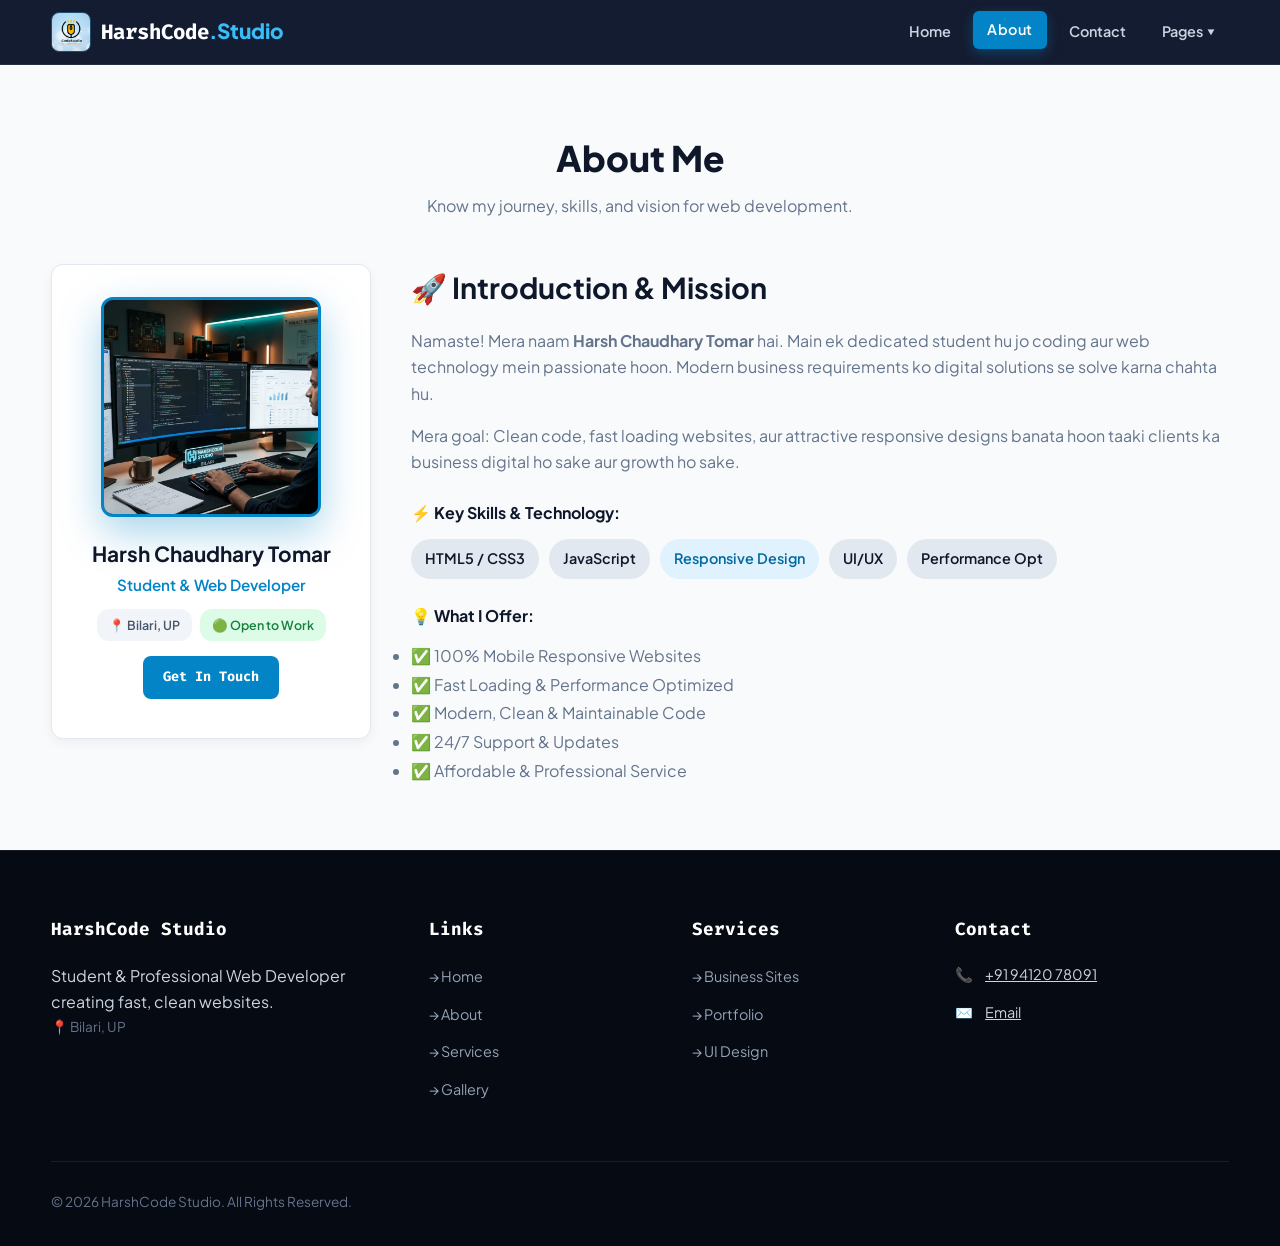
==== commit 1fdd5d25: "✨ Fix all UI errors, add neon hero section, responsive design, and update profile image" ====
--- a/about.html
+++ b/about.html
@@ -1,263 +1,175 @@
-<!DOCTYPE html>
-<html lang="hi">
-<head>
-    <meta charset="UTF-8">
-    <meta name="viewport" content="width=device-width, initial-scale=1.0">
-    <title>About Me | Harsh Chaudhary Tomar</title>
-    <link rel="stylesheet" href="style.css">
-    <style>
-        .about-img-box {
-            width: 170px !important;
-            height: 170px !important;
-            margin: 0 auto !important;
-            border-radius: 50% !important;
-            overflow: hidden !important;
-            border: 4px solid var(--accent) !important;
-            box-shadow: 0 10px 25px var(--accent-glow) !important;
-            background: #0f172a;
-            display: flex;
-            align-items: center;
-            justify-content: center;
-        }
-        .about-img-box img {
-            width: 100% !important;
-            height: 100% !important;
-            object-fit: cover !important;
-            display: block;
-        }
-        .avatar-fallback-text {
-            font-size: 3.5rem;
-            color: #ffffff;
-            font-weight: 800;
-            font-family: var(--font-code);
-        }
-    </style>
-</head>
-<body>
-
-<header>
-    <div class="container">
-        <nav>
-            <a href="index.html" class="logo-container">
-                <img src="images/logo.jpeg" alt="Logo" class="brand-logo" onerror="this.src='images/logo.png'">
-                <span class="brand-name">HarshCode<span>.Studio</span></span>
-            </a>
-
-            <ul class="nav-links">
-                <li><a href="index.html">Home</a></li>
-                <li><a href="about.html" class="active">About</a></li>
-                <li><a href="contact.html">Contact</a></li>
-                <li class="nav-dropdown" id="pagesDropdown">
-                    <button class="dropdown-btn" onclick="toggleDropdown(event)">Pages ▾</button>
-                    <div class="dropdown-content" id="dropdownMenu">
-                        <a href="services.html">Services</a>
-                        <a href="gallery.html">Gallery</a>
-                        <a href="feed.html">Posts</a>
-                        <a href="reviews.html">Reviews</a>
-                        <a href="login.html">👤 Admin Portal</a>
-                    </div>
-                </li>
-            </ul>
-        </nav>
-    </div>
-</header>
-
-    <section class="section">
-        <div class="container">
-            <div class="section-header">
-                <h2>About Me</h2>
-                <p>Know more about my journey, technical stack, and student vision.</p>
-            </div>
-
-            <div class="about-grid">
-                <div class="about-profile-card">
-                    <div class="about-img-box">
-                        <img src="images/my-profile.jpeg" alt="Harsh Chaudhary Tomar" onerror="handleProfileFallback(this)">
-                    </div>
-                    <h3 style="margin-top: 15px; font-size: 1.25rem;">Harsh Chaudhary Tomar</h3>
-                    <p style="color: var(--accent); font-weight: 600; font-size: 0.95rem;">Student & Web Developer</p>
-                    
-                    <div style="margin-top: 12px; display: flex; justify-content: center; gap: 8px; flex-wrap: wrap;">
-                        <span style="font-size: 0.78rem; background: #f1f5f9; color: #475569; padding: 4px 10px; border-radius: 12px; font-weight: 600;">📍 Bilari (UP)</span>
-                        <span style="font-size: 0.78rem; background: #dcfce7; color: #15803d; padding: 4px 10px; border-radius: 12px; font-weight: 600;">🟢 Open to Work</span>
-                    </div>
-
-                    <div style="margin-top: 15px;">
-                        <button onclick="triggerSrishti('Direct Harsh Se Kaise Contact Karein?')" class="btn" style="font-size: 0.85rem; padding: 8px 16px; background: #0f172a; border: 1px solid #38bdf8; width: 100%;">Talk with Srishti AI ✨</button>
-                    </div>
-                </div>
-
-                <div>
-                    <h3 style="font-size: 1.8rem; margin-bottom: 1rem;">Introduction & Mission</h3>
-                    <p style="color: var(--text-muted); margin-bottom: 1rem;">
-                        Hello! Mera naam <strong>Harsh Chaudhary Tomar</strong> hai. Mai ek dedicated student hu aur coding & web technology me deep interest rakhta hu. Mai modern business requirements ke according custom websites aur landing pages design karta hu.
-                    </p>
-                    <p style="color: var(--text-muted); margin-bottom: 1.5rem;">
-                        Mera goal simple hai: clean code, fast loading time, aur attractive responsive layouts create karna taaki clients ka kaam automated aur digital ban sake.
-                    </p>
-
-                    <h4>Key Skills & Technology:</h4>
-                    <div style="display: flex; gap: 10px; flex-wrap: wrap; margin-top: 12px;">
-                        <span style="background: #e2e8f0; padding: 6px 14px; border-radius: 20px; font-size: 0.9rem; font-weight: 600;">HTML5 / CSS3</span>
-                        <span style="background: #e2e8f0; padding: 6px 14px; border-radius: 20px; font-size: 0.9rem; font-weight: 600;">JavaScript</span>
-                        <span style="background: #e0f2fe; color: #0369a1; padding: 6px 14px; border-radius: 20px; font-size: 0.9rem; font-weight: 600;">Supabase Cloud DB</span>
-                        <span style="background: #e2e8f0; padding: 6px 14px; border-radius: 20px; font-size: 0.9rem; font-weight: 600;">SHA-256 Auth</span>
-                        <span style="background: #e2e8f0; padding: 6px 14px; border-radius: 20px; font-size: 0.9rem; font-weight: 600;">Responsive UI Design</span>
-                        <span style="background: #e2e8f0; padding: 6px 14px; border-radius: 20px; font-size: 0.9rem; font-weight: 600;">Website Optimization</span>
-                    </div>
-                </div>
-            </div>
-        </div>
-    </section>
-
-<footer>
-    <div class="container">
-        <div class="footer-grid">
-            <div class="footer-col">
-                <h4>HarshCode Studio</h4>
-                <p>Student & Professional Web Developer. Mai fast, clean aur 100% mobile-friendly business websites create karta hu jo aapke brand ko stand out karein.</p>
-                <p style="color: #64748b; font-size: 0.85rem;">📍 NEAR CO OFFICE , SHAHABAD ROAD BILARI</p>
-            </div>
-            <div class="footer-col">
-                <h4>Quick Links</h4>
-                <ul>
-                    <li><a href="index.html">→ Home</a></li>
-                    <li><a href="about.html">→ About Me</a></li>
-                    <li><a href="services.html">→ Services</a></li>
-                    <li><a href="gallery.html">→ Photo Gallery</a></li>
-                    <li><a href="feed.html">→ Posts & Updates</a></li>
-                    <li><a href="reviews.html">→ Customer Reviews</a></li>
-                </ul>
-            </div>
-            <div class="footer-col">
-                <h4>Our Services</h4>
-                <ul>
-                    <li><a href="services.html">→ Business Websites</a></li>
-                    <li><a href="services.html">→ Portfolio Websites</a></li>
-                    <li><a href="services.html">→ Mobile UI Design</a></li>
-                    <li><a href="services.html">→ Speed Optimization</a></li>
-                    <li><a href="login.html">→ 👤 Admin Portal</a></li>
-                </ul>
-            </div>
-            <div class="footer-col">
-                <h4>Direct Connect</h4>
-                <div class="footer-contact-item">
-                    <span>📞</span>
-                    <div><strong style="display:block; font-size: 0.85rem; color:#94a3b8;">Phone:</strong><a href="tel:9412078091">+91 9412078091</a></div>
-                </div>
-                <div class="footer-contact-item">
-                    <span>✉️</span>
-                    <div><strong style="display:block; font-size: 0.85rem; color:#94a3b8;">Email:</strong><a href="mailto:yubanshhsalklan@gmail.com">yubanshhsalklan@gmail.com</a></div>
-                </div>
-                <div class="footer-contact-item">
-                    <span>📸</span>
-                    <div><strong style="display:block; font-size: 0.85rem; color:#94a3b8;">Instagram:</strong><a href="https://instagram.com/yubanshh_chaudhary01" target="_blank">@yubanshh_chaudhary01</a></div>
-                </div>
-            </div>
-        </div>
-        <div class="footer-bottom">
-            <p>&copy; 2026 HarshCode Studio. All Rights Reserved. Designed by Harsh Chaudhary Tomar.</p>
-            <p><a href="login.html">Admin Login</a> • <a href="contact.html">Get In Touch</a></p>
-        </div>
-    </div>
-</footer>
-
-<div id="srishti-chatbot-widget">
-    <button id="srishti-chat-toggle" aria-label="Open Srishti Assistant"><span id="srishti-toggle-icon">✨</span></button>
-    <div id="srishti-chat-window">
-        <div class="srishti-chat-header">
-            <div class="srishti-avatar">🌸</div>
-            <div><h4 style="margin:0; font-size:0.95rem;">Srishti Assistant</h4><span style="font-size:0.75rem; color:#38bdf8;">Online | HarshCode Studio</span></div>
-        </div>
-        <div class="srishti-chat-body" id="srishtiChatBody">
-            <div class="srishti-msg bot-msg">
-                Hello! MERA NAAM SRISHTI HAI. Main HarshCode Studio ki AI assistant hoon. Website development, pricing, timelines ya Harsh Chaudhary Tomar ke baare me kuch bhi poochein!
-            </div>
-            <div class="srishti-quick-chips">
-                <button onclick="triggerSrishti('Website Banwane Ka Cost?')">💰 Cost</button>
-                <button onclick="triggerSrishti('Tech Stack Kya Use Karte Ho?')">⚡ Tech Stack</button>
-                <button onclick="triggerSrishti('Kitna Time Lagta Hai?')">⏱️ Timeline</button>
-                <button onclick="triggerSrishti('Direct Harsh Se Kaise Contact Karein?')">📞 Contact</button>
-            </div>
-        </div>
-        <form id="srishtiChatForm" class="srishti-chat-footer">
-            <input type="text" id="srishtiInput" placeholder="Sawaal likhein..." required autocomplete="off">
-            <button type="submit" id="srishtiSendBtn">➤</button>
-        </form>
-    </div>
-</div>
-
-<script>
-    function toggleDropdown(e) {
-        e.stopPropagation();
-        document.getElementById("pagesDropdown").classList.toggle("active");
-    }
-    window.addEventListener("click", () => {
-        document.getElementById("pagesDropdown").classList.remove("active");
-    });
-
-    // Elegant avatar fallback if local profile picture fails to load
-    function handleProfileFallback(img) {
-        img.onerror = null;
-        img.src = 'images/my-profile.jpg';
-        img.onerror = function() {
-            this.parentElement.innerHTML = '<div class="avatar-fallback-text">HC</div>';
-        };
-    }
-
-    const srishtiKB = [
-        { k: ["cost", "price", "kitne", "paisa", "rate", "fees"], r: "Website pricing estimate:<br>• <strong>Landing Page / Portfolio:</strong> ₹2,500 – ₹5,000<br>• <strong>Business Multi-Page Website:</strong> ₹6,000 – ₹12,000<br>• <strong>Custom Cloud Web App:</strong> ₹12,000+.<br>Direct enquiry ke liye Contact page visit karein!" },
-        { k: ["tech", "stack", "technology", "code", "database", "supabase"], r: "HarshCode Studio modern stack use karta hai:<br>• <strong>Frontend:</strong> HTML5, CSS3, Modern JavaScript (ES6+), Tailwind CSS.<br>• <strong>Database:</strong> Supabase (Real-Time Cloud PostgreSQL), IndexedDB.<br>• <strong>Security:</strong> SHA-256 Cryptographic Auth." },
-        { k: ["time", "kitne din", "duration", "timeline", "kab tak"], r: "Standard project timeline:<br>• <strong>Single Page / Portfolio:</strong> 24 se 48 ghante.<br>• <strong>Full Business Website:</strong> 3 se 5 din.<br>• <strong>Custom Web App:</strong> 7 se 10 din." },
-        { k: ["contact", "harsh", "number", "call", "whatsapp", "phone"], r: "Direct Harsh Chaudhary Tomar se judne ke liye:<br>• <strong>Call / WhatsApp:</strong> +91 94120 78091<br>• <strong>Instagram:</strong> @yubanshh_chaudhary01<br>• <strong>Email:</strong> yubanshhsalklan@gmail.com<br>• <strong>Address:</strong> NEAR CO OFFICE , SHAHABAD ROAD BILARI" },
-        { k: ["mobile", "responsive", "phone", "tablet"], r: "Haan! HarshCode Studio ki banayi gayi har website 100% mobile-friendly aur responsive hoti hai jo har phone aur screen par smooth chalti hai." }
-    ];
-
-    const toggleBtn = document.getElementById("srishti-chat-toggle");
-    const chatWin = document.getElementById("srishti-chat-window");
-    const chatBody = document.getElementById("srishtiChatBody");
-    const chatForm = document.getElementById("srishtiChatForm");
-    const chatInput = document.getElementById("srishtiInput");
-
-    function toggleChat(forceOpen = false) {
-        const isHidden = chatWin.style.display === "none" || chatWin.style.display === "";
-        chatWin.style.display = (forceOpen || isHidden) ? "flex" : "none";
-    }
-    toggleBtn.addEventListener("click", () => toggleChat());
-
-    function addMessage(msg, sender) {
-        const div = document.createElement("div");
-        div.className = `srishti-msg ${sender}-msg`;
-        div.innerHTML = msg;
-        chatBody.appendChild(div);
-        chatBody.scrollTop = chatBody.scrollHeight;
-    }
-
-    function processQuestion(query) {
-        const lower = query.toLowerCase();
-        let answer = null;
-        for (let item of srishtiKB) {
-            if (item.k.some(key => lower.includes(key))) { answer = item.r; break; }
-        }
-        setTimeout(() => {
-            addMessage(answer || "Yeh badhiya sawaal hai! Is requirement ke liye aap direct Harsh se <strong>+91 94120 78091</strong> par call/WhatsApp karein ya <a href='contact.html' style='color:#0284c7; font-weight:bold;'>Contact Page</a> dekhein.", "bot");
-        }, 300);
-    }
-
-    chatForm.addEventListener("submit", (e) => {
-        e.preventDefault();
-        const text = chatInput.value.trim();
-        if (!text) return;
-        addMessage(text, "user");
-        chatInput.value = "";
-        processQuestion(text);
-    });
-
-    window.triggerSrishti = function(questionText) {
-        toggleChat(true);
-        addMessage(questionText, "user");
-        processQuestion(questionText);
-    };
-</script>
-</body>
-</html>
+<!DOCTYPE html>
+<html lang="hi">
+<head>
+    <meta charset="UTF-8">
+    <meta name="viewport" content="width=device-width, initial-scale=1.0">
+    <title>About Me | Harsh Chaudhary Tomar</title>
+    <link rel="stylesheet" href="style.css">
+    <link rel="icon" type="image/jpeg" href="logo.jpeg">
+    <style>
+        .about-img-box {
+            width: 220px !important;
+            height: 220px !important;
+            margin: 0 auto !important;
+            border-radius: 12px !important;
+            overflow: hidden !important;
+            border: 3px solid var(--accent) !important;
+            box-shadow: 0 15px 40px var(--accent-glow) !important;
+            background: #0f172a;
+            display: flex;
+            align-items: center;
+            justify-content: center;
+            transition: all 0.4s ease;
+        }
+        
+        .about-profile-card:hover .about-img-box {
+            transform: scale(1.08) rotate(-3deg);
+            box-shadow: 0 20px 50px rgba(2, 132, 199, 0.5) !important;
+        }
+        
+        .about-img-box img {
+            width: 100% !important;
+            height: 100% !important;
+            object-fit: cover !important;
+            display: block;
+        }
+    </style>
+</head>
+<body>
+
+<header>
+    <div class="container">
+        <nav>
+            <a href="index.html" class="logo-container">
+                <img src="logo.jpeg" alt="Logo" class="brand-logo">
+                <span class="brand-name">HarshCode<span>.Studio</span></span>
+            </a>
+
+            <ul class="nav-links">
+                <li><a href="index.html">Home</a></li>
+                <li><a href="about.html" class="active">About</a></li>
+                <li><a href="contact.html">Contact</a></li>
+                <li class="nav-dropdown" id="pagesDropdown">
+                    <button class="dropdown-btn" onclick="toggleDropdown(event)">Pages ▾</button>
+                    <div class="dropdown-content" id="dropdownMenu">
+                        <a href="services.html">Services</a>
+                        <a href="gallery.html">Gallery</a>
+                        <a href="feed.html">Posts</a>
+                        <a href="reviews.html">Reviews</a>
+                    </div>
+                </li>
+            </ul>
+        </nav>
+    </div>
+</header>
+
+    <section class="section">
+        <div class="container">
+            <div class="section-header">
+                <h2>About Me</h2>
+                <p>Know my journey, skills, and vision for web development.</p>
+            </div>
+
+            <div class="about-grid">
+                <div class="about-profile-card">
+                    <div class="about-img-box">
+                        <img src="https://github.com/yubanshh01/harshhcodestudio/raw/main/photo1.jpeg" alt="Harsh Chaudhary Tomar" onerror="this.src='photo1.jpeg'">
+                    </div>
+                    <h3 style="margin-top: 20px; font-size: 1.3rem; transition: all 0.3s ease;">Harsh Chaudhary Tomar</h3>
+                    <p style="color: var(--accent); font-weight: 600; font-size: 0.95rem; transition: all 0.3s ease;">Student & Web Developer</p>
+                    
+                    <div style="margin-top: 12px; display: flex; justify-content: center; gap: 8px; flex-wrap: wrap;">
+                        <span style="font-size: 0.78rem; background: #f1f5f9; color: #475569; padding: 6px 12px; border-radius: 12px; font-weight: 600; transition: all 0.3s ease;">📍 Bilari, UP</span>
+                        <span style="font-size: 0.78rem; background: #dcfce7; color: #15803d; padding: 6px 12px; border-radius: 12px; font-weight: 600;">🟢 Open to Work</span>
+                    </div>
+
+                    <div style="margin-top: 15px;">
+                        <a href="contact.html" class="btn" style="font-size: 0.85rem; padding: 10px 20px;">Get In Touch</a>
+                    </div>
+                </div>
+
+                <div>
+                    <h3 style="font-size: 1.8rem; margin-bottom: 1rem; transition: all 0.3s ease;">🚀 Introduction & Mission</h3>
+                    <p style="color: var(--text-muted); margin-bottom: 1rem;">
+                        Namaste! Mera naam <strong>Harsh Chaudhary Tomar</strong> hai. Main ek dedicated student hu jo coding aur web technology mein passionate hoon. Modern business requirements ko digital solutions se solve karna chahta hu.
+                    </p>
+                    <p style="color: var(--text-muted); margin-bottom: 1.5rem;">
+                        Mera goal: Clean code, fast loading websites, aur attractive responsive designs banata hoon taaki clients ka business digital ho sake aur growth ho sake.
+                    </p>
+
+                    <h4 style="margin-top: 1.5rem; margin-bottom: 0.8rem;">⚡ Key Skills & Technology:</h4>
+                    <div style="display: flex; gap: 10px; flex-wrap: wrap;">
+                        <span style="background: #e2e8f0; padding: 8px 14px; border-radius: 20px; font-size: 0.9rem; font-weight: 600; transition: all 0.3s ease; cursor: pointer;">HTML5 / CSS3</span>
+                        <span style="background: #e2e8f0; padding: 8px 14px; border-radius: 20px; font-size: 0.9rem; font-weight: 600; transition: all 0.3s ease; cursor: pointer;">JavaScript</span>
+                        <span style="background: #e0f2fe; color: #0369a1; padding: 8px 14px; border-radius: 20px; font-size: 0.9rem; font-weight: 600;">Responsive Design</span>
+                        <span style="background: #e2e8f0; padding: 8px 14px; border-radius: 20px; font-size: 0.9rem; font-weight: 600;">UI/UX</span>
+                        <span style="background: #e2e8f0; padding: 8px 14px; border-radius: 20px; font-size: 0.9rem; font-weight: 600;">Performance Opt</span>
+                    </div>
+
+                    <h4 style="margin-top: 1.5rem; margin-bottom: 0.8rem;">💡 What I Offer:</h4>
+                    <ul style="color: var(--text-muted); line-height: 1.8;">
+                        <li>✅ 100% Mobile Responsive Websites</li>
+                        <li>✅ Fast Loading & Performance Optimized</li>
+                        <li>✅ Modern, Clean & Maintainable Code</li>
+                        <li>✅ 24/7 Support & Updates</li>
+                        <li>✅ Affordable & Professional Service</li>
+                    </ul>
+                </div>
+            </div>
+        </div>
+    </section>
+
+<footer>
+    <div class="container">
+        <div class="footer-grid">
+            <div class="footer-col">
+                <h4>HarshCode Studio</h4>
+                <p>Student & Professional Web Developer creating fast, clean websites.</p>
+                <p style="color: #64748b; font-size: 0.85rem;">📍 Bilari, UP</p>
+            </div>
+            <div class="footer-col">
+                <h4>Links</h4>
+                <ul>
+                    <li><a href="index.html">→ Home</a></li>
+                    <li><a href="about.html">→ About</a></li>
+                    <li><a href="services.html">→ Services</a></li>
+                    <li><a href="gallery.html">→ Gallery</a></li>
+                </ul>
+            </div>
+            <div class="footer-col">
+                <h4>Services</h4>
+                <ul>
+                    <li><a href="services.html">→ Business Sites</a></li>
+                    <li><a href="services.html">→ Portfolio</a></li>
+                    <li><a href="services.html">→ UI Design</a></li>
+                </ul>
+            </div>
+            <div class="footer-col">
+                <h4>Contact</h4>
+                <div class="footer-contact-item">
+                    <span>📞</span>
+                    <div><a href="tel:9412078091">+91 94120 78091</a></div>
+                </div>
+                <div class="footer-contact-item">
+                    <span>✉️</span>
+                    <div><a href="mailto:yubanshhsalklan@gmail.com">Email</a></div>
+                </div>
+            </div>
+        </div>
+        <div class="footer-bottom">
+            <p>&copy; 2026 HarshCode Studio. All Rights Reserved.</p>
+        </div>
+    </div>
+</footer>
+
+<script>
+    function toggleDropdown(e) {
+        e.stopPropagation();
+        document.getElementById("pagesDropdown").classList.toggle("active");
+    }
+    window.addEventListener("click", () => {
+        document.getElementById("pagesDropdown").classList.remove("active");
+    });
+</script>
+</body>
+</html>
--- a/style.css
+++ b/style.css
@@ -1,465 +1,981 @@
-/* Import Modern Developer Typography */
-@import url('https://fonts.googleapis.com/css2?family=Fira+Code:wght@400;500;600;700&family=Plus+Jakarta+Sans:wght@400;500;600;700;800&display=swap');
-
-:root {
-    --primary: #0b1329;
-    --primary-light: #16203c;
-    --accent: #0284c7;
-    --accent-hover: #0369a1;
-    --accent-glow: rgba(2, 132, 199, 0.35);
-    --text-dark: #0f172a;
-    --text-muted: #64748b;
-    --bg-light: #f8fafc;
-    --white: #ffffff;
-    --border: #e2e8f0;
-    --card-shadow: 0 4px 12px rgba(15, 23, 42, 0.05);
-    --star: #f59e0b;
-    --font-main: 'Plus Jakarta Sans', sans-serif;
-    --font-code: 'Fira Code', monospace;
-}
-
-body.dark-mode {
-    --bg-light: #060a12;
-    --white: #0f172a;
-    --text-dark: #f1f5f9;
-    --text-muted: #94a3b8;
-    --border: #1e293b;
-    --card-shadow: 0 4px 20px rgba(0, 0, 0, 0.5);
-}
-
-* {
-    margin: 0;
-    padding: 0;
-    box-sizing: border-box;
-    font-family: var(--font-main);
-}
-
-html, body {
-    width: 100%;
-    max-width: 100%;
-    overflow-x: hidden;
-    scroll-behavior: smooth;
-}
-
-body {
-    background-color: var(--bg-light);
-    color: var(--text-dark);
-    line-height: 1.65;
-    display: flex;
-    flex-direction: column;
-    min-height: 100vh;
-}
-
-.container {
-    width: 92%;
-    max-width: 1200px;
-    margin: auto;
-}
-
-/* Header & Dropdown Navigation */
-header {
-    background: rgba(11, 19, 41, 0.96);
-    backdrop-filter: blur(12px);
-    -webkit-backdrop-filter: blur(12px);
-    padding: 0.75rem 0;
-    position: sticky;
-    top: 0;
-    z-index: 1000;
-    border-bottom: 1px solid rgba(255, 255, 255, 0.08);
-}
-
-nav {
-    display: flex;
-    justify-content: space-between;
-    align-items: center;
-    gap: 1rem;
-    width: 100%;
-}
-
-.logo-container {
-    display: flex;
-    align-items: center;
-    gap: 10px;
-    text-decoration: none;
-    flex-shrink: 0;
-}
-
-.brand-logo {
-    height: 40px;
-    width: 40px;
-    object-fit: cover;
-    border-radius: 8px;
-    border: 1px solid rgba(56, 189, 248, 0.3);
-}
-
-.brand-name {
-    color: #ffffff;
-    font-size: 1.3rem;
-    font-weight: 800;
-    font-family: var(--font-code);
-}
-
-.brand-name span { color: #38bdf8; }
-
-.nav-links {
-    display: flex;
-    list-style: none;
-    gap: 0.5rem;
-    align-items: center;
-}
-
-.nav-links a, .dropdown-btn {
-    color: #cbd5e1;
-    text-decoration: none;
-    font-weight: 600;
-    font-size: 0.9rem;
-    transition: all 0.2s ease;
-    padding: 7px 14px;
-    border-radius: 6px;
-    white-space: nowrap;
-    display: inline-flex;
-    align-items: center;
-    gap: 5px;
-    background: transparent;
-    border: none;
-    cursor: pointer;
-}
-
-.nav-links a:hover,
-.nav-links a.active,
-.dropdown-btn:hover {
-    color: #ffffff;
-    background: var(--accent);
-}
-
-/* Dropdown Menu CSS */
-.nav-dropdown {
-    position: relative;
-    display: inline-block;
-}
-
-.dropdown-content {
-    display: none;
-    position: absolute;
-    top: 100%;
-    right: 0;
-    background: #0f172a;
-    min-width: 180px;
-    box-shadow: 0 10px 25px rgba(0,0,0,0.3);
-    border-radius: 8px;
-    border: 1px solid rgba(255,255,255,0.1);
-    z-index: 1001;
-    overflow: hidden;
-    padding: 6px 0;
-}
-
-.dropdown-content a {
-    color: #cbd5e1;
-    padding: 9px 16px;
-    text-decoration: none;
-    display: block;
-    font-size: 0.88rem;
-    border-radius: 0;
-}
-
-.dropdown-content a:hover {
-    background: var(--accent);
-    color: #ffffff;
-}
-
-.nav-dropdown:hover .dropdown-content,
-.nav-dropdown.active .dropdown-content {
-    display: block;
-}
-
-/* Buttons */
-.btn {
-    display: inline-block;
-    padding: 0.75rem 1.5rem;
-    background: var(--accent);
-    color: #ffffff;
-    text-decoration: none;
-    border-radius: 8px;
-    font-weight: 700;
-    border: none;
-    cursor: pointer;
-    transition: transform 0.2s, box-shadow 0.2s;
-    font-family: var(--font-code);
-    font-size: 0.9rem;
-}
-
-.btn:hover {
-    background: var(--accent-hover);
-    transform: translateY(-2px);
-    box-shadow: 0 8px 18px var(--accent-glow);
-}
-
-.btn-outline {
-    background: transparent;
-    border: 2px solid var(--accent);
-    color: var(--accent);
-}
-
-.btn-outline:hover {
-    background: var(--accent);
-    color: #ffffff;
-}
-
-.btn-back-home {
-    display: inline-flex;
-    align-items: center;
-    gap: 6px;
-    background: var(--primary);
-    color: #ffffff;
-    padding: 8px 16px;
-    border-radius: 6px;
-    text-decoration: none;
-    font-weight: 600;
-    font-size: 0.88rem;
-    font-family: var(--font-code);
-}
-
-/* Sections */
-.section { padding: 4rem 0; width: 100%; }
-.section-bg { background: var(--white); }
-.section-header { text-align: center; margin-bottom: 2.8rem; }
-.section-header h2 { font-size: 2.2rem; color: var(--text-dark); font-weight: 800; }
-.section-header p { color: var(--text-muted); font-size: 1rem; margin-top: 6px; }
-
-.grid { display: grid; grid-template-columns: repeat(auto-fit, minmax(280px, 1fr)); gap: 1.8rem; }
-.card {
-    background: var(--white);
-    padding: 2rem;
-    border-radius: 12px;
-    border: 1px solid var(--border);
-    box-shadow: var(--card-shadow);
-    transition: transform 0.25s ease;
-}
-.card:hover { transform: translateY(-4px); }
-
-/* Profile Layout */
-.about-grid { display: grid; grid-template-columns: 320px 1fr; gap: 2.5rem; align-items: start; }
-.about-profile-card {
-    background: var(--white);
-    padding: 2rem 1.5rem;
-    border-radius: 14px;
-    border: 1px solid var(--border);
-    box-shadow: var(--card-shadow);
-    text-align: center;
-}
-.about-img-box {
-    width: 170px !important;
-    height: 170px !important;
-    margin: 0 auto !important;
-    border-radius: 50% !important;
-    overflow: hidden !important;
-    border: 4px solid var(--accent) !important;
-    box-shadow: 0 10px 25px var(--accent-glow) !important;
-}
-.about-img-box img { width: 100% !important; height: 100% !important; object-fit: cover !important; }
-
-/* Hero */
-.hero {
-    background: radial-gradient(circle at top right, #1e293b, #0b1329);
-    color: #ffffff;
-    padding: 5.5rem 0;
-    text-align: center;
-    border-bottom: 1px solid rgba(255, 255, 255, 0.05);
-}
-.hero h1 { font-size: 3.1rem; font-weight: 800; margin-bottom: 1rem; }
-.hero h1 span { color: #38bdf8; }
-.hero p { font-size: 1.15rem; color: #94a3b8; max-width: 720px; margin: 0 auto 2rem auto; }
-
-/* Pure Borderless Auto-Play Video Frame */
-.direct-video-frame {
-    margin: 2.5rem auto 0 auto;
-    max-width: 820px;
-    width: 100%;
-    border-radius: 16px;
-    overflow: hidden;
-    background: #000000;
-    border: 2px solid rgba(56, 189, 248, 0.4);
-    box-shadow: 0 15px 40px rgba(2, 132, 199, 0.35);
-}
-
-.direct-video-frame video {
-    width: 100%;
-    height: auto;
-    max-height: 480px;
-    display: block;
-    object-fit: cover;
-}
-
-/* Stats Bar */
-.stats-bar {
-    display: grid;
-    grid-template-columns: repeat(auto-fit, minmax(180px, 1fr));
-    gap: 1.5rem;
-    background: var(--white);
-    padding: 1.8rem;
-    border-radius: 12px;
-    margin-top: -2.5rem;
-    box-shadow: 0 12px 30px rgba(0, 0, 0, 0.08);
-    border: 1px solid var(--border);
-    text-align: center;
-}
-.stat-item h3 { font-size: 2rem; color: var(--accent); font-weight: 800; font-family: var(--font-code); }
-.stat-item p { color: var(--text-muted); font-weight: 600; font-size: 0.88rem; }
-
-/* Gallery & Reviews */
-.gallery-grid { display: grid; grid-template-columns: repeat(auto-fit, minmax(280px, 1fr)); gap: 1.5rem; }
-.gallery-card { background: var(--white); border-radius: 12px; overflow: hidden; border: 1px solid var(--border); }
-.gallery-img-wrapper { width: 100%; height: 250px; background: #0f172a; display: flex; align-items: center; justify-content: center; }
-.gallery-img-wrapper img { width: 100%; height: 100%; object-fit: cover; }
-
-.review-card { background: var(--white); padding: 1.8rem; border-radius: 12px; border: 1px solid var(--border); }
-.stars { color: var(--star); font-size: 1.1rem; margin-bottom: 0.8rem; }
-.client-info { display: flex; align-items: center; gap: 12px; }
-.client-avatar {
-    width: 44px; height: 44px; background: var(--accent); color: #ffffff;
-    border-radius: 50%; display: flex; align-items: center; justify-content: center;
-    font-weight: 700; font-family: var(--font-code);
-}
-
-/* Contact */
-.contact-layout { display: grid; grid-template-columns: 1fr 1.3fr; gap: 2.2rem; }
-.contact-card-box { background: var(--white); padding: 2rem; border-radius: 12px; border: 1px solid var(--border); }
-.contact-links-list { list-style: none; margin-top: 1.5rem; }
-.contact-links-list li { margin-bottom: 1.2rem; display: flex; align-items: flex-start; gap: 12px; }
-.contact-links-list a { color: var(--accent); text-decoration: none; font-weight: 600; }
-
-.form-group { margin-bottom: 1.1rem; }
-.form-group label { display: block; margin-bottom: 0.4rem; font-weight: 600; font-size: 0.88rem; }
-.form-group input, .form-group textarea, .form-group select {
-    width: 100%; padding: 0.8rem 1rem; border: 1px solid var(--border);
-    border-radius: 8px; font-size: 0.95rem; outline: none; background: var(--bg-light); color: var(--text-dark);
-}
-.form-group input:focus, .form-group textarea:focus, .form-group select:focus {
-    border-color: var(--accent); background: var(--white);
-}
-
-.status-msg { display: none; margin-top: 15px; padding: 12px; border-radius: 8px; font-size: 0.95rem; font-weight: 700; text-align: center; }
-.status-msg.success { background: #dcfce7; color: #15803d; border: 1px solid #86efac; display: block; }
-.status-msg.error { background: #fee2e2; color: #b91c1c; border: 1px solid #fca5a5; display: block; }
-
-/* Posts Feed */
-.post-card { background: var(--white); border-radius: 12px; border: 1px solid var(--border); padding: 1.6rem; margin-bottom: 1.5rem; }
-.post-header { display: flex; justify-content: space-between; align-items: center; margin-bottom: 0.8rem; }
-.post-tag { background: rgba(2, 132, 199, 0.12); color: var(--accent); font-size: 0.78rem; font-weight: 700; padding: 4px 10px; border-radius: 12px; font-family: var(--font-code); }
-.post-img-wrapper { width: 100%; margin: 1rem 0; background: #0b1329; border-radius: 8px; overflow: hidden; display: flex; justify-content: center; }
-.post-img { width: 100%; max-height: 500px; object-fit: contain; }
-
-/* Footer */
-footer { margin-top: auto; background: #060a12; color: #cbd5e1; padding: 4rem 0 2rem 0; border-top: 1px solid rgba(255, 255, 255, 0.08); }
-.footer-grid { display: grid; grid-template-columns: 1.5fr 1fr 1fr 1.2fr; gap: 2.2rem; margin-bottom: 3rem; }
-.footer-col h4 { color: #ffffff; font-size: 1.1rem; font-weight: 700; margin-bottom: 1.2rem; font-family: var(--font-code); }
-.footer-col ul { list-style: none; }
-.footer-col ul li { margin-bottom: 0.7rem; }
-.footer-col ul li a { color: #94a3b8 !important; text-decoration: none; font-size: 0.9rem; }
-.footer-col ul li a:hover { color: #38bdf8 !important; }
-.footer-contact-item { display: flex; gap: 12px; margin-bottom: 0.9rem; font-size: 0.9rem; }
-.footer-bottom { border-top: 1px solid rgba(255, 255, 255, 0.08); padding-top: 1.8rem; display: flex; justify-content: space-between; flex-wrap: wrap; gap: 1rem; font-size: 0.85rem; color: #64748b; }
-.footer-bottom a { color: #94a3b8 !important; text-decoration: none; }
-
-/* Srishti Floating Widget */
-#srishti-chatbot-widget { position: fixed !important; bottom: 24px !important; right: 24px !important; z-index: 999999 !important; font-family: var(--font-main) !important; }
-#srishti-chat-toggle {
-    width: 58px; height: 58px; border-radius: 50%;
-    background: linear-gradient(135deg, #0284c7, #0b1329); color: #ffffff;
-    border: 2px solid #38bdf8; cursor: pointer; box-shadow: 0 8px 24px var(--accent-glow);
-    font-size: 22px; display: flex; align-items: center; justify-content: center;
-    transition: transform 0.2s ease; outline: none;
-}
-#srishti-chat-toggle:hover { transform: scale(1.08); }
-#srishti-chat-window {
-    display: none; position: fixed !important; bottom: 92px !important; right: 24px !important;
-    width: 350px; max-width: calc(100vw - 36px); height: 500px; max-height: 80vh;
-    background: #ffffff; border-radius: 16px; border: 1px solid var(--border);
-    box-shadow: 0 20px 40px rgba(0, 0, 0, 0.25); flex-direction: column; overflow: hidden; z-index: 999999 !important;
-}
-.srishti-chat-header { background: #0b1329; color: #ffffff; padding: 12px 16px; display: flex; align-items: center; gap: 10px; border-bottom: 2px solid var(--accent); }
-.srishti-avatar { width: 36px; height: 36px; border-radius: 50%; background: #1e293b; display: flex; align-items: center; justify-content: center; font-size: 18px; border: 1px solid #38bdf8; }
-.srishti-chat-body { flex: 1; padding: 12px; overflow-y: auto; background: #f8fafc; display: flex; flex-direction: column; gap: 8px; }
-.srishti-msg { max-width: 85%; padding: 9px 13px; font-size: 0.86rem; line-height: 1.45; border-radius: 12px; word-break: break-word; }
-.bot-msg { background: #ffffff; color: #0f172a; align-self: flex-start; border: 1px solid #e2e8f0; }
-.user-msg { background: var(--accent); color: #ffffff; align-self: flex-end; }
-.srishti-quick-chips { display: flex; flex-wrap: wrap; gap: 5px; margin-top: 6px; }
-.srishti-quick-chips button { background: #e0f2fe; color: #0369a1; border: 1px solid #bae6fd; padding: 5px 10px; border-radius: 20px; font-size: 0.75rem; font-weight: 600; cursor: pointer; font-family: var(--font-code); }
-.srishti-chat-footer { display: flex; padding: 10px; background: #ffffff; border-top: 1px solid #e2e8f0; gap: 8px; }
-#srishtiInput { flex: 1; padding: 8px 12px; border: 1px solid #cbd5e1; border-radius: 20px; font-size: 0.86rem; outline: none; }
-#srishtiSendBtn { width: 36px; height: 36px; background: var(--accent); color: #ffffff; border: none; border-radius: 50%; cursor: pointer; }
-
-/* Fullscreen Access Denied Lockout Modal (Matrix Rain Supported) */
-#accessDeniedOverlay {
-    display: none;
-    position: fixed;
-    top: 0; 
-    left: 0;
-    width: 100vw; 
-    height: 100vh;
-    background: #000000;
-    z-index: 99999999;
-    flex-direction: column;
-    justify-content: center;
-    align-items: center;
-    text-align: center;
-    padding: 20px;
-    font-family: var(--font-code);
-    overflow: hidden;
-}
-
-#matrixCanvas {
-    position: absolute;
-    top: 0;
-    left: 0;
-    width: 100%;
-    height: 100%;
-    z-index: 1;
-    opacity: 0.85;
-}
-
-.denied-content {
-    position: relative;
-    z-index: 2;
-    background: rgba(10, 0, 0, 0.88);
-    border: 2px solid #ef4444;
-    box-shadow: 0 0 50px rgba(239, 68, 68, 0.7), inset 0 0 20px rgba(239, 68, 68, 0.4);
-    padding: 2.5rem;
-    border-radius: 12px;
-    max-width: 650px;
-    backdrop-filter: blur(8px);
-}
-
-.denied-glitch {
-    font-size: 3.2rem;
-    font-weight: 900;
-    color: #ff3333;
-    letter-spacing: 6px;
-    text-shadow: 0 0 10px #ff0000, 0 0 20px #ff0000;
-    animation: glitch 0.3s infinite alternate;
-}
-
-@keyframes glitch {
-    from { transform: skewX(-2deg); }
-    to { transform: skewX(2deg); }
-}
-
-/* Mobile Nav Optimization */
-@media (max-width: 900px) {
-    .about-grid, .contact-layout { grid-template-columns: 1fr; }
-    .footer-grid { grid-template-columns: repeat(2, 1fr); }
-}
-
-@media (max-width: 768px) {
-    nav { flex-wrap: wrap; justify-content: space-between; }
-    .nav-links { gap: 0.2rem; }
-    .nav-links a, .dropdown-btn { padding: 6px 10px; font-size: 0.84rem; }
-    .hero h1 { font-size: 2.1rem; }
-    .stats-bar { grid-template-columns: repeat(2, 1fr); }
-    .denied-glitch { font-size: 2.2rem; }
-}
-
-@media (max-width: 580px) {
-    .stats-bar { grid-template-columns: 1fr; }
-    .footer-grid { grid-template-columns: 1fr; }
-}
+/* Import Modern Developer Typography */
+@import url('https://fonts.googleapis.com/css2?family=Fira+Code:wght@400;500;600;700&family=Plus+Jakarta+Sans:wght@400;500;600;700;800&display=swap');
+
+:root {
+    --primary: #0b1329;
+    --primary-light: #16203c;
+    --accent: #0284c7;
+    --accent-hover: #0369a1;
+    --accent-glow: rgba(2, 132, 199, 0.35);
+    --text-dark: #0f172a;
+    --text-muted: #64748b;
+    --bg-light: #f8fafc;
+    --white: #ffffff;
+    --border: #e2e8f0;
+    --card-shadow: 0 4px 12px rgba(15, 23, 42, 0.05);
+    --star: #f59e0b;
+    --font-main: 'Plus Jakarta Sans', sans-serif;
+    --font-code: 'Fira Code', monospace;
+}
+
+body.dark-mode {
+    --bg-light: #060a12;
+    --white: #0f172a;
+    --text-dark: #f1f5f9;
+    --text-muted: #94a3b8;
+    --border: #1e293b;
+    --card-shadow: 0 4px 20px rgba(0, 0, 0, 0.5);
+}
+
+* {
+    margin: 0;
+    padding: 0;
+    box-sizing: border-box;
+    font-family: var(--font-main);
+}
+
+html, body {
+    width: 100%;
+    max-width: 100%;
+    overflow-x: hidden;
+    scroll-behavior: smooth;
+}
+
+body {
+    background-color: var(--bg-light);
+    color: var(--text-dark);
+    line-height: 1.65;
+    display: flex;
+    flex-direction: column;
+    min-height: 100vh;
+}
+
+.container {
+    width: 92%;
+    max-width: 1200px;
+    margin: auto;
+}
+
+/* ===================================================================
+   🎨 UNIVERSAL TEXT HOVER EFFECTS - ALL ELEMENTS
+   =================================================================== */
+
+/* Headings (h1, h2, h3, h4, h5, h6) */
+h1, h2, h3, h4, h5, h6 {
+    transition: all 0.3s cubic-bezier(0.2, 0.8, 0.2, 1);
+    position: relative;
+}
+
+h1:hover, h2:hover, h3:hover, h4:hover, h5:hover, h6:hover {
+    color: var(--accent);
+    text-shadow: 0 0 15px rgba(2, 132, 199, 0.4);
+    transform: translateX(4px);
+}
+
+/* Paragraphs */
+p {
+    transition: all 0.3s ease;
+}
+
+p:hover {
+    color: var(--text-dark);
+    letter-spacing: 0.5px;
+}
+
+/* Span elements */
+span {
+    transition: color 0.3s ease, text-shadow 0.3s ease;
+}
+
+span:hover {
+    color: var(--accent);
+}
+
+/* Strong & Bold text */
+strong, b {
+    transition: all 0.3s cubic-bezier(0.2, 0.8, 0.2, 1);
+}
+
+strong:hover, b:hover {
+    color: var(--accent);
+    font-weight: 800;
+    text-shadow: 0 0 10px rgba(2, 132, 199, 0.35);
+}
+
+/* Emphasis text */
+em, i {
+    transition: all 0.3s ease;
+}
+
+em:hover, i:hover {
+    color: var(--accent);
+    transform: skew(-5deg);
+}
+
+/* List items text */
+li {
+    transition: all 0.3s ease;
+}
+
+li:hover {
+    padding-left: 5px;
+    color: var(--text-dark);
+}
+
+li a:hover {
+    color: var(--accent);
+    font-weight: 700;
+}
+
+/* ===================================================================
+   Header & Dropdown Navigation
+   =================================================================== */
+header {
+    background: rgba(11, 19, 41, 0.96);
+    backdrop-filter: blur(12px);
+    -webkit-backdrop-filter: blur(12px);
+    padding: 0.75rem 0;
+    position: sticky;
+    top: 0;
+    z-index: 1000;
+    border-bottom: 1px solid rgba(255, 255, 255, 0.08);
+    transition: all 0.4s ease;
+}
+
+nav {
+    display: flex;
+    justify-content: space-between;
+    align-items: center;
+    gap: 1rem;
+    width: 100%;
+}
+
+.logo-container {
+    display: flex;
+    align-items: center;
+    gap: 10px;
+    text-decoration: none;
+    flex-shrink: 0;
+    transition: transform 0.3s ease;
+}
+
+.logo-container:hover {
+    transform: scale(1.02);
+}
+
+.brand-logo {
+    height: 40px;
+    width: 40px;
+    object-fit: cover;
+    border-radius: 8px;
+    border: 1px solid rgba(56, 189, 248, 0.3);
+    transition: transform 0.4s cubic-bezier(0.175, 0.885, 0.32, 1.275);
+}
+
+.logo-container:hover .brand-logo {
+    transform: rotate(-10deg) scale(1.1);
+}
+
+.brand-name {
+    color: #ffffff;
+    font-size: 1.3rem;
+    font-weight: 800;
+    font-family: var(--font-code);
+    transition: all 0.3s ease;
+}
+
+.brand-name:hover {
+    color: #38bdf8;
+    text-shadow: 0 0 20px rgba(56, 189, 248, 0.5);
+    letter-spacing: 2px;
+}
+
+.brand-name span { 
+    color: #38bdf8;
+    transition: all 0.3s ease;
+}
+
+.brand-name:hover span {
+    text-shadow: 0 0 15px rgba(56, 189, 248, 0.6);
+}
+
+.nav-links {
+    display: flex;
+    list-style: none;
+    gap: 0.5rem;
+    align-items: center;
+}
+
+.nav-links a, .dropdown-btn {
+    color: #cbd5e1;
+    text-decoration: none;
+    font-weight: 600;
+    font-size: 0.9rem;
+    transition: all 0.3s cubic-bezier(0.2, 0.8, 0.2, 1);
+    padding: 7px 14px;
+    border-radius: 6px;
+    white-space: nowrap;
+    display: inline-flex;
+    align-items: center;
+    gap: 5px;
+    background: transparent;
+    border: none;
+    cursor: pointer;
+    position: relative;
+}
+
+.nav-links a::after {
+    content: '';
+    position: absolute;
+    width: 0;
+    height: 2px;
+    background: #38bdf8;
+    bottom: -2px;
+    left: 50%;
+    transform: translateX(-50%);
+    transition: width 0.3s ease;
+}
+
+.nav-links a:hover::after {
+    width: 80%;
+}
+
+.nav-links a:hover,
+.nav-links a.active,
+.dropdown-btn:hover {
+    color: #ffffff;
+    background: var(--accent);
+    transform: translateY(-2px);
+    box-shadow: 0 4px 12px var(--accent-glow);
+    letter-spacing: 0.5px;
+}
+
+/* Dropdown Menu CSS */
+.nav-dropdown {
+    position: relative;
+    display: inline-block;
+}
+
+.dropdown-content {
+    display: none;
+    position: absolute;
+    top: 100%;
+    right: 0;
+    background: #0f172a;
+    min-width: 180px;
+    box-shadow: 0 15px 35px rgba(0,0,0,0.4);
+    border-radius: 8px;
+    border: 1px solid rgba(255,255,255,0.1);
+    z-index: 1001;
+    overflow: hidden;
+    padding: 6px 0;
+    opacity: 0;
+    transform: translateY(15px);
+    transition: all 0.3s ease;
+}
+
+.nav-dropdown:hover .dropdown-content,
+.nav-dropdown.active .dropdown-content {
+    display: block;
+    opacity: 1;
+    transform: translateY(0);
+    animation: fadeUp 0.3s ease forwards;
+}
+
+.dropdown-content a {
+    color: #cbd5e1;
+    padding: 9px 16px;
+    text-decoration: none;
+    display: block;
+    font-size: 0.88rem;
+    border-radius: 0;
+    transition: all 0.3s ease;
+    position: relative;
+}
+
+.dropdown-content a:hover {
+    background: var(--accent);
+    color: #ffffff;
+    padding-left: 22px;
+    text-shadow: 0 0 8px rgba(255,255,255,0.3);
+    font-weight: 700;
+}
+
+/* ===================================================================
+   Buttons
+   =================================================================== */
+.btn {
+    display: inline-block;
+    padding: 0.75rem 1.5rem;
+    background: var(--accent);
+    color: #ffffff;
+    text-decoration: none;
+    border-radius: 8px;
+    font-weight: 700;
+    border: none;
+    cursor: pointer;
+    transition: all 0.3s cubic-bezier(0.175, 0.885, 0.32, 1.275);
+    font-family: var(--font-code);
+    font-size: 0.9rem;
+    position: relative;
+    overflow: hidden;
+}
+
+.btn:hover {
+    background: var(--accent-hover);
+    transform: translateY(-4px);
+    box-shadow: 0 10px 25px var(--accent-glow);
+    letter-spacing: 1px;
+    text-shadow: 0 0 10px rgba(255,255,255,0.3);
+}
+
+.btn:active {
+    transform: translateY(0);
+    box-shadow: 0 4px 10px var(--accent-glow);
+}
+
+.btn-outline {
+    background: transparent;
+    border: 2px solid var(--accent);
+    color: var(--accent);
+}
+
+.btn-outline:hover {
+    background: var(--accent);
+    color: #ffffff;
+}
+
+.btn-back-home {
+    display: inline-flex;
+    align-items: center;
+    gap: 6px;
+    background: var(--primary);
+    color: #ffffff;
+    padding: 8px 16px;
+    border-radius: 6px;
+    text-decoration: none;
+    font-weight: 600;
+    font-size: 0.88rem;
+    font-family: var(--font-code);
+    transition: all 0.3s ease;
+}
+
+.btn-back-home:hover {
+    background: var(--accent);
+    transform: translateX(-5px);
+    text-shadow: 0 0 10px rgba(255,255,255,0.4);
+}
+
+/* ===================================================================
+   Sections & Global Card Hover Effects
+   =================================================================== */
+.section { padding: 4rem 0; width: 100%; }
+.section-bg { background: var(--white); }
+.section-header { text-align: center; margin-bottom: 2.8rem; }
+
+.section-header h2 { 
+    font-size: 2.2rem; 
+    color: var(--text-dark); 
+    font-weight: 800;
+    transition: all 0.4s ease;
+}
+
+.section-header h2:hover {
+    color: var(--accent);
+    text-shadow: 0 0 20px rgba(2, 132, 199, 0.4);
+    letter-spacing: 1px;
+    transform: scaleX(1.05);
+}
+
+.section-header p { 
+    color: var(--text-muted); 
+    font-size: 1rem; 
+    margin-top: 6px;
+    transition: all 0.3s ease;
+}
+
+.section-header p:hover {
+    color: var(--text-dark);
+    letter-spacing: 0.5px;
+}
+
+.grid { display: grid; grid-template-columns: repeat(auto-fit, minmax(280px, 1fr)); gap: 1.8rem; }
+
+/* Unified Smooth Hover Engine for all Cards */
+.card, .gallery-card, .review-card, .post-card, .about-profile-card, .contact-card-box, .stat-item {
+    background: var(--white);
+    border-radius: 12px;
+    border: 1px solid var(--border);
+    box-shadow: var(--card-shadow);
+    transition: all 0.4s cubic-bezier(0.175, 0.885, 0.32, 1.275);
+}
+
+.card { padding: 2rem; }
+
+.card:hover, .gallery-card:hover, .review-card:hover, .post-card:hover, .about-profile-card:hover, .contact-card-box:hover, .stat-item:hover { 
+    transform: translateY(-8px);
+    border-color: rgba(2, 132, 199, 0.3);
+    box-shadow: 0 20px 40px rgba(2, 132, 199, 0.12);
+}
+
+/* Card text hover effects */
+.card h3, .gallery-card h3, .review-card h3, .post-card h3 {
+    transition: all 0.3s ease;
+}
+
+.card:hover h3, .gallery-card:hover h3, .review-card:hover h3, .post-card:hover h3 {
+    color: var(--accent);
+    text-shadow: 0 0 12px rgba(2, 132, 199, 0.3);
+}
+
+.card p, .gallery-card p, .review-card p, .post-card p {
+    transition: all 0.3s ease;
+}
+
+.card:hover p, .gallery-card:hover p, .review-card:hover p, .post-card:hover p {
+    color: var(--text-dark);
+}
+
+/* Profile Layout */
+.about-grid { display: grid; grid-template-columns: 320px 1fr; gap: 2.5rem; align-items: start; }
+.about-profile-card { padding: 2rem 1.5rem; text-align: center; }
+.about-img-box {
+    width: 170px !important;
+    height: 170px !important;
+    margin: 0 auto !important;
+    border-radius: 50% !important;
+    overflow: hidden !important;
+    border: 4px solid var(--accent) !important;
+    box-shadow: 0 10px 25px var(--accent-glow) !important;
+    transition: transform 0.5s ease;
+}
+.about-profile-card:hover .about-img-box {
+    transform: scale(1.05) rotate(3deg);
+}
+.about-img-box img { width: 100% !important; height: 100% !important; object-fit: cover !important; }
+
+/* ===================================================================
+   Hero Section
+   =================================================================== */
+.hero {
+    background: radial-gradient(circle at top right, #1e293b, #0b1329);
+    color: #ffffff;
+    padding: 5.5rem 0;
+    text-align: center;
+    border-bottom: 1px solid rgba(255, 255, 255, 0.05);
+    position: relative;
+    overflow: hidden;
+}
+
+.hero::before {
+    content: '';
+    position: absolute;
+    top: -50%; left: -50%; width: 200%; height: 200%;
+    background: radial-gradient(circle, rgba(56, 189, 248, 0.05) 0%, transparent 60%);
+    animation: rotateGlow 20s linear infinite;
+    z-index: 0;
+}
+
+.hero > * { position: relative; z-index: 1; }
+.hero h1 { 
+    font-size: 3.1rem; 
+    font-weight: 800; 
+    margin-bottom: 1rem;
+    transition: all 0.4s ease;
+}
+
+.hero h1:hover {
+    color: #38bdf8;
+    text-shadow: 0 0 30px rgba(56, 189, 248, 0.6);
+    letter-spacing: 2px;
+    transform: scaleY(1.05);
+}
+
+.hero h1 span { 
+    color: #38bdf8; 
+    text-shadow: 0 0 20px rgba(56, 189, 248, 0.4);
+    transition: all 0.3s ease;
+}
+
+.hero h1:hover span {
+    text-shadow: 0 0 30px rgba(56, 189, 248, 0.7);
+    filter: brightness(1.3);
+}
+
+.hero p { 
+    font-size: 1.15rem; 
+    color: #94a3b8; 
+    max-width: 720px; 
+    margin: 0 auto 2rem auto;
+    transition: all 0.3s ease;
+}
+
+.hero p:hover {
+    color: #cbd5e1;
+    letter-spacing: 0.8px;
+}
+
+/* ===================================================================
+   Video Frame
+   =================================================================== */
+.direct-video-frame {
+    margin: 2.5rem auto 0 auto;
+    max-width: 820px;
+    width: 100%;
+    border-radius: 16px;
+    overflow: hidden;
+    background: #000000;
+    border: 2px solid rgba(56, 189, 248, 0.4);
+    box-shadow: 0 15px 40px rgba(2, 132, 199, 0.35);
+    transition: transform 0.4s ease, box-shadow 0.4s ease;
+}
+
+.direct-video-frame:hover {
+    transform: scale(1.02);
+    box-shadow: 0 25px 50px rgba(2, 132, 199, 0.5);
+}
+
+.direct-video-frame video {
+    width: 100%;
+    height: auto;
+    max-height: 480px;
+    display: block;
+    object-fit: cover;
+}
+
+/* ===================================================================
+   Stats Bar
+   =================================================================== */
+.stats-bar {
+    display: grid;
+    grid-template-columns: repeat(auto-fit, minmax(180px, 1fr));
+    gap: 1.5rem;
+    padding: 1.8rem;
+    margin-top: -2.5rem;
+    text-align: center;
+    position: relative;
+    z-index: 5;
+}
+.stat-item { padding: 1.5rem; }
+.stat-item h3 { 
+    font-size: 2rem; 
+    color: var(--accent); 
+    font-weight: 800; 
+    font-family: var(--font-code);
+    transition: all 0.3s ease;
+}
+
+.stat-item:hover h3 {
+    color: #38bdf8;
+    text-shadow: 0 0 15px rgba(56, 189, 248, 0.5);
+    transform: scale(1.15);
+    letter-spacing: 1px;
+}
+
+.stat-item p { 
+    color: var(--text-muted); 
+    font-weight: 600; 
+    font-size: 0.88rem;
+    transition: all 0.3s ease;
+}
+
+.stat-item:hover p {
+    color: var(--text-dark);
+    letter-spacing: 0.5px;
+}
+
+/* ===================================================================
+   Gallery & Reviews
+   =================================================================== */
+.gallery-grid { display: grid; grid-template-columns: repeat(auto-fit, minmax(280px, 1fr)); gap: 1.5rem; }
+.gallery-card { overflow: hidden; }
+.gallery-img-wrapper { width: 100%; height: 250px; background: #0f172a; display: flex; align-items: center; justify-content: center; overflow: hidden; }
+.gallery-img-wrapper img { width: 100%; height: 100%; object-fit: cover; transition: transform 0.6s cubic-bezier(0.2, 0.8, 0.2, 1); }
+.gallery-card:hover .gallery-img-wrapper img { transform: scale(1.12); }
+
+.review-card { padding: 1.8rem; }
+.stars { 
+    color: var(--star); 
+    font-size: 1.1rem; 
+    margin-bottom: 0.8rem;
+    transition: all 0.3s ease;
+}
+
+.review-card:hover .stars {
+    text-shadow: 0 0 10px rgba(245, 158, 11, 0.5);
+    filter: brightness(1.4);
+    letter-spacing: 2px;
+}
+
+.client-info { 
+    display: flex; 
+    align-items: center; 
+    gap: 12px;
+    transition: all 0.3s ease;
+}
+
+.review-card:hover .client-info {
+    transform: translateX(4px);
+}
+
+.client-avatar {
+    width: 44px; height: 44px; background: var(--accent); color: #ffffff;
+    border-radius: 50%; display: flex; align-items: center; justify-content: center;
+    font-weight: 700; font-family: var(--font-code);
+    transition: all 0.3s ease;
+}
+
+.review-card:hover .client-avatar {
+    transform: scale(1.15) rotate(5deg);
+    box-shadow: 0 0 15px rgba(2, 132, 199, 0.5);
+}
+
+/* ===================================================================
+   Contact
+   =================================================================== */
+.contact-layout { display: grid; grid-template-columns: 1fr 1.3fr; gap: 2.2rem; }
+.contact-card-box { padding: 2rem; }
+.contact-links-list { list-style: none; margin-top: 1.5rem; }
+.contact-links-list li { 
+    margin-bottom: 1.2rem; 
+    display: flex; 
+    align-items: flex-start; 
+    gap: 12px; 
+    transition: all 0.3s ease;
+}
+.contact-links-list li:hover { 
+    transform: translateX(8px);
+    padding-left: 8px;
+}
+.contact-links-list a { 
+    color: var(--accent); 
+    text-decoration: none; 
+    font-weight: 600;
+    transition: all 0.3s ease;
+}
+
+.contact-links-list a:hover {
+    color: #38bdf8;
+    text-shadow: 0 0 10px rgba(56, 189, 248, 0.4);
+    letter-spacing: 0.5px;
+}
+
+.form-group { margin-bottom: 1.1rem; }
+.form-group label { 
+    display: block; 
+    margin-bottom: 0.4rem; 
+    font-weight: 600; 
+    font-size: 0.88rem; 
+    transition: all 0.3s ease;
+}
+
+.form-group label:hover {
+    color: var(--accent);
+    text-shadow: 0 0 8px rgba(2, 132, 199, 0.3);
+}
+
+.form-group input, .form-group textarea, .form-group select {
+    width: 100%; padding: 0.8rem 1rem; border: 1px solid var(--border);
+    border-radius: 8px; font-size: 0.95rem; outline: none; background: var(--bg-light); color: var(--text-dark);
+    transition: all 0.3s ease;
+}
+.form-group input:focus, .form-group textarea:focus, .form-group select:focus {
+    border-color: var(--accent); background: var(--white);
+    box-shadow: 0 0 0 4px rgba(2, 132, 199, 0.1);
+}
+.form-group input:focus + label, .form-group textarea:focus + label { color: var(--accent); }
+
+.status-msg { display: none; margin-top: 15px; padding: 12px; border-radius: 8px; font-size: 0.95rem; font-weight: 700; text-align: center; animation: fadeUp 0.4s ease; }
+.status-msg.success { background: #dcfce7; color: #15803d; border: 1px solid #86efac; display: block; }
+.status-msg.error { background: #fee2e2; color: #b91c1c; border: 1px solid #fca5a5; display: block; }
+
+/* ===================================================================
+   Posts Feed
+   =================================================================== */
+.post-card { padding: 1.6rem; margin-bottom: 1.5rem; }
+.post-header { 
+    display: flex; 
+    justify-content: space-between; 
+    align-items: center; 
+    margin-bottom: 0.8rem;
+    transition: all 0.3s ease;
+}
+
+.post-card:hover .post-header {
+    transform: translateX(4px);
+}
+
+.post-tag { 
+    background: rgba(2, 132, 199, 0.12); 
+    color: var(--accent); 
+    font-size: 0.78rem; 
+    font-weight: 700; 
+    padding: 4px 10px; 
+    border-radius: 12px; 
+    font-family: var(--font-code);
+    transition: all 0.3s ease;
+}
+
+.post-tag:hover {
+    background: var(--accent);
+    color: #ffffff;
+    text-shadow: 0 0 8px rgba(255,255,255,0.3);
+    transform: scale(1.08);
+}
+
+.post-img-wrapper { width: 100%; margin: 1rem 0; background: #0b1329; border-radius: 8px; overflow: hidden; display: flex; justify-content: center; }
+.post-img { width: 100%; max-height: 500px; object-fit: contain; transition: transform 0.5s ease; }
+.post-card:hover .post-img { transform: scale(1.03); }
+
+/* ===================================================================
+   Footer
+   =================================================================== */
+footer { margin-top: auto; background: #060a12; color: #cbd5e1; padding: 4rem 0 2rem 0; border-top: 1px solid rgba(255, 255, 255, 0.08); }
+.footer-grid { display: grid; grid-template-columns: 1.5fr 1fr 1fr 1.2fr; gap: 2.2rem; margin-bottom: 3rem; }
+.footer-col h4 { 
+    color: #ffffff; 
+    font-size: 1.1rem; 
+    font-weight: 700; 
+    margin-bottom: 1.2rem; 
+    font-family: var(--font-code);
+    transition: all 0.3s ease;
+}
+
+.footer-col h4:hover {
+    color: #38bdf8;
+    text-shadow: 0 0 12px rgba(56, 189, 248, 0.4);
+    letter-spacing: 1px;
+}
+
+.footer-col ul { list-style: none; }
+.footer-col ul li { 
+    margin-bottom: 0.7rem; 
+    transition: all 0.3s ease;
+}
+.footer-col ul li:hover { 
+    transform: translateX(5px);
+    padding-left: 5px;
+}
+.footer-col ul li a { 
+    color: #94a3b8 !important; 
+    text-decoration: none; 
+    font-size: 0.9rem; 
+    transition: all 0.3s ease;
+}
+.footer-col ul li a:hover { 
+    color: #38bdf8 !important;
+    text-shadow: 0 0 8px rgba(56, 189, 248, 0.3);
+    letter-spacing: 0.5px;
+}
+
+.footer-contact-item { 
+    display: flex; 
+    gap: 12px; 
+    margin-bottom: 0.9rem; 
+    font-size: 0.9rem; 
+    transition: all 0.3s ease;
+}
+.footer-contact-item:hover { 
+    transform: translateX(5px);
+}
+
+.footer-contact-item a {
+    transition: all 0.3s ease;
+    color: inherit;
+}
+
+.footer-contact-item:hover a {
+    color: #38bdf8;
+    text-shadow: 0 0 8px rgba(56, 189, 248, 0.3);
+}
+
+.footer-bottom { border-top: 1px solid rgba(255, 255, 255, 0.08); padding-top: 1.8rem; display: flex; justify-content: space-between; flex-wrap: wrap; gap: 1rem; font-size: 0.85rem; color: #64748b; }
+.footer-bottom a { 
+    color: #94a3b8 !important; 
+    text-decoration: none; 
+    transition: all 0.3s ease;
+}
+.footer-bottom a:hover { 
+    color: #38bdf8 !important;
+    text-shadow: 0 0 8px rgba(56, 189, 248, 0.3);
+    letter-spacing: 0.5px;
+}
+
+/* ===================================================================
+   Srishti Floating Widget
+   =================================================================== */
+#srishti-chatbot-widget { position: fixed !important; bottom: 24px !important; right: 24px !important; z-index: 999999 !important; font-family: var(--font-main) !important; }
+#srishti-chat-toggle {
+    width: 58px; height: 58px; border-radius: 50%;
+    background: linear-gradient(135deg, #0284c7, #0b1329); color: #ffffff;
+    border: 2px solid #38bdf8; cursor: pointer; box-shadow: 0 8px 24px var(--accent-glow);
+    font-size: 22px; display: flex; align-items: center; justify-content: center;
+    transition: transform 0.3s cubic-bezier(0.175, 0.885, 0.32, 1.275); outline: none;
+}
+#srishti-chat-toggle:hover { 
+    transform: scale(1.15) rotate(10deg);
+    text-shadow: 0 0 15px rgba(56, 189, 248, 0.6);
+}
+
+#srishti-chat-window {
+    display: none; position: fixed !important; bottom: 92px !important; right: 24px !important;
+    width: 350px; max-width: calc(100vw - 36px); height: 500px; max-height: 80vh;
+    background: #ffffff; border-radius: 16px; border: 1px solid var(--border);
+    box-shadow: 0 20px 40px rgba(0, 0, 0, 0.25); flex-direction: column; overflow: hidden; z-index: 999999 !important;
+    animation: slideUpChat 0.4s cubic-bezier(0.2, 0.8, 0.2, 1);
+}
+
+.srishti-chat-header { background: #0b1329; color: #ffffff; padding: 12px 16px; display: flex; align-items: center; gap: 10px; border-bottom: 2px solid var(--accent); }
+.srishti-avatar { width: 36px; height: 36px; border-radius: 50%; background: #1e293b; display: flex; align-items: center; justify-content: center; font-size: 18px; border: 1px solid #38bdf8; }
+
+.srishti-chat-header h4 {
+    transition: all 0.3s ease;
+}
+
+.srishti-chat-header:hover h4 {
+    text-shadow: 0 0 10px rgba(56, 189, 248, 0.4);
+    letter-spacing: 0.5px;
+}
+
+.srishti-chat-body { flex: 1; padding: 12px; overflow-y: auto; background: #f8fafc; display: flex; flex-direction: column; gap: 8px; }
+.srishti-msg { max-width: 85%; padding: 9px 13px; font-size: 0.86rem; line-height: 1.45; border-radius: 12px; word-break: break-word; animation: fadeUp 0.3s ease forwards; }
+.bot-msg { background: #ffffff; color: #0f172a; align-self: flex-start; border: 1px solid #e2e8f0; border-bottom-left-radius: 2px; }
+.user-msg { background: var(--accent); color: #ffffff; align-self: flex-end; border-bottom-right-radius: 2px; }
+
+.srishti-quick-chips { display: flex; flex-wrap: wrap; gap: 5px; margin-top: 6px; }
+.srishti-quick-chips button { 
+    background: #e0f2fe; 
+    color: #0369a1; 
+    border: 1px solid #bae6fd; 
+    padding: 5px 10px; 
+    border-radius: 20px; 
+    font-size: 0.75rem; 
+    font-weight: 600; 
+    cursor: pointer; 
+    font-family: var(--font-code);
+    transition: all 0.3s ease;
+}
+
+.srishti-quick-chips button:hover { 
+    background: #0284c7; 
+    color: white; 
+    transform: translateY(-2px) scale(1.05);
+    text-shadow: 0 0 8px rgba(255,255,255,0.3);
+    letter-spacing: 0.5px;
+}
+
+.srishti-chat-footer { display: flex; padding: 10px; background: #ffffff; border-top: 1px solid #e2e8f0; gap: 8px; }
+#srishtiInput { flex: 1; padding: 8px 12px; border: 1px solid #cbd5e1; border-radius: 20px; font-size: 0.86rem; outline: none; transition: all 0.3s; }
+#srishtiInput:focus { border-color: var(--accent); text-shadow: 0 0 4px rgba(2, 132, 199, 0.2); }
+#srishtiSendBtn { width: 36px; height: 36px; background: var(--accent); color: #ffffff; border: none; border-radius: 50%; cursor: pointer; transition: all 0.3s; }
+#srishtiSendBtn:hover { 
+    transform: scale(1.1) rotate(10deg);
+    text-shadow: 0 0 8px rgba(255,255,255,0.3);
+}
+
+/* ===================================================================
+   Fullscreen Access Denied Lockout Modal
+   =================================================================== */
+#accessDeniedOverlay { display: none; position: fixed; top: 0; left: 0; width: 100vw; height: 100vh; background: #000000; z-index: 99999999; flex-direction: column; justify-content: center; align-items: center; }
+#matrixCanvas { position: absolute; top: 0; left: 0; width: 100%; height: 100%; z-index: 1; opacity: 0.85; }
+.denied-content { position: relative; z-index: 2; background: rgba(10, 0, 0, 0.88); border: 2px solid #ef4444; box-shadow: 0 0 50px rgba(239, 68, 68, 0.7), inset 0 0 20px rgba(239, 68, 68, 0.4); padding: 3rem; border-radius: 12px; text-align: center; max-width: 500px; }
+.denied-glitch { 
+    font-size: 3.2rem; 
+    font-weight: 900; 
+    color: #ff3333; 
+    letter-spacing: 6px; 
+    text-shadow: 0 0 10px #ff0000, 0 0 20px #ff0000; 
+    animation: glitch 0.3s infinite alternate;
+    transition: all 0.3s ease;
+}
+
+.denied-glitch:hover {
+    text-shadow: 0 0 20px #ff0000, 0 0 40px #ff0000, 0 0 60px #ff0000;
+    letter-spacing: 8px;
+}
+
+/* ===================================================================
+   🚀 CORE ANIMATION ENGINE (CSS ONLY)
+   =================================================================== */
+
+/* Keyframes */
+@keyframes fadeUp {
+    from { opacity: 0; transform: translateY(20px); }
+    to { opacity: 1; transform: translateY(0); }
+}
+
+@keyframes slideUpChat {
+    from { opacity: 0; transform: translateY(40px) scale(0.95); }
+    to { opacity: 1; transform: translateY(0) scale(1); }
+}
+
+@keyframes popIn {
+    from { opacity: 0; transform: scale(0.8); }
+    to { opacity: 1; transform: scale(1); }
+}
+
+@keyframes rotateGlow {
+    0% { transform: rotate(0deg); }
+    100% { transform: rotate(360deg); }
+}
+
+@keyframes glitch {
+    from { transform: translateX(0); }
+    to { transform: translateX(2px); }
+}
+
+/* Page Load Animation Classes (Add these to HTML elements for instant effect) */
+.animate-load {
+    animation: fadeUp 0.8s cubic-bezier(0.2, 0.8, 0.2, 1) forwards;
+    opacity: 0;
+}
+
+.delay-1 { animation-delay: 0.1s; }
+.delay-2 { animation-delay: 0.2s; }
+.delay-3 { animation-delay: 0.3s; }
+.delay-4 { animation-delay: 0.4s; }
+
+/* CSS-Only Scroll Reveal Engine */
+.reveal {
+    opacity: 0;
+    transform: translateY(40px);
+    transition: all 0.8s cubic-bezier(0.175, 0.885, 0.32, 1.275);
+}
+
+.reveal-left {
+    opacity: 0;
+    transform: translateX(-40px);
+    transition: all 0.8s cubic-bezier(0.175, 0.885, 0.32, 1.275);
+}
+
+.reveal-right {
+    opacity: 0;
+    transform: translateX(40px);
+    transition: all 0.8s cubic-bezier(0.175, 0.885, 0.32, 1.275);
+}
+
+/* The 'active' class will trigger the animation when added via JS later, 
+   but hover states and load animations work instantly without JS */
+.reveal.active { opacity: 1; transform: translateY(0); }
+.reveal-left.active { opacity: 1; transform: translateX(0); }
+.reveal-right.active { opacity: 1; transform: translateX(0); }
+
+/* Mobile Nav Optimization */
+@media (max-width: 900px) {
+    .about-grid, .contact-layout { grid-template-columns: 1fr; }
+    .footer-grid { grid-template-columns: repeat(2, 1fr); }
+}
+
+@media (max-width: 768px) {
+    nav { flex-wrap: wrap; justify-content: space-between; }
+    .nav-links { gap: 0.2rem; }
+    .nav-links a, .dropdown-btn { padding: 6px 10px; font-size: 0.84rem; }
+    .hero h1 { font-size: 2.1rem; }
+    .stats-bar { grid-template-columns: repeat(2, 1fr); }
+    .denied-glitch { font-size: 2.2rem; }
+}
+
+@media (max-width: 580px) {
+    .stats-bar { grid-template-columns: 1fr; }
+    .footer-grid { grid-template-columns: 1fr; }
+}
